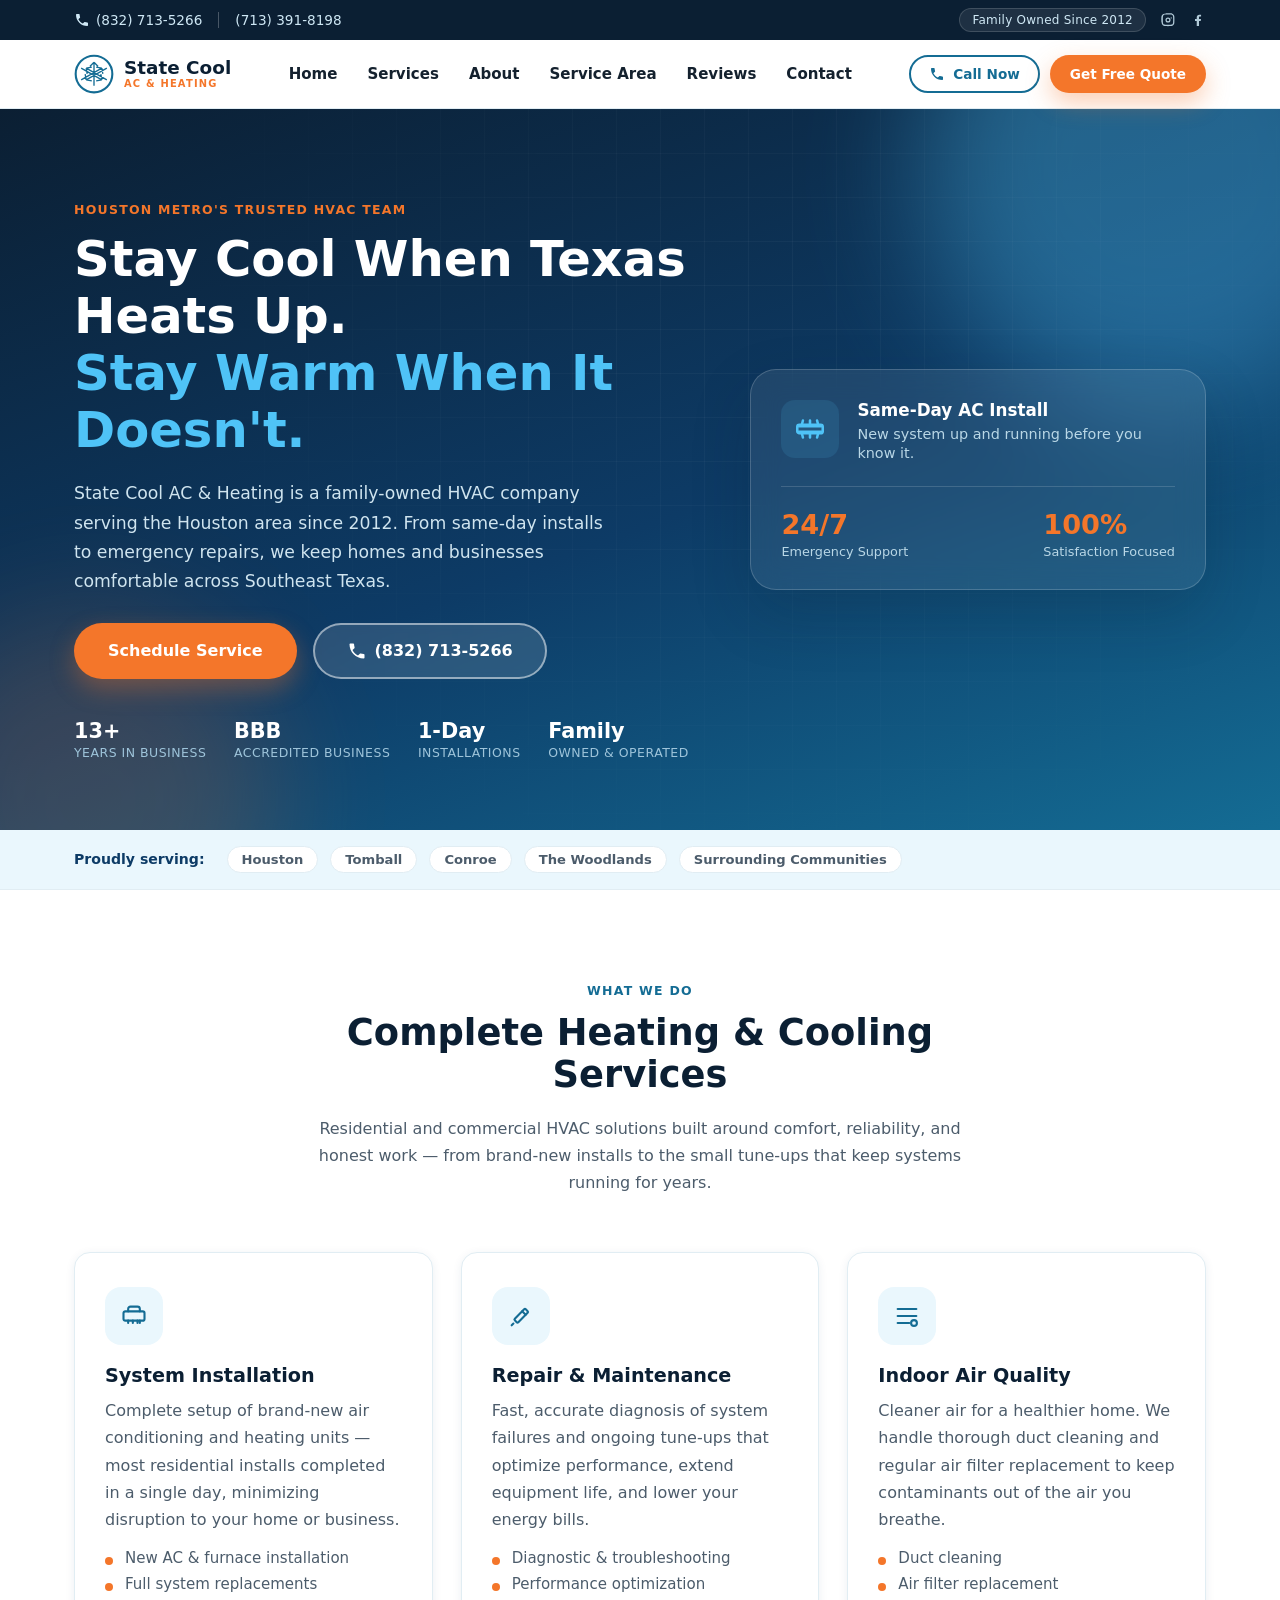
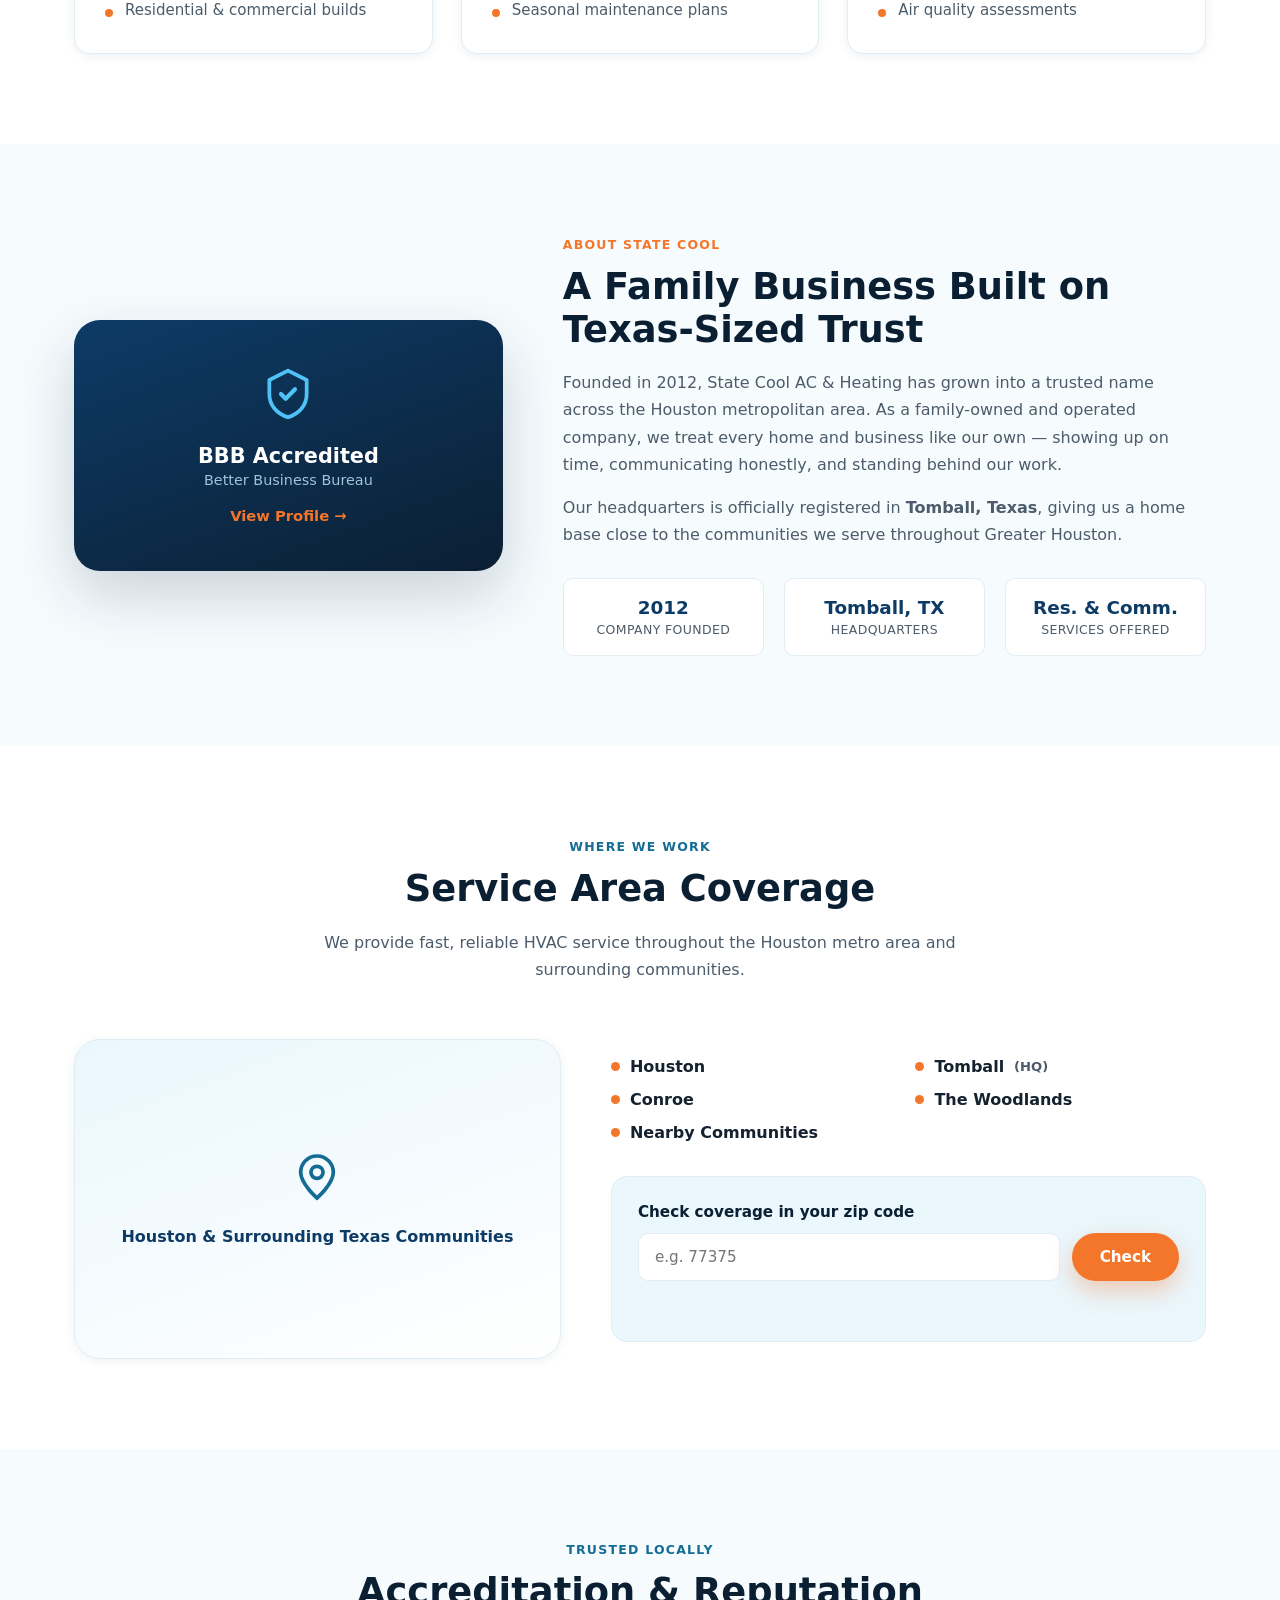
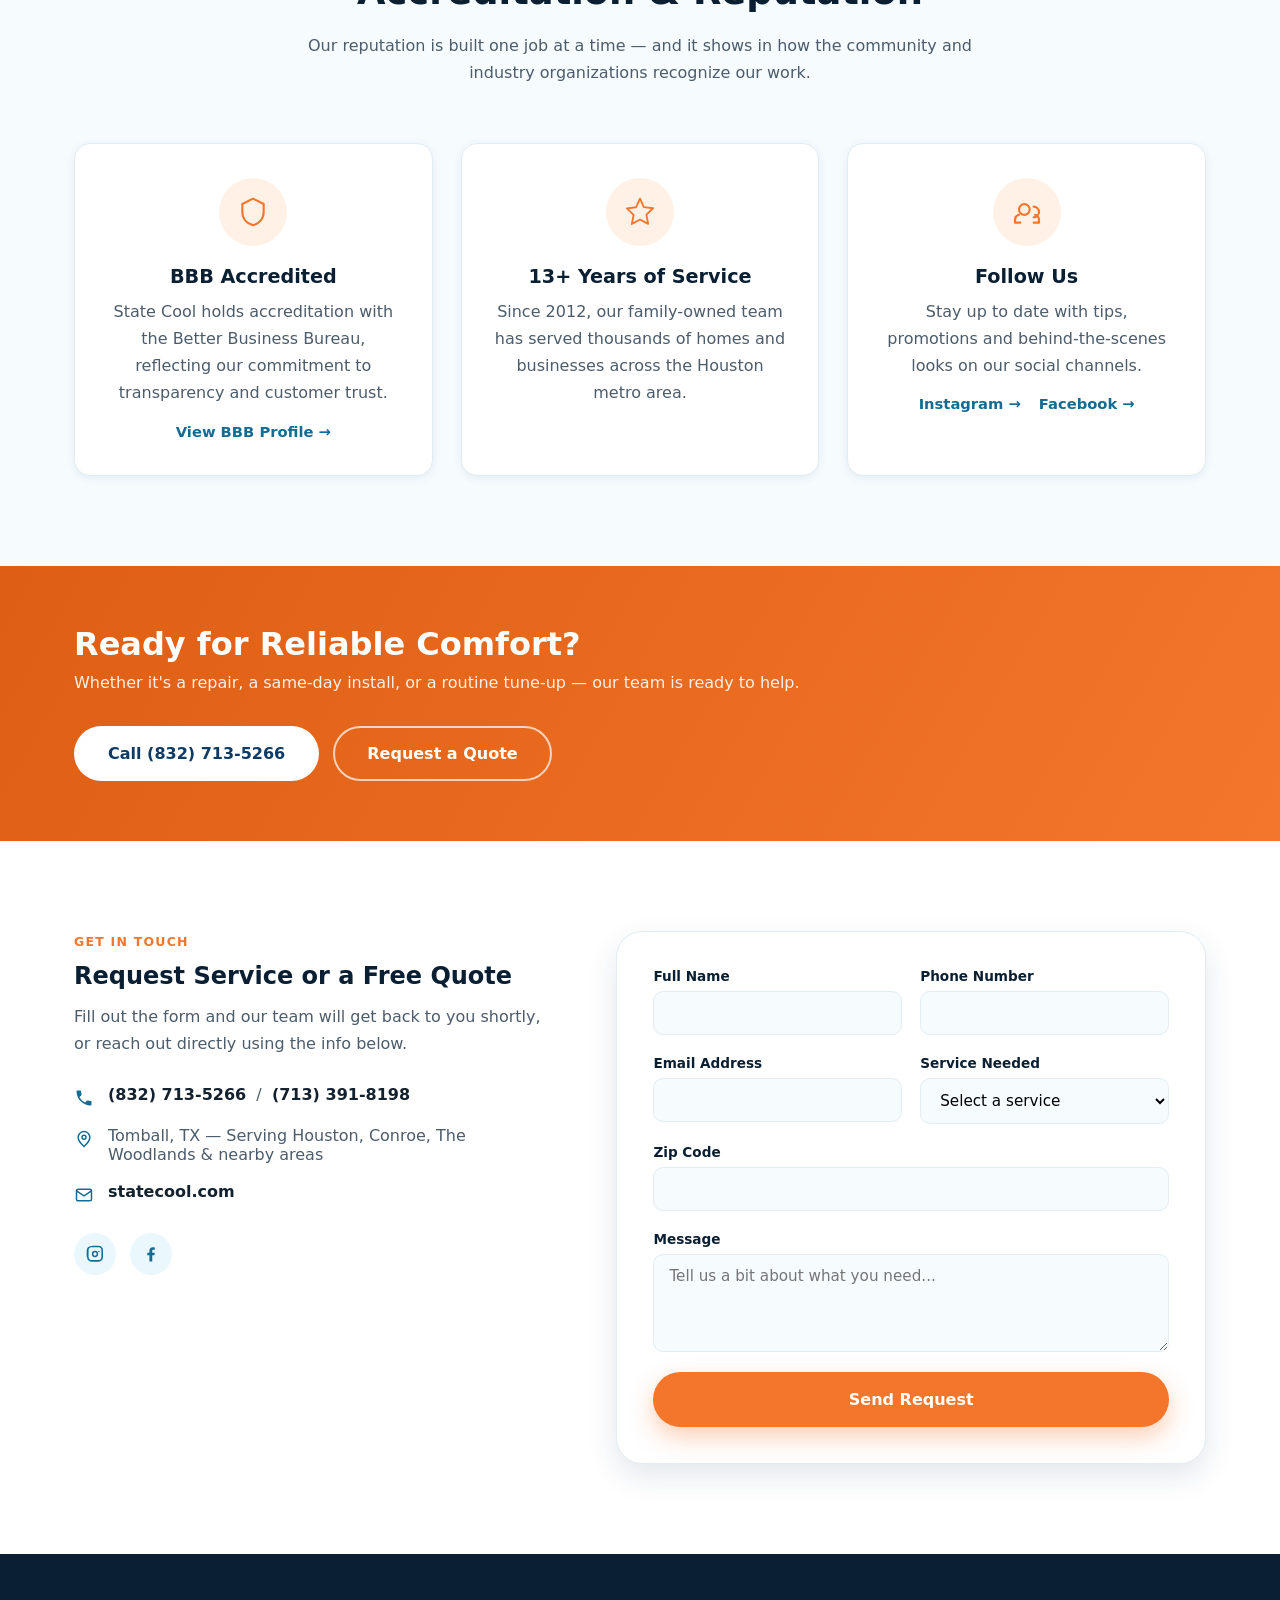
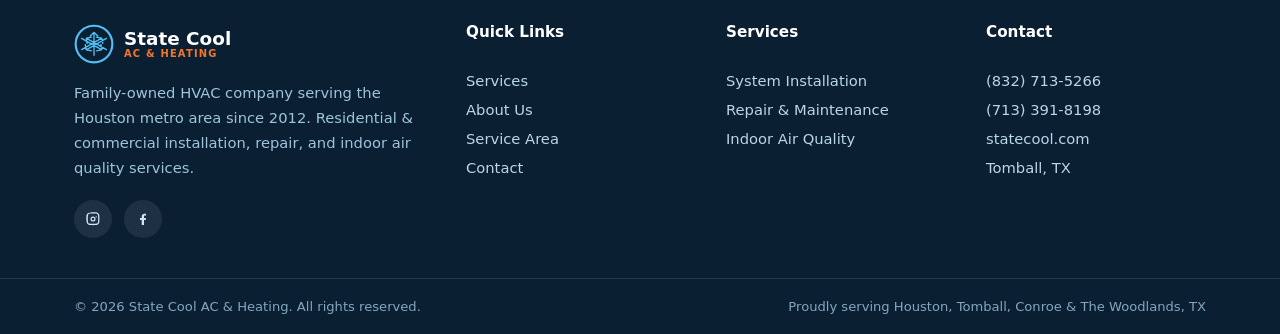
==== index.html @ 423ed04a "Wire contact form up to Netlify Forms Add data-netlify attributes, hidden form-name field, and a hon" ====
<!DOCTYPE html>
<html lang="en">
<head>
<meta charset="UTF-8">
<meta name="viewport" content="width=device-width, initial-scale=1.0">
<title>State Cool AC &amp; Heating | Houston, TX HVAC Experts</title>
<meta name="description" content="Family-owned HVAC company serving Houston, Tomball, Conroe, The Woodlands and surrounding Texas communities since 2012. Same-day AC &amp; heating installation, repair, maintenance, and indoor air quality services.">
<link rel="icon" href="assets/favicon.svg" type="image/svg+xml">
<link rel="preconnect" href="https://fonts.googleapis.com">
<link rel="stylesheet" href="css/styles.css">
</head>
<body>

<!-- Top utility bar -->
<div class="topbar">
  <div class="container topbar__inner">
    <div class="topbar__info">
      <a href="tel:8327135266" class="topbar__link">
        <svg viewBox="0 0 24 24" class="icon icon--sm"><path d="M6.6 10.8c1.4 2.9 3.7 5.2 6.6 6.6l2.2-2.2c.3-.3.7-.4 1-.2 1.1.4 2.3.6 3.6.6.6 0 1 .4 1 1V20c0 .6-.4 1-1 1C10.6 21 3 13.4 3 4c0-.6.4-1 1-1h3.5c.6 0 1 .4 1 1 0 1.2.2 2.4.6 3.6.1.4 0 .8-.2 1L6.6 10.8z"/></svg>
        (832) 713-5266
      </a>
      <a href="tel:7133918198" class="topbar__link topbar__link--divider">(713) 391-8198</a>
    </div>
    <div class="topbar__social">
      <span class="topbar__badge">Family Owned Since 2012</span>
      <a href="https://www.instagram.com/statecoolac/" target="_blank" rel="noopener" aria-label="Instagram">
        <svg viewBox="0 0 24 24" class="icon icon--sm"><path d="M12 2c2.7 0 3.1 0 4.1.06 1 .05 1.7.2 2.3.45.6.25 1.1.6 1.6 1.1.5.5.8 1 1.1 1.6.24.6.4 1.3.45 2.3.05 1 .06 1.4.06 4.1s0 3.1-.06 4.1c-.05 1-.2 1.7-.45 2.3-.25.6-.6 1.1-1.1 1.6-.5.5-1 .8-1.6 1.1-.6.24-1.3.4-2.3.45-1 .05-1.4.06-4.1.06s-3.1 0-4.1-.06c-1-.05-1.7-.2-2.3-.45-.6-.25-1.1-.6-1.6-1.1-.5-.5-.8-1-1.1-1.6-.24-.6-.4-1.3-.45-2.3C2 15.1 2 14.7 2 12s0-3.1.06-4.1c.05-1 .2-1.7.45-2.3.25-.6.6-1.1 1.1-1.6.5-.5 1-.8 1.6-1.1.6-.24 1.3-.4 2.3-.45C8.9 2 9.3 2 12 2zm0 1.8c-2.6 0-3 0-4 .06-.9.04-1.4.18-1.7.3-.4.16-.7.36-1 .66-.3.3-.5.6-.66 1-.12.3-.26.8-.3 1.7-.05 1-.06 1.4-.06 4s0 3 .06 4c.04.9.18 1.4.3 1.7.16.4.36.7.66 1 .3.3.6.5 1 .66.3.12.8.26 1.7.3 1 .05 1.3.06 4 .06s3 0 4-.06c.9-.04 1.4-.18 1.7-.3.4-.16.7-.36 1-.66.3-.3.5-.6.66-1 .12-.3.26-.8.3-1.7.05-1 .06-1.3.06-4s0-3-.06-4c-.04-.9-.18-1.4-.3-1.7-.16-.4-.36-.7-.66-1-.3-.3-.6-.5-1-.66-.3-.12-.8-.26-1.7-.3-1-.05-1.4-.06-4-.06zm0 4.4a3.8 3.8 0 110 7.6 3.8 3.8 0 010-7.6zm0 1.8a2 2 0 100 4 2 2 0 000-4zm4.8-2a.9.9 0 110 1.8.9.9 0 010-1.8z"/></svg>
      </a>
      <a href="https://www.facebook.com/StatecoolHouston/" target="_blank" rel="noopener" aria-label="Facebook">
        <svg viewBox="0 0 24 24" class="icon icon--sm"><path d="M13.5 21v-7.6h2.6l.4-3H13.5V8.4c0-.9.25-1.5 1.55-1.5H16.6V4.2C16.3 4.16 15.3 4 14.1 4c-2.4 0-4 1.5-4 4.2v2.2H7.5v3h2.6V21h3.4z"/></svg>
      </a>
    </div>
  </div>
</div>

<!-- Header / Nav -->
<header class="header" id="header">
  <div class="container header__inner">
    <a href="#home" class="logo">
      <svg viewBox="0 0 48 48" class="logo__icon">
        <circle cx="24" cy="24" r="22" fill="none" stroke="currentColor" stroke-width="2.5"/>
        <path d="M24 10v28M24 10l-5 5M24 10l5 5M14.6 17l24.8 14M14.6 17l1.2 6.8M14.6 17l6.8-1.2M33.4 31l-24.8-14M33.4 31l-1.2-6.8M33.4 31l-6.8 1.2M14.6 31l24.8-14M14.6 31l6.8 1.2M14.6 31l-1.2-6.8M33.4 17l-24.8 14M33.4 17l-6.8-1.2M33.4 17l1.2 6.8" stroke="currentColor" stroke-width="1.6" fill="none"/>
      </svg>
      <span class="logo__text">State Cool<em>AC &amp; Heating</em></span>
    </a>

    <nav class="nav" id="nav">
      <a href="#home">Home</a>
      <a href="#services">Services</a>
      <a href="#about">About</a>
      <a href="#area">Service Area</a>
      <a href="#reviews">Reviews</a>
      <a href="#contact">Contact</a>
    </nav>

    <div class="header__cta">
      <a href="tel:8327135266" class="btn btn--outline btn--sm">
        <svg viewBox="0 0 24 24" class="icon icon--sm"><path d="M6.6 10.8c1.4 2.9 3.7 5.2 6.6 6.6l2.2-2.2c.3-.3.7-.4 1-.2 1.1.4 2.3.6 3.6.6.6 0 1 .4 1 1V20c0 .6-.4 1-1 1C10.6 21 3 13.4 3 4c0-.6.4-1 1-1h3.5c.6 0 1 .4 1 1 0 1.2.2 2.4.6 3.6.1.4 0 .8-.2 1L6.6 10.8z"/></svg>
        Call Now
      </a>
      <a href="#contact" class="btn btn--primary btn--sm">Get Free Quote</a>
    </div>

    <button class="hamburger" id="hamburger" aria-label="Toggle menu" aria-expanded="false">
      <span></span><span></span><span></span>
    </button>
  </div>
</header>

<!-- Mobile nav -->
<div class="mobile-nav" id="mobileNav">
  <a href="#home">Home</a>
  <a href="#services">Services</a>
  <a href="#about">About</a>
  <a href="#area">Service Area</a>
  <a href="#reviews">Reviews</a>
  <a href="#contact">Contact</a>
  <a href="tel:8327135266" class="btn btn--primary">Call (832) 713-5266</a>
</div>

<main>
  <!-- Hero -->
  <section class="hero" id="home">
    <div class="hero__bg" aria-hidden="true">
      <div class="hero__blob hero__blob--1"></div>
      <div class="hero__blob hero__blob--2"></div>
      <div class="hero__grid"></div>
    </div>
    <div class="container hero__inner">
      <div class="hero__content reveal">
        <span class="eyebrow">Houston Metro's Trusted HVAC Team</span>
        <h1>Stay Cool When Texas Heats Up.<span> Stay Warm When It Doesn't.</span></h1>
        <p class="hero__lead">State Cool AC &amp; Heating is a family-owned HVAC company serving the Houston area since 2012. From same-day installs to emergency repairs, we keep homes and businesses comfortable across Southeast Texas.</p>

        <div class="hero__actions">
          <a href="#contact" class="btn btn--primary btn--lg">Schedule Service</a>
          <a href="tel:8327135266" class="btn btn--ghost btn--lg">
            <svg viewBox="0 0 24 24" class="icon"><path d="M6.6 10.8c1.4 2.9 3.7 5.2 6.6 6.6l2.2-2.2c.3-.3.7-.4 1-.2 1.1.4 2.3.6 3.6.6.6 0 1 .4 1 1V20c0 .6-.4 1-1 1C10.6 21 3 13.4 3 4c0-.6.4-1 1-1h3.5c.6 0 1 .4 1 1 0 1.2.2 2.4.6 3.6.1.4 0 .8-.2 1L6.6 10.8z"/></svg>
            (832) 713-5266
          </a>
        </div>

        <div class="hero__trust">
          <div class="trust-item">
            <strong>13+</strong><span>Years in Business</span>
          </div>
          <div class="trust-item">
            <strong>BBB</strong><span>Accredited Business</span>
          </div>
          <div class="trust-item">
            <strong>1-Day</strong><span>Installations</span>
          </div>
          <div class="trust-item">
            <strong>Family</strong><span>Owned &amp; Operated</span>
          </div>
        </div>
      </div>

      <div class="hero__visual reveal">
        <div class="hero__card">
          <div class="hero__card-top">
            <svg viewBox="0 0 24 24" class="icon icon--lg"><path d="M4 10h16M4 14h16M7 6l-1 4M17 6l1 4M7 18l-1-4M17 18l1-4M12 6v4M12 14v4" stroke="currentColor" stroke-width="1.8" fill="none" stroke-linecap="round"/><rect x="3" y="9" width="18" height="6" rx="1.5" stroke="currentColor" stroke-width="1.8" fill="none"/></svg>
            <div>
              <strong>Same-Day AC Install</strong>
              <span>New system up and running before you know it.</span>
            </div>
          </div>
          <div class="hero__card-stat">
            <div>
              <span class="stat-num">24/7</span>
              <span class="stat-label">Emergency Support</span>
            </div>
            <div>
              <span class="stat-num">100%</span>
              <span class="stat-label">Satisfaction Focused</span>
            </div>
          </div>
        </div>
      </div>
    </div>
  </section>

  <!-- Logos / quick strip -->
  <section class="strip">
    <div class="container strip__inner">
      <span>Proudly serving:</span>
      <div class="strip__cities">
        <span>Houston</span><span>Tomball</span><span>Conroe</span><span>The Woodlands</span><span>Surrounding Communities</span>
      </div>
    </div>
  </section>

  <!-- Services -->
  <section class="section" id="services">
    <div class="container">
      <div class="section__head reveal">
        <span class="eyebrow">What We Do</span>
        <h2>Complete Heating &amp; Cooling Services</h2>
        <p>Residential and commercial HVAC solutions built around comfort, reliability, and honest work — from brand-new installs to the small tune-ups that keep systems running for years.</p>
      </div>

      <div class="cards cards--3">
        <div class="card reveal">
          <div class="card__icon">
            <svg viewBox="0 0 24 24"><rect x="3" y="8" width="18" height="8" rx="1.5" stroke="currentColor" stroke-width="1.8" fill="none"/><path d="M7 8V6a2 2 0 012-2h6a2 2 0 012 2v2M7 16v2M11 16v2M15 16v2M17 16v2" stroke="currentColor" stroke-width="1.8" fill="none" stroke-linecap="round"/></svg>
          </div>
          <h3>System Installation</h3>
          <p>Complete setup of brand-new air conditioning and heating units — most residential installs completed in a single day, minimizing disruption to your home or business.</p>
          <ul class="card__list">
            <li>New AC &amp; furnace installation</li>
            <li>Full system replacements</li>
            <li>Residential &amp; commercial builds</li>
          </ul>
        </div>

        <div class="card reveal">
          <div class="card__icon">
            <svg viewBox="0 0 24 24"><path d="M14.7 6.3a1 1 0 011.4 0l1.6 1.6a1 1 0 010 1.4l-8 8a1 1 0 01-1.4 0l-1.6-1.6a1 1 0 010-1.4l8-8z" stroke="currentColor" stroke-width="1.8" fill="none" stroke-linejoin="round"/><path d="M13 8l3 3M5.5 18.5L4 20" stroke="currentColor" stroke-width="1.8" fill="none" stroke-linecap="round"/></svg>
          </div>
          <h3>Repair &amp; Maintenance</h3>
          <p>Fast, accurate diagnosis of system failures and ongoing tune-ups that optimize performance, extend equipment life, and lower your energy bills.</p>
          <ul class="card__list">
            <li>Diagnostic &amp; troubleshooting</li>
            <li>Performance optimization</li>
            <li>Seasonal maintenance plans</li>
          </ul>
        </div>

        <div class="card reveal">
          <div class="card__icon">
            <svg viewBox="0 0 24 24"><path d="M4 6h16M4 12h16M4 18h10" stroke="currentColor" stroke-width="1.8" fill="none" stroke-linecap="round"/><circle cx="18" cy="18" r="2.5" stroke="currentColor" stroke-width="1.8" fill="none"/></svg>
          </div>
          <h3>Indoor Air Quality</h3>
          <p>Cleaner air for a healthier home. We handle thorough duct cleaning and regular air filter replacement to keep contaminants out of the air you breathe.</p>
          <ul class="card__list">
            <li>Duct cleaning</li>
            <li>Air filter replacement</li>
            <li>Air quality assessments</li>
          </ul>
        </div>
      </div>
    </div>
  </section>

  <!-- About -->
  <section class="section section--alt" id="about">
    <div class="container about">
      <div class="about__visual reveal">
        <div class="about__badge-card">
          <svg viewBox="0 0 24 24" class="icon icon--xl"><path d="M12 2l8 4v6c0 5-3.4 8.6-8 10-4.6-1.4-8-5-8-10V6l8-4z" stroke="currentColor" stroke-width="1.6" fill="none" stroke-linejoin="round"/><path d="M9 12l2 2 4-4" stroke="currentColor" stroke-width="1.8" fill="none" stroke-linecap="round" stroke-linejoin="round"/></svg>
          <strong>BBB Accredited</strong>
          <span>Better Business Bureau</span>
          <a href="https://www.bbb.org/us/tx/tomball/profile/heating-and-air-conditioning/state-cool-0915-90069033" target="_blank" rel="noopener">View Profile →</a>
        </div>
      </div>

      <div class="about__content reveal">
        <span class="eyebrow">About State Cool</span>
        <h2>A Family Business Built on Texas-Sized Trust</h2>
        <p>Founded in 2012, State Cool AC &amp; Heating has grown into a trusted name across the Houston metropolitan area. As a family-owned and operated company, we treat every home and business like our own — showing up on time, communicating honestly, and standing behind our work.</p>
        <p>Our headquarters is officially registered in <strong>Tomball, Texas</strong>, giving us a home base close to the communities we serve throughout Greater Houston.</p>

        <div class="about__stats">
          <div>
            <strong>2012</strong>
            <span>Company Founded</span>
          </div>
          <div>
            <strong>Tomball, TX</strong>
            <span>Headquarters</span>
          </div>
          <div>
            <strong>Res. &amp; Comm.</strong>
            <span>Services Offered</span>
          </div>
        </div>
      </div>
    </div>
  </section>

  <!-- Service Area -->
  <section class="section" id="area">
    <div class="container">
      <div class="section__head reveal">
        <span class="eyebrow">Where We Work</span>
        <h2>Service Area Coverage</h2>
        <p>We provide fast, reliable HVAC service throughout the Houston metro area and surrounding communities.</p>
      </div>

      <div class="area">
        <div class="area__map reveal">
          <div class="area__map-inner">
            <svg viewBox="0 0 24 24" class="icon icon--xl"><path d="M12 21s-7-6.1-7-11a7 7 0 1114 0c0 4.9-7 11-7 11z" stroke="currentColor" stroke-width="1.6" fill="none"/><circle cx="12" cy="10" r="2.6" stroke="currentColor" stroke-width="1.6" fill="none"/></svg>
            <p>Houston &amp; Surrounding Texas Communities</p>
          </div>
        </div>

        <div class="area__content reveal">
          <div class="area__cities">
            <div class="area__city"><span class="dot"></span>Houston</div>
            <div class="area__city"><span class="dot"></span>Tomball <em>(HQ)</em></div>
            <div class="area__city"><span class="dot"></span>Conroe</div>
            <div class="area__city"><span class="dot"></span>The Woodlands</div>
            <div class="area__city"><span class="dot"></span>Nearby Communities</div>
          </div>

          <div class="zip-check">
            <label for="zipInput">Check coverage in your zip code</label>
            <div class="zip-check__row">
              <input type="text" id="zipInput" inputmode="numeric" maxlength="5" placeholder="e.g. 77375">
              <button type="button" id="zipBtn" class="btn btn--primary">Check</button>
            </div>
            <p class="zip-check__result" id="zipResult"></p>
          </div>
        </div>
      </div>
    </div>
  </section>

  <!-- Reviews / Trust -->
  <section class="section section--alt" id="reviews">
    <div class="container">
      <div class="section__head reveal">
        <span class="eyebrow">Trusted Locally</span>
        <h2>Accreditation &amp; Reputation</h2>
        <p>Our reputation is built one job at a time — and it shows in how the community and industry organizations recognize our work.</p>
      </div>

      <div class="cards cards--3">
        <div class="card card--center reveal">
          <div class="card__icon card__icon--lg">
            <svg viewBox="0 0 24 24"><path d="M12 2l8 4v6c0 5-3.4 8.6-8 10-4.6-1.4-8-5-8-10V6l8-4z" stroke="currentColor" stroke-width="1.6" fill="none" stroke-linejoin="round"/></svg>
          </div>
          <h3>BBB Accredited</h3>
          <p>State Cool holds accreditation with the Better Business Bureau, reflecting our commitment to transparency and customer trust.</p>
          <a href="https://www.bbb.org/us/tx/tomball/profile/heating-and-air-conditioning/state-cool-0915-90069033" target="_blank" rel="noopener" class="card__link">View BBB Profile →</a>
        </div>

        <div class="card card--center reveal">
          <div class="card__icon card__icon--lg">
            <svg viewBox="0 0 24 24"><path d="M12 2l2.9 6.3 6.9.9-5 4.8 1.3 6.9L12 17.6 5.9 21l1.3-6.9-5-4.8 6.9-.9L12 2z" stroke="currentColor" stroke-width="1.4" fill="none" stroke-linejoin="round"/></svg>
          </div>
          <h3>13+ Years of Service</h3>
          <p>Since 2012, our family-owned team has served thousands of homes and businesses across the Houston metro area.</p>
        </div>

        <div class="card card--center reveal">
          <div class="card__icon card__icon--lg">
            <svg viewBox="0 0 24 24"><path d="M17 20h4v-2a4 4 0 00-3-3.87M7 20H3v-2a4 4 0 013-3.87m8-4a4 4 0 11-8 0 4 4 0 018 0zM17 8a4 4 0 110 8" stroke="currentColor" stroke-width="1.6" fill="none" stroke-linecap="round" stroke-linejoin="round"/></svg>
          </div>
          <h3>Follow Us</h3>
          <p>Stay up to date with tips, promotions and behind-the-scenes looks on our social channels.</p>
          <div class="card__social">
            <a href="https://www.instagram.com/statecoolac/" target="_blank" rel="noopener">Instagram →</a>
            <a href="https://www.facebook.com/StatecoolHouston/" target="_blank" rel="noopener">Facebook →</a>
          </div>
        </div>
      </div>
    </div>
  </section>

  <!-- CTA Banner -->
  <section class="cta-banner reveal">
    <div class="container cta-banner__inner">
      <div>
        <h2>Ready for Reliable Comfort?</h2>
        <p>Whether it's a repair, a same-day install, or a routine tune-up — our team is ready to help.</p>
      </div>
      <div class="cta-banner__actions">
        <a href="tel:8327135266" class="btn btn--light btn--lg">Call (832) 713-5266</a>
        <a href="#contact" class="btn btn--outline-light btn--lg">Request a Quote</a>
      </div>
    </div>
  </section>

  <!-- Contact -->
  <section class="section" id="contact">
    <div class="container contact">
      <div class="contact__info reveal">
        <span class="eyebrow">Get In Touch</span>
        <h2>Request Service or a Free Quote</h2>
        <p>Fill out the form and our team will get back to you shortly, or reach out directly using the info below.</p>

        <ul class="contact__list">
          <li>
            <svg viewBox="0 0 24 24" class="icon"><path d="M6.6 10.8c1.4 2.9 3.7 5.2 6.6 6.6l2.2-2.2c.3-.3.7-.4 1-.2 1.1.4 2.3.6 3.6.6.6 0 1 .4 1 1V20c0 .6-.4 1-1 1C10.6 21 3 13.4 3 4c0-.6.4-1 1-1h3.5c.6 0 1 .4 1 1 0 1.2.2 2.4.6 3.6.1.4 0 .8-.2 1L6.6 10.8z"/></svg>
            <div><a href="tel:8327135266">(832) 713-5266</a> &nbsp;/&nbsp; <a href="tel:7133918198">(713) 391-8198</a></div>
          </li>
          <li>
            <svg viewBox="0 0 24 24" class="icon"><path d="M12 21s-7-6.1-7-11a7 7 0 1114 0c0 4.9-7 11-7 11z" stroke="currentColor" stroke-width="1.8" fill="none"/><circle cx="12" cy="10" r="2.4" stroke="currentColor" stroke-width="1.8" fill="none"/></svg>
            <div>Tomball, TX &mdash; Serving Houston, Conroe, The Woodlands &amp; nearby areas</div>
          </li>
          <li>
            <svg viewBox="0 0 24 24" class="icon"><rect x="3" y="5" width="18" height="14" rx="2" stroke="currentColor" stroke-width="1.8" fill="none"/><path d="M3 7l9 6 9-6" stroke="currentColor" stroke-width="1.8" fill="none"/></svg>
            <div><a href="https://statecool.com" target="_blank" rel="noopener">statecool.com</a></div>
          </li>
        </ul>

        <div class="contact__social">
          <a href="https://www.instagram.com/statecoolac/" target="_blank" rel="noopener" aria-label="Instagram">
            <svg viewBox="0 0 24 24" class="icon"><path d="M12 2c2.7 0 3.1 0 4.1.06 1 .05 1.7.2 2.3.45.6.25 1.1.6 1.6 1.1.5.5.8 1 1.1 1.6.24.6.4 1.3.45 2.3.05 1 .06 1.4.06 4.1s0 3.1-.06 4.1c-.05 1-.2 1.7-.45 2.3-.25.6-.6 1.1-1.1 1.6-.5.5-1 .8-1.6 1.1-.6.24-1.3.4-2.3.45-1 .05-1.4.06-4.1.06s-3.1 0-4.1-.06c-1-.05-1.7-.2-2.3-.45-.6-.25-1.1-.6-1.6-1.1-.5-.5-.8-1-1.1-1.6-.24-.6-.4-1.3-.45-2.3C2 15.1 2 14.7 2 12s0-3.1.06-4.1c.05-1 .2-1.7.45-2.3.25-.6.6-1.1 1.1-1.6.5-.5 1-.8 1.6-1.1.6-.24 1.3-.4 2.3-.45C8.9 2 9.3 2 12 2zm0 1.8c-2.6 0-3 0-4 .06-.9.04-1.4.18-1.7.3-.4.16-.7.36-1 .66-.3.3-.5.6-.66 1-.12.3-.26.8-.3 1.7-.05 1-.06 1.4-.06 4s0 3 .06 4c.04.9.18 1.4.3 1.7.16.4.36.7.66 1 .3.3.6.5 1 .66.3.12.8.26 1.7.3 1 .05 1.3.06 4 .06s3 0 4-.06c.9-.04 1.4-.18 1.7-.3.4-.16.7-.36 1-.66.3-.3.5-.6.66-1 .12-.3.26-.8.3-1.7.05-1 .06-1.3.06-4s0-3-.06-4c-.04-.9-.18-1.4-.3-1.7-.16-.4-.36-.7-.66-1-.3-.3-.6-.5-1-.66-.3-.12-.8-.26-1.7-.3-1-.05-1.4-.06-4-.06zm0 4.4a3.8 3.8 0 110 7.6 3.8 3.8 0 010-7.6zm0 1.8a2 2 0 100 4 2 2 0 000-4zm4.8-2a.9.9 0 110 1.8.9.9 0 010-1.8z"/></svg>
          </a>
          <a href="https://www.facebook.com/StatecoolHouston/" target="_blank" rel="noopener" aria-label="Facebook">
            <svg viewBox="0 0 24 24" class="icon"><path d="M13.5 21v-7.6h2.6l.4-3H13.5V8.4c0-.9.25-1.5 1.55-1.5H16.6V4.2C16.3 4.16 15.3 4 14.1 4c-2.4 0-4 1.5-4 4.2v2.2H7.5v3h2.6V21h3.4z"/></svg>
          </a>
        </div>
      </div>

      <form class="contact__form reveal" id="contactForm" name="contact" method="POST" data-netlify="true" netlify-honeypot="bot-field" novalidate>
        <input type="hidden" name="form-name" value="contact">
        <p class="hp-field">
          <label>Leave this field blank: <input name="bot-field"></label>
        </p>
        <div class="form-row">
          <div class="form-group">
            <label for="name">Full Name</label>
            <input type="text" id="name" name="name" required>
            <span class="form-error">Please enter your name.</span>
          </div>
          <div class="form-group">
            <label for="phone">Phone Number</label>
            <input type="tel" id="phone" name="phone" required>
            <span class="form-error">Please enter a valid phone number.</span>
          </div>
        </div>

        <div class="form-row">
          <div class="form-group">
            <label for="email">Email Address</label>
            <input type="email" id="email" name="email" required>
            <span class="form-error">Please enter a valid email.</span>
          </div>
          <div class="form-group">
            <label for="service">Service Needed</label>
            <select id="service" name="service" required>
              <option value="">Select a service</option>
              <option value="installation">New System Installation</option>
              <option value="repair">Repair &amp; Maintenance</option>
              <option value="air-quality">Indoor Air Quality</option>
              <option value="other">Other</option>
            </select>
            <span class="form-error">Please select a service.</span>
          </div>
        </div>

        <div class="form-group">
          <label for="zip">Zip Code</label>
          <input type="text" id="zip" name="zip" inputmode="numeric" maxlength="5">
        </div>

        <div class="form-group">
          <label for="message">Message</label>
          <textarea id="message" name="message" rows="4" placeholder="Tell us a bit about what you need..."></textarea>
        </div>

        <button type="submit" class="btn btn--primary btn--lg btn--block">Send Request</button>
        <p class="form-success" id="formSuccess" role="status"></p>
      </form>
    </div>
  </section>
</main>

<footer class="footer">
  <div class="container footer__inner">
    <div class="footer__brand">
      <a href="#home" class="logo logo--footer">
        <svg viewBox="0 0 48 48" class="logo__icon">
          <circle cx="24" cy="24" r="22" fill="none" stroke="currentColor" stroke-width="2.5"/>
          <path d="M24 10v28M24 10l-5 5M24 10l5 5M14.6 17l24.8 14M14.6 17l1.2 6.8M14.6 17l6.8-1.2M33.4 31l-24.8-14M33.4 31l-1.2-6.8M33.4 31l-6.8 1.2M14.6 31l24.8-14M14.6 31l6.8 1.2M14.6 31l-1.2-6.8M33.4 17l-24.8 14M33.4 17l-6.8-1.2M33.4 17l1.2 6.8" stroke="currentColor" stroke-width="1.6" fill="none"/>
        </svg>
        <span class="logo__text">State Cool<em>AC &amp; Heating</em></span>
      </a>
      <p>Family-owned HVAC company serving the Houston metro area since 2012. Residential &amp; commercial installation, repair, and indoor air quality services.</p>
      <div class="footer__social">
        <a href="https://www.instagram.com/statecoolac/" target="_blank" rel="noopener" aria-label="Instagram">
          <svg viewBox="0 0 24 24" class="icon icon--sm"><path d="M12 2c2.7 0 3.1 0 4.1.06 1 .05 1.7.2 2.3.45.6.25 1.1.6 1.6 1.1.5.5.8 1 1.1 1.6.24.6.4 1.3.45 2.3.05 1 .06 1.4.06 4.1s0 3.1-.06 4.1c-.05 1-.2 1.7-.45 2.3-.25.6-.6 1.1-1.1 1.6-.5.5-1 .8-1.6 1.1-.6.24-1.3.4-2.3.45-1 .05-1.4.06-4.1.06s-3.1 0-4.1-.06c-1-.05-1.7-.2-2.3-.45-.6-.25-1.1-.6-1.6-1.1-.5-.5-.8-1-1.1-1.6-.24-.6-.4-1.3-.45-2.3C2 15.1 2 14.7 2 12s0-3.1.06-4.1c.05-1 .2-1.7.45-2.3.25-.6.6-1.1 1.1-1.6.5-.5 1-.8 1.6-1.1.6-.24 1.3-.4 2.3-.45C8.9 2 9.3 2 12 2zm0 1.8c-2.6 0-3 0-4 .06-.9.04-1.4.18-1.7.3-.4.16-.7.36-1 .66-.3.3-.5.6-.66 1-.12.3-.26.8-.3 1.7-.05 1-.06 1.4-.06 4s0 3 .06 4c.04.9.18 1.4.3 1.7.16.4.36.7.66 1 .3.3.6.5 1 .66.3.12.8.26 1.7.3 1 .05 1.3.06 4 .06s3 0 4-.06c.9-.04 1.4-.18 1.7-.3.4-.16.7-.36 1-.66.3-.3.5-.6.66-1 .12-.3.26-.8.3-1.7.05-1 .06-1.3.06-4s0-3-.06-4c-.04-.9-.18-1.4-.3-1.7-.16-.4-.36-.7-.66-1-.3-.3-.6-.5-1-.66-.3-.12-.8-.26-1.7-.3-1-.05-1.4-.06-4-.06zm0 4.4a3.8 3.8 0 110 7.6 3.8 3.8 0 010-7.6zm0 1.8a2 2 0 100 4 2 2 0 000-4zm4.8-2a.9.9 0 110 1.8.9.9 0 010-1.8z"/></svg>
        </a>
        <a href="https://www.facebook.com/StatecoolHouston/" target="_blank" rel="noopener" aria-label="Facebook">
          <svg viewBox="0 0 24 24" class="icon icon--sm"><path d="M13.5 21v-7.6h2.6l.4-3H13.5V8.4c0-.9.25-1.5 1.55-1.5H16.6V4.2C16.3 4.16 15.3 4 14.1 4c-2.4 0-4 1.5-4 4.2v2.2H7.5v3h2.6V21h3.4z"/></svg>
        </a>
      </div>
    </div>

    <div class="footer__col">
      <h4>Quick Links</h4>
      <a href="#services">Services</a>
      <a href="#about">About Us</a>
      <a href="#area">Service Area</a>
      <a href="#contact">Contact</a>
    </div>

    <div class="footer__col">
      <h4>Services</h4>
      <a href="#services">System Installation</a>
      <a href="#services">Repair &amp; Maintenance</a>
      <a href="#services">Indoor Air Quality</a>
    </div>

    <div class="footer__col">
      <h4>Contact</h4>
      <a href="tel:8327135266">(832) 713-5266</a>
      <a href="tel:7133918198">(713) 391-8198</a>
      <a href="https://statecool.com" target="_blank" rel="noopener">statecool.com</a>
      <span>Tomball, TX</span>
    </div>
  </div>

  <div class="footer__bottom">
    <div class="container footer__bottom-inner">
      <span>&copy; <span id="year"></span> State Cool AC &amp; Heating. All rights reserved.</span>
      <span>Proudly serving Houston, Tomball, Conroe &amp; The Woodlands, TX</span>
    </div>
  </div>
</footer>

<a href="tel:8327135266" class="fab" aria-label="Call State Cool AC & Heating">
  <svg viewBox="0 0 24 24" class="icon"><path d="M6.6 10.8c1.4 2.9 3.7 5.2 6.6 6.6l2.2-2.2c.3-.3.7-.4 1-.2 1.1.4 2.3.6 3.6.6.6 0 1 .4 1 1V20c0 .6-.4 1-1 1C10.6 21 3 13.4 3 4c0-.6.4-1 1-1h3.5c.6 0 1 .4 1 1 0 1.2.2 2.4.6 3.6.1.4 0 .8-.2 1L6.6 10.8z"/></svg>
</a>

<script src="js/main.js"></script>
</body>
</html>
---- css/styles.css ----
/* ============ Tokens ============ */
:root{
  --navy: #0b1f33;
  --navy-soft: #12304d;
  --blue-900: #0d3b66;
  --blue-700: #146c94;
  --blue-500: #1e9bd7;
  --sky-400: #4fc3f7;
  --ice-100: #eaf7fd;
  --ice-50: #f6fbfe;
  --white: #ffffff;
  --ink: #14212e;
  --ink-soft: #4c5c6b;
  --line: #e1edf3;
  --orange-500: #f4762a;
  --orange-600: #de5f14;
  --amber-100: #fff1e6;

  --radius-sm: 10px;
  --radius-md: 16px;
  --radius-lg: 26px;
  --shadow-sm: 0 2px 10px rgba(13, 59, 102, 0.08);
  --shadow-md: 0 12px 30px rgba(13, 59, 102, 0.12);
  --shadow-lg: 0 24px 60px rgba(11, 31, 51, 0.18);
  --container: 1180px;
  --transition: 0.25s ease;
}

*, *::before, *::after{ box-sizing: border-box; }
html{ scroll-behavior: smooth; }
body{
  margin:0;
  font-family: 'Segoe UI', system-ui, -apple-system, 'Helvetica Neue', Arial, sans-serif;
  color: var(--ink);
  background: var(--white);
  -webkit-font-smoothing: antialiased;
  overflow-x: hidden;
}
h1,h2,h3,h4{ font-family: inherit; margin: 0 0 .5em; line-height: 1.15; color: var(--navy); font-weight: 800; }
p{ margin: 0 0 1em; color: var(--ink-soft); line-height: 1.7; }
a{ color: inherit; text-decoration: none; }
ul{ margin:0; padding:0; list-style:none; }
img{ max-width:100%; display:block; }
button{ font: inherit; cursor: pointer; }
input, select, textarea{ font: inherit; }

.container{ max-width: var(--container); margin: 0 auto; padding: 0 24px; }

.icon{ width: 20px; height: 20px; fill: currentColor; flex-shrink: 0; }
.icon--sm{ width: 16px; height: 16px; }
.icon--lg{ width: 34px; height: 34px; }
.icon--xl{ width: 56px; height: 56px; }

/* ============ Buttons ============ */
.btn{
  display: inline-flex; align-items: center; justify-content: center; gap: 8px;
  padding: 13px 26px; border-radius: 999px; font-weight: 700; font-size: 0.95rem;
  border: 2px solid transparent; transition: transform var(--transition), box-shadow var(--transition), background var(--transition), color var(--transition);
  white-space: nowrap;
}
.btn:hover{ transform: translateY(-2px); }
.btn--primary{ background: var(--orange-500); color: #fff; box-shadow: 0 10px 24px rgba(244, 118, 42, .35); }
.btn--primary:hover{ background: var(--orange-600); }
.btn--outline{ border-color: var(--blue-700); color: var(--blue-700); background: transparent; }
.btn--outline:hover{ background: var(--blue-700); color: #fff; }
.btn--ghost{ background: rgba(255,255,255,.12); color: #fff; border-color: rgba(255,255,255,.5); backdrop-filter: blur(4px); }
.btn--ghost:hover{ background: #fff; color: var(--blue-900); border-color:#fff; }
.btn--light{ background: #fff; color: var(--blue-900); }
.btn--light:hover{ background: var(--ice-100); }
.btn--outline-light{ border-color: rgba(255,255,255,.7); color: #fff; }
.btn--outline-light:hover{ background: #fff; color: var(--blue-900); }
.btn--sm{ padding: 9px 18px; font-size: 0.85rem; }
.btn--lg{ padding: 16px 32px; font-size: 1rem; }
.btn--block{ width: 100%; }

/* ============ Topbar ============ */
.topbar{ background: var(--navy); color: #cfe8f5; font-size: 0.85rem; }
.topbar__inner{ display: flex; align-items: center; justify-content: space-between; padding: 8px 24px; gap: 16px; flex-wrap: wrap; }
.topbar__info{ display: flex; align-items: center; gap: 16px; }
.topbar__link{ display: inline-flex; align-items: center; gap: 6px; transition: color var(--transition); }
.topbar__link:hover{ color: var(--sky-400); }
.topbar__link--divider{ padding-left: 16px; border-left: 1px solid rgba(255,255,255,.25); }
.topbar__social{ display: flex; align-items: center; gap: 14px; }
.topbar__badge{ background: rgba(255,255,255,.08); border: 1px solid rgba(255,255,255,.15); padding: 4px 12px; border-radius: 999px; font-size: 0.75rem; letter-spacing: .02em; }
.topbar__social a{ display:flex; opacity: .85; transition: opacity var(--transition); }
.topbar__social a:hover{ opacity: 1; }

/* ============ Header ============ */
.header{
  position: sticky; top: 0; z-index: 100;
  background: rgba(255,255,255,.92); backdrop-filter: blur(10px);
  border-bottom: 1px solid var(--line);
}
.header__inner{ display: flex; align-items: center; justify-content: space-between; padding: 14px 24px; gap: 24px; }
.logo{ display: flex; align-items: center; gap: 10px; color: var(--navy); }
.logo__icon{ width: 40px; height: 40px; color: var(--blue-700); }
.logo__text{ font-weight: 800; font-size: 1.15rem; line-height: 1.1; display: flex; flex-direction: column; }
.logo__text em{ font-style: normal; font-weight: 600; font-size: 0.62rem; letter-spacing: .12em; text-transform: uppercase; color: var(--orange-500); }

.nav{ display: flex; align-items: center; gap: 30px; }
.nav a{ font-weight: 600; font-size: 0.94rem; color: var(--ink); position: relative; padding: 6px 0; transition: color var(--transition); }
.nav a::after{ content:''; position:absolute; left:0; bottom:0; height:2px; width:0; background: var(--orange-500); transition: width var(--transition); }
.nav a:hover{ color: var(--blue-700); }
.nav a:hover::after{ width: 100%; }

.header__cta{ display: flex; align-items: center; gap: 10px; }

.hamburger{ display: none; flex-direction: column; gap: 5px; background: none; border: none; padding: 6px; }
.hamburger span{ width: 24px; height: 2.5px; background: var(--navy); border-radius: 2px; transition: transform var(--transition), opacity var(--transition); }
.hamburger.is-active span:nth-child(1){ transform: translateY(7.5px) rotate(45deg); }
.hamburger.is-active span:nth-child(2){ opacity: 0; }
.hamburger.is-active span:nth-child(3){ transform: translateY(-7.5px) rotate(-45deg); }

.mobile-nav{
  position: fixed; top: 0; right: -100%; width: min(320px, 84%); height: 100vh;
  background: var(--navy); z-index: 200; padding: 90px 30px 30px;
  display: flex; flex-direction: column; gap: 22px; transition: right .35s ease;
  box-shadow: -20px 0 60px rgba(0,0,0,.3);
}
.mobile-nav.is-open{ right: 0; }
.mobile-nav a{ color: #eaf7fd; font-weight: 600; font-size: 1.05rem; }
.mobile-nav .btn{ margin-top: 10px; }

/* ============ Hero ============ */
.hero{ position: relative; overflow: hidden; background: linear-gradient(160deg, var(--navy) 0%, var(--blue-900) 55%, var(--blue-700) 100%); padding: 90px 0 70px; }
.hero__bg{ position: absolute; inset: 0; z-index: 0; }
.hero__blob{ position: absolute; border-radius: 50%; filter: blur(60px); opacity: .35; }
.hero__blob--1{ width: 480px; height: 480px; background: var(--sky-400); top: -180px; right: -120px; }
.hero__blob--2{ width: 380px; height: 380px; background: var(--orange-500); bottom: -160px; left: -100px; opacity: .18; }
.hero__grid{
  position: absolute; inset: 0;
  background-image: linear-gradient(rgba(255,255,255,.04) 1px, transparent 1px), linear-gradient(90deg, rgba(255,255,255,.04) 1px, transparent 1px);
  background-size: 44px 44px;
  mask-image: radial-gradient(circle at 60% 30%, black, transparent 70%);
}
.hero__inner{ position: relative; z-index: 1; display: grid; grid-template-columns: 1.15fr .85fr; gap: 60px; align-items: center; }

.eyebrow{ display: inline-block; font-size: 0.78rem; font-weight: 700; letter-spacing: .1em; text-transform: uppercase; color: var(--orange-500); margin-bottom: 14px; }
.hero__content h1{ color: #fff; font-size: clamp(2.1rem, 4vw, 3.1rem); margin-bottom: 20px; }
.hero__content h1 span{ display: block; color: var(--sky-400); }
.hero__lead{ color: #cfe4ef; font-size: 1.08rem; max-width: 540px; }
.hero__actions{ display: flex; flex-wrap: wrap; gap: 16px; margin: 26px 0 40px; }

.hero__trust{ display: grid; grid-template-columns: repeat(4, auto); gap: 26px; }
.trust-item{ display: flex; flex-direction: column; }
.trust-item strong{ color: #fff; font-size: 1.3rem; font-weight: 800; }
.trust-item span{ color: #9ec4da; font-size: 0.78rem; text-transform: uppercase; letter-spacing: .04em; margin-top: 2px; }

.hero__visual{ position: relative; }
.hero__card{ background: rgba(255,255,255,.08); border: 1px solid rgba(255,255,255,.18); backdrop-filter: blur(14px); border-radius: var(--radius-lg); padding: 30px; box-shadow: var(--shadow-lg); }
.hero__card-top{ display: flex; gap: 18px; align-items: flex-start; color: #fff; padding-bottom: 24px; border-bottom: 1px solid rgba(255,255,255,.15); }
.hero__card-top .icon--lg{ color: var(--sky-400); background: rgba(79,195,247,.12); padding: 12px; border-radius: 14px; box-sizing: content-box; }
.hero__card-top strong{ display:block; font-size: 1.05rem; margin-bottom: 4px; }
.hero__card-top span{ color: #b9d7e6; font-size: 0.9rem; }
.hero__card-stat{ display: flex; justify-content: space-between; padding-top: 22px; }
.stat-num{ display: block; color: var(--orange-500); font-size: 1.7rem; font-weight: 800; }
.stat-label{ display: block; color: #b9d7e6; font-size: 0.8rem; margin-top: 4px; }

/* ============ Strip ============ */
.strip{ background: var(--ice-100); border-bottom: 1px solid var(--line); }
.strip__inner{ display: flex; align-items: center; gap: 22px; padding: 16px 24px; flex-wrap: wrap; }
.strip__inner > span{ font-weight: 700; color: var(--blue-900); font-size: 0.88rem; }
.strip__cities{ display: flex; gap: 12px; flex-wrap: wrap; }
.strip__cities span{ background: #fff; border: 1px solid var(--line); color: var(--ink-soft); padding: 5px 14px; border-radius: 999px; font-size: 0.82rem; font-weight: 600; }

/* ============ Sections ============ */
.section{ padding: 90px 0; }
.section--alt{ background: var(--ice-50); }
.section__head{ max-width: 680px; margin: 0 auto 56px; text-align: center; }
.section__head h2{ font-size: clamp(1.7rem, 3vw, 2.3rem); }
.section__head .eyebrow{ color: var(--blue-700); }

/* ============ Cards / Services ============ */
.cards{ display: grid; gap: 28px; }
.cards--3{ grid-template-columns: repeat(3, 1fr); }
.card{
  background: #fff; border: 1px solid var(--line); border-radius: var(--radius-md);
  padding: 34px 30px; box-shadow: var(--shadow-sm); transition: transform var(--transition), box-shadow var(--transition);
}
.card:hover{ transform: translateY(-6px); box-shadow: var(--shadow-md); }
.card--center{ text-align: center; }
.card__icon{
  width: 58px; height: 58px; border-radius: 16px; background: var(--ice-100); color: var(--blue-700);
  display: flex; align-items: center; justify-content: center; margin-bottom: 20px;
}
.card--center .card__icon{ margin-inline: auto; }
.card__icon svg{ width: 28px; height: 28px; }
.card__icon--lg{ width: 68px; height: 68px; border-radius: 50%; background: var(--amber-100); color: var(--orange-500); }
.card__icon--lg svg{ width: 32px; height: 32px; }
.card h3{ font-size: 1.2rem; margin-bottom: 10px; }
.card__list{ margin-top: 16px; display: flex; flex-direction: column; gap: 8px; }
.card__list li{ position: relative; padding-left: 20px; color: var(--ink-soft); font-size: 0.94rem; }
.card__list li::before{ content:''; position:absolute; left:0; top:8px; width:8px; height:8px; border-radius:50%; background: var(--orange-500); }
.card__link{ color: var(--blue-700); font-weight: 700; font-size: 0.92rem; }
.card__social{ display: flex; justify-content: center; gap: 18px; margin-top: 10px; }
.card__social a{ color: var(--blue-700); font-weight: 700; font-size: 0.92rem; }

/* ============ About ============ */
.about{ display: grid; grid-template-columns: .8fr 1.2fr; gap: 60px; align-items: center; }
.about__badge-card{
  background: linear-gradient(160deg, var(--blue-900), var(--navy)); color: #fff; border-radius: var(--radius-lg);
  padding: 46px 34px; text-align: center; box-shadow: var(--shadow-lg);
}
.about__badge-card .icon--xl{ color: var(--sky-400); margin: 0 auto 18px; }
.about__badge-card strong{ display: block; font-size: 1.3rem; margin-bottom: 4px; }
.about__badge-card span{ display: block; color: #9ec4da; font-size: 0.9rem; margin-bottom: 18px; }
.about__badge-card a{ color: var(--orange-500); font-weight: 700; font-size: 0.92rem; }
.about__content h2{ font-size: clamp(1.7rem, 3vw, 2.3rem); }
.about__stats{ display: grid; grid-template-columns: repeat(3, 1fr); gap: 20px; margin-top: 30px; }
.about__stats div{ background: #fff; border: 1px solid var(--line); border-radius: var(--radius-sm); padding: 18px; text-align: center; }
.about__stats strong{ display: block; color: var(--blue-900); font-size: 1.15rem; font-weight: 800; }
.about__stats span{ display: block; color: var(--ink-soft); font-size: 0.78rem; margin-top: 4px; text-transform: uppercase; letter-spacing: .03em; }

/* ============ Service Area ============ */
.area{ display: grid; grid-template-columns: .9fr 1.1fr; gap: 50px; align-items: center; }
.area__map{ background: linear-gradient(160deg, var(--ice-100), #fff); border: 1px solid var(--line); border-radius: var(--radius-lg); min-height: 320px; display: flex; align-items: center; justify-content: center; box-shadow: var(--shadow-sm); }
.area__map-inner{ text-align: center; color: var(--blue-700); }
.area__map-inner .icon--xl{ margin: 0 auto 14px; }
.area__map-inner p{ color: var(--blue-900); font-weight: 700; margin: 0; }
.area__cities{ display: grid; grid-template-columns: repeat(2, 1fr); gap: 14px; margin-bottom: 34px; }
.area__city{ display: flex; align-items: center; gap: 10px; font-weight: 600; color: var(--ink); }
.area__city em{ color: var(--ink-soft); font-style: normal; font-size: 0.82rem; }
.dot{ width: 9px; height: 9px; border-radius: 50%; background: var(--orange-500); flex-shrink: 0; }

.zip-check{ background: var(--ice-100); border: 1px solid var(--line); border-radius: var(--radius-md); padding: 26px; }
.zip-check label{ display: block; font-weight: 700; color: var(--navy); margin-bottom: 12px; font-size: 0.95rem; }
.zip-check__row{ display: flex; gap: 12px; }
.zip-check__row input{ flex: 1; padding: 12px 16px; border-radius: 10px; border: 1px solid var(--line); font-size: 0.95rem; }
.zip-check__row input:focus{ outline: none; border-color: var(--blue-500); }
.zip-check__result{ margin: 14px 0 0; font-weight: 600; font-size: 0.92rem; min-height: 1.4em; }
.zip-check__result.is-success{ color: #16824f; }
.zip-check__result.is-warn{ color: var(--orange-600); }

/* ============ CTA Banner ============ */
.cta-banner{ background: linear-gradient(120deg, var(--orange-600), var(--orange-500)); padding: 60px 0; }
.cta-banner__inner{ display: flex; align-items: center; justify-content: space-between; gap: 30px; flex-wrap: wrap; }
.cta-banner h2{ color: #fff; margin-bottom: 6px; font-size: clamp(1.5rem, 2.6vw, 2rem); }
.cta-banner p{ color: rgba(255,255,255,.9); margin: 0; }
.cta-banner__actions{ display: flex; gap: 14px; flex-wrap: wrap; }

/* ============ Contact ============ */
.contact{ display: grid; grid-template-columns: .9fr 1.1fr; gap: 60px; }
.contact__list{ display: flex; flex-direction: column; gap: 18px; margin: 28px 0; }
.contact__list li{ display: flex; align-items: flex-start; gap: 14px; color: var(--ink-soft); }
.contact__list .icon{ color: var(--blue-700); margin-top: 3px; }
.contact__list a{ color: var(--ink); font-weight: 600; }
.contact__list a:hover{ color: var(--blue-700); }
.contact__social{ display: flex; gap: 14px; }
.contact__social a{ width: 42px; height: 42px; border-radius: 50%; background: var(--ice-100); color: var(--blue-700); display: flex; align-items: center; justify-content: center; transition: background var(--transition), color var(--transition); }
.contact__social a:hover{ background: var(--blue-700); color: #fff; }

.contact__form{ background: #fff; border: 1px solid var(--line); border-radius: var(--radius-lg); padding: 36px; box-shadow: var(--shadow-md); }
.hp-field{ position: absolute; left: -9999px; top: -9999px; }
.form-row{ display: grid; grid-template-columns: 1fr 1fr; gap: 18px; }
.form-group{ margin-bottom: 20px; display: flex; flex-direction: column; }
.form-group label{ font-weight: 700; font-size: 0.85rem; color: var(--navy); margin-bottom: 7px; }
.form-group input, .form-group select, .form-group textarea{
  padding: 12px 15px; border-radius: 10px; border: 1px solid var(--line); font-size: 0.95rem; background: var(--ice-50); resize: vertical;
  transition: border-color var(--transition), box-shadow var(--transition);
}
.form-group input:focus, .form-group select:focus, .form-group textarea:focus{ outline: none; border-color: var(--blue-500); box-shadow: 0 0 0 3px rgba(30,155,215,.15); background: #fff; }
.form-error{ display: none; color: #d0392b; font-size: 0.78rem; margin-top: 6px; }
.form-group.is-invalid input, .form-group.is-invalid select{ border-color: #d0392b; }
.form-group.is-invalid .form-error{ display: block; }
.form-success{ display: none; margin: 16px 0 0; text-align: center; font-weight: 700; color: #16824f; background: #e9f9f0; border: 1px solid #b9e8cd; border-radius: 10px; padding: 12px; }
.form-success.is-visible{ display: block; }
.form-success.is-error{ color: #d0392b; background: #fdecea; border-color: #f6c4bd; }

/* ============ Footer ============ */
.footer{ background: var(--navy); color: #b9d7e6; }
.footer__inner{ display: grid; grid-template-columns: 1.6fr 1fr 1fr 1fr; gap: 40px; padding: 70px 24px 40px; }
.footer__brand p{ color: #9ec4da; font-size: 0.92rem; margin: 16px 0 20px; }
.logo--footer{ color: #fff; }
.logo--footer .logo__icon{ color: var(--sky-400); }
.footer__social{ display: flex; gap: 12px; }
.footer__social a{ width: 38px; height: 38px; border-radius: 50%; background: rgba(255,255,255,.08); display: flex; align-items: center; justify-content: center; color: #cfe8f5; transition: background var(--transition); }
.footer__social a:hover{ background: var(--orange-500); color: #fff; }
.footer__col h4{ color: #fff; font-size: 0.95rem; margin-bottom: 18px; }
.footer__col{ display: flex; flex-direction: column; gap: 12px; font-size: 0.92rem; }
.footer__col a:hover{ color: var(--sky-400); }
.footer__bottom{ border-top: 1px solid rgba(255,255,255,.12); padding: 20px 0; }
.footer__bottom-inner{ display: flex; justify-content: space-between; flex-wrap: wrap; gap: 8px; font-size: 0.82rem; color: #82a7bd; }

/* ============ Floating call button (mobile) ============ */
.fab{
  display: none; position: fixed; bottom: 22px; right: 22px; z-index: 150;
  width: 58px; height: 58px; border-radius: 50%; background: var(--orange-500); color: #fff;
  align-items: center; justify-content: center; box-shadow: 0 12px 28px rgba(244,118,42,.45);
}

/* ============ Reveal animation ============ */
.reveal{ opacity: 0; transform: translateY(24px); transition: opacity .7s ease, transform .7s ease; }
.reveal.is-visible{ opacity: 1; transform: translateY(0); }

/* ============ Responsive ============ */
@media (max-width: 980px){
  .hero__inner{ grid-template-columns: 1fr; }
  .hero__visual{ order: -1; }
  .about, .area, .contact{ grid-template-columns: 1fr; }
  .about__visual{ max-width: 360px; margin: 0 auto; }
  .footer__inner{ grid-template-columns: 1fr 1fr; }
}

@media (max-width: 860px){
  .nav, .header__cta{ display: none; }
  .hamburger{ display: flex; }
  .fab{ display: flex; }
  .cards--3{ grid-template-columns: 1fr; }
  .hero__trust{ grid-template-columns: repeat(2, auto); row-gap: 20px; }
}

@media (max-width: 640px){
  .topbar__inner{ justify-content: center; text-align: center; }
  .topbar__badge{ display: none; }
  .section{ padding: 64px 0; }
  .form-row{ grid-template-columns: 1fr; }
  .area__cities{ grid-template-columns: 1fr; }
  .cta-banner__inner{ text-align: center; justify-content: center; }
  .cta-banner__actions{ justify-content: center; }
  .footer__inner{ grid-template-columns: 1fr; text-align: left; }
  .footer__bottom-inner{ flex-direction: column; text-align: center; }
}
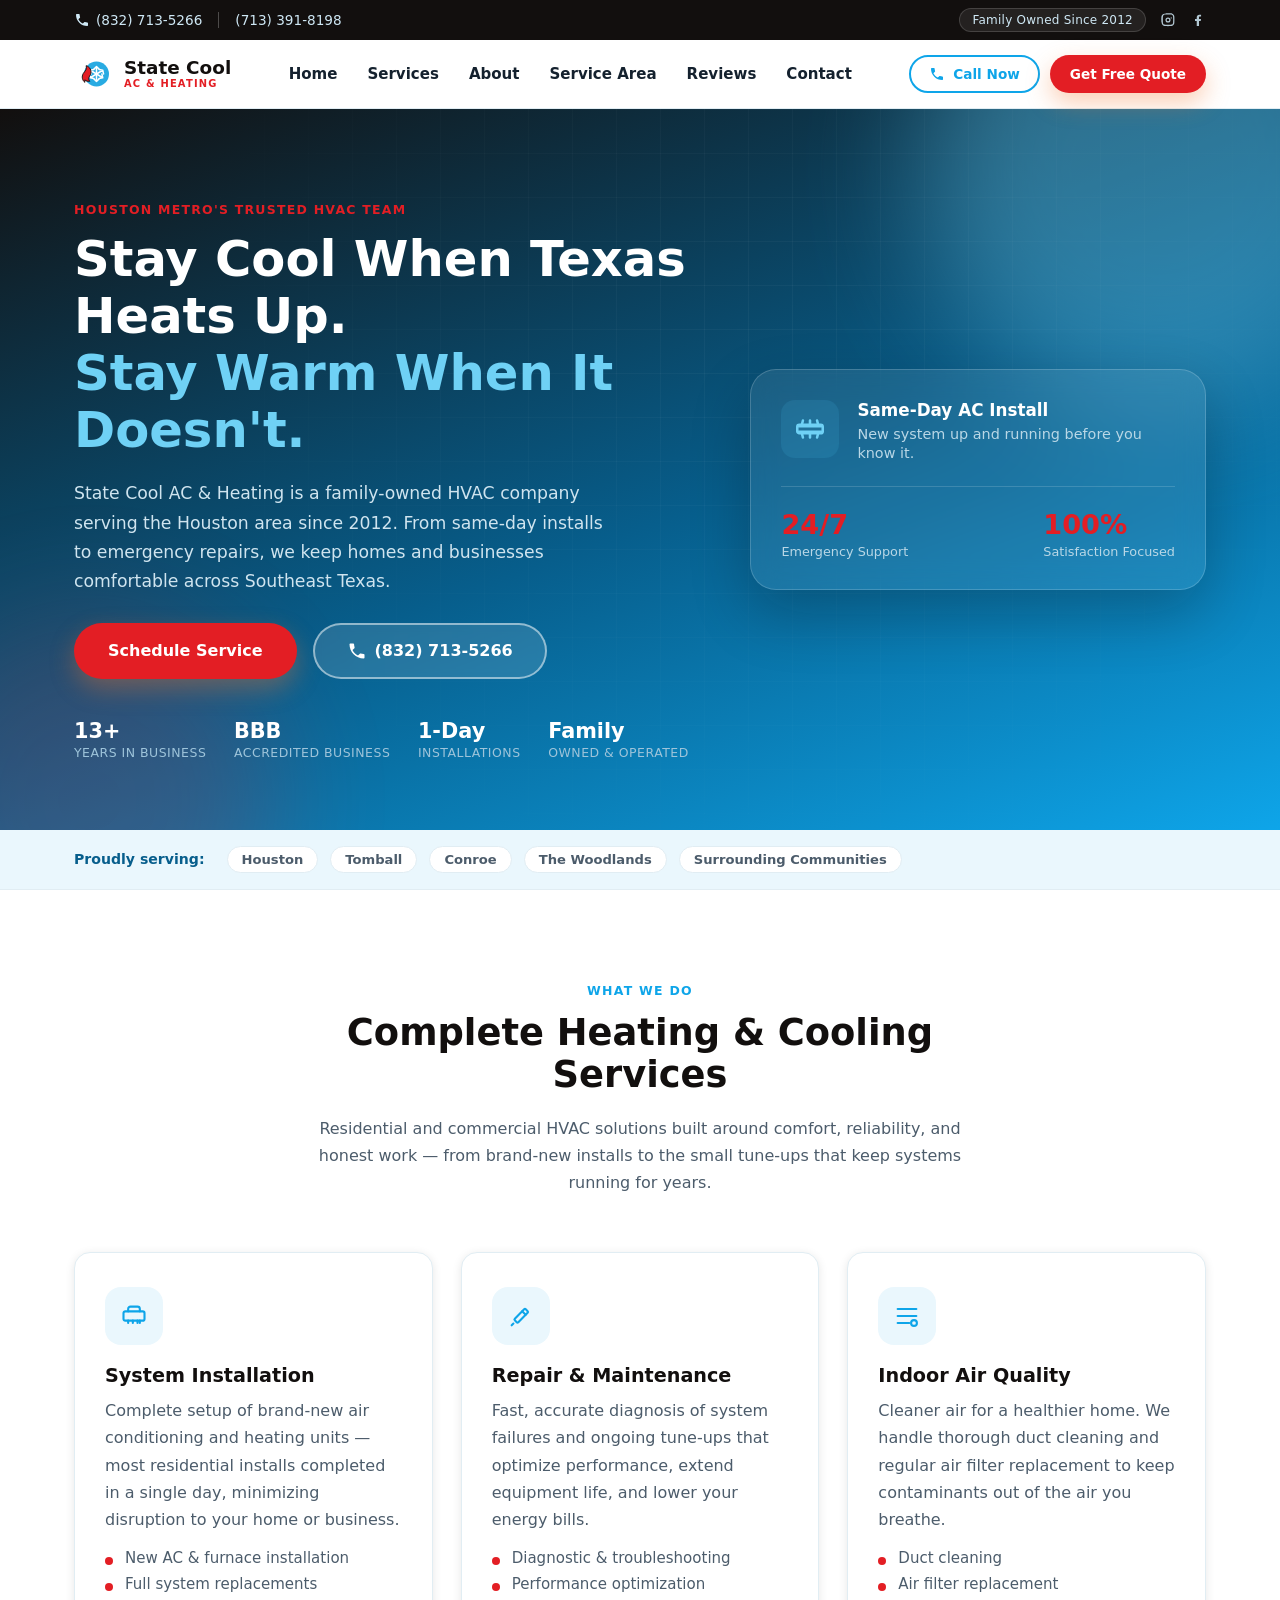
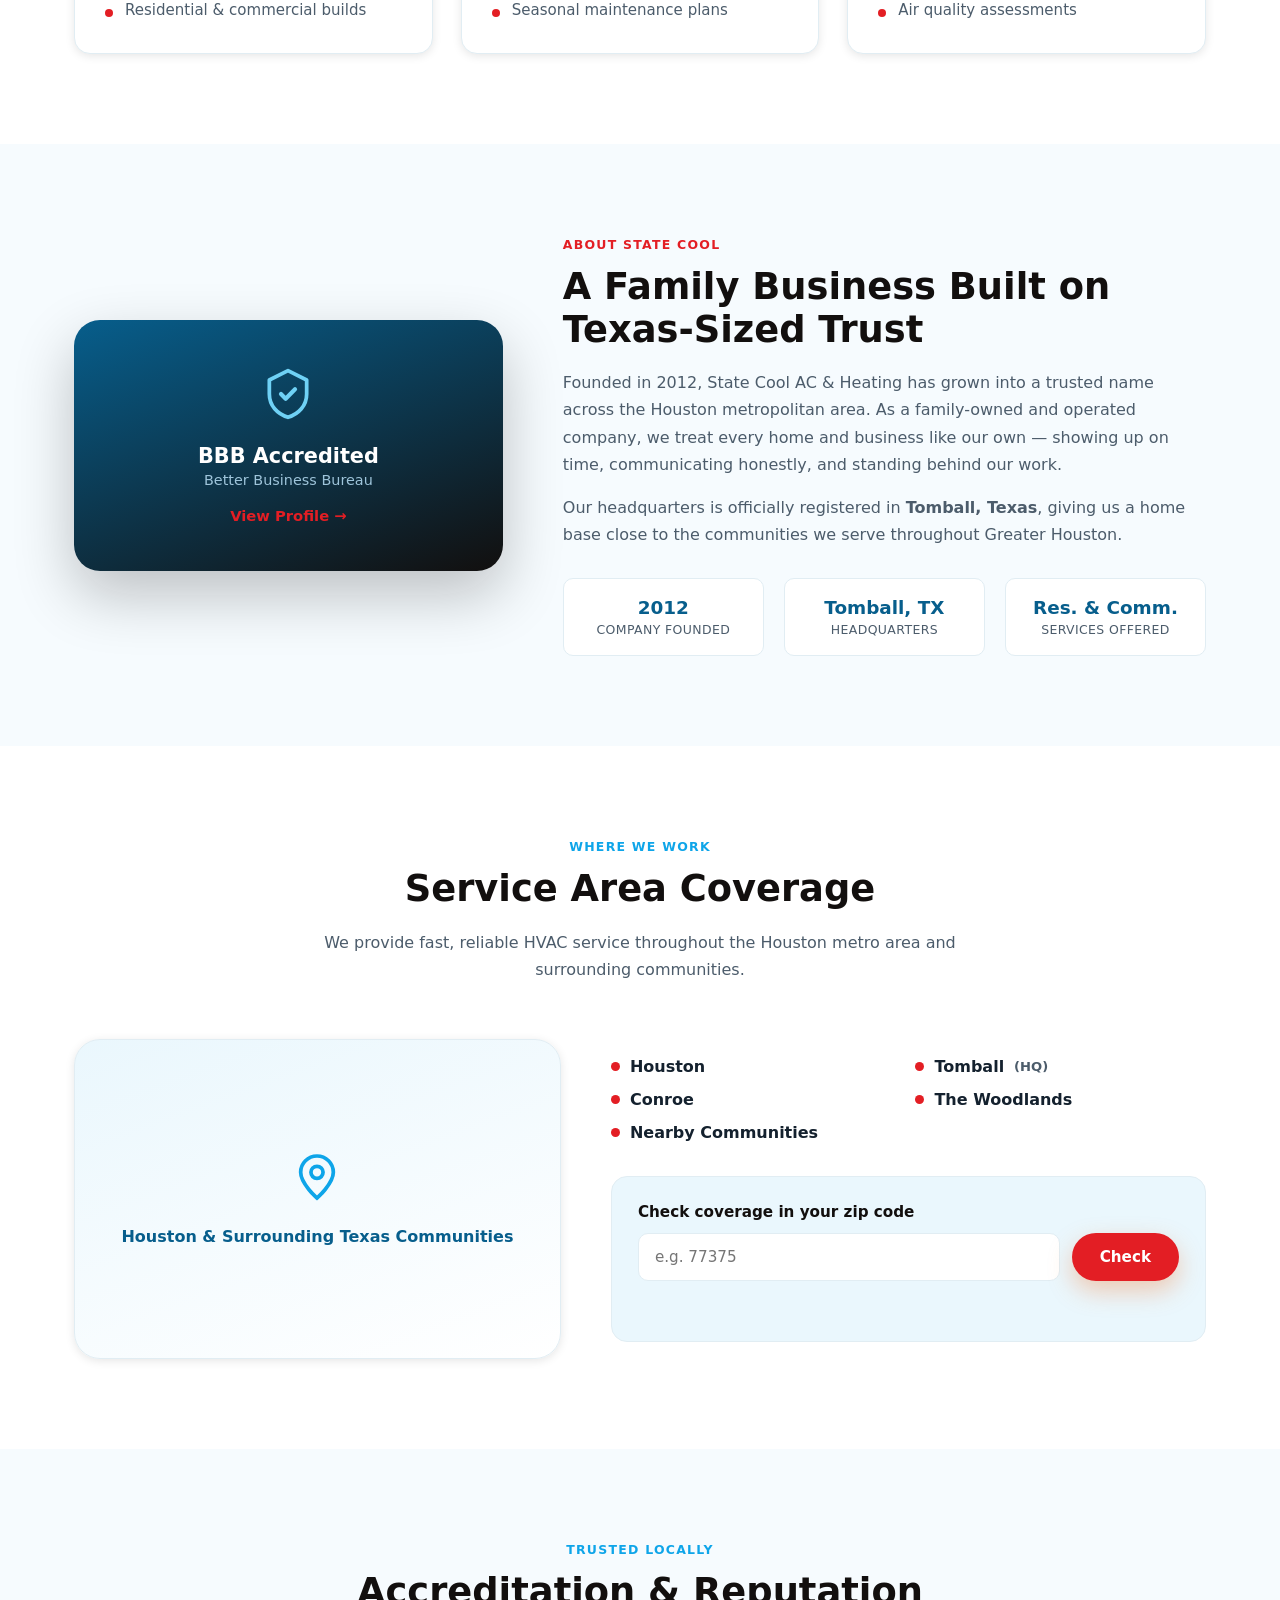
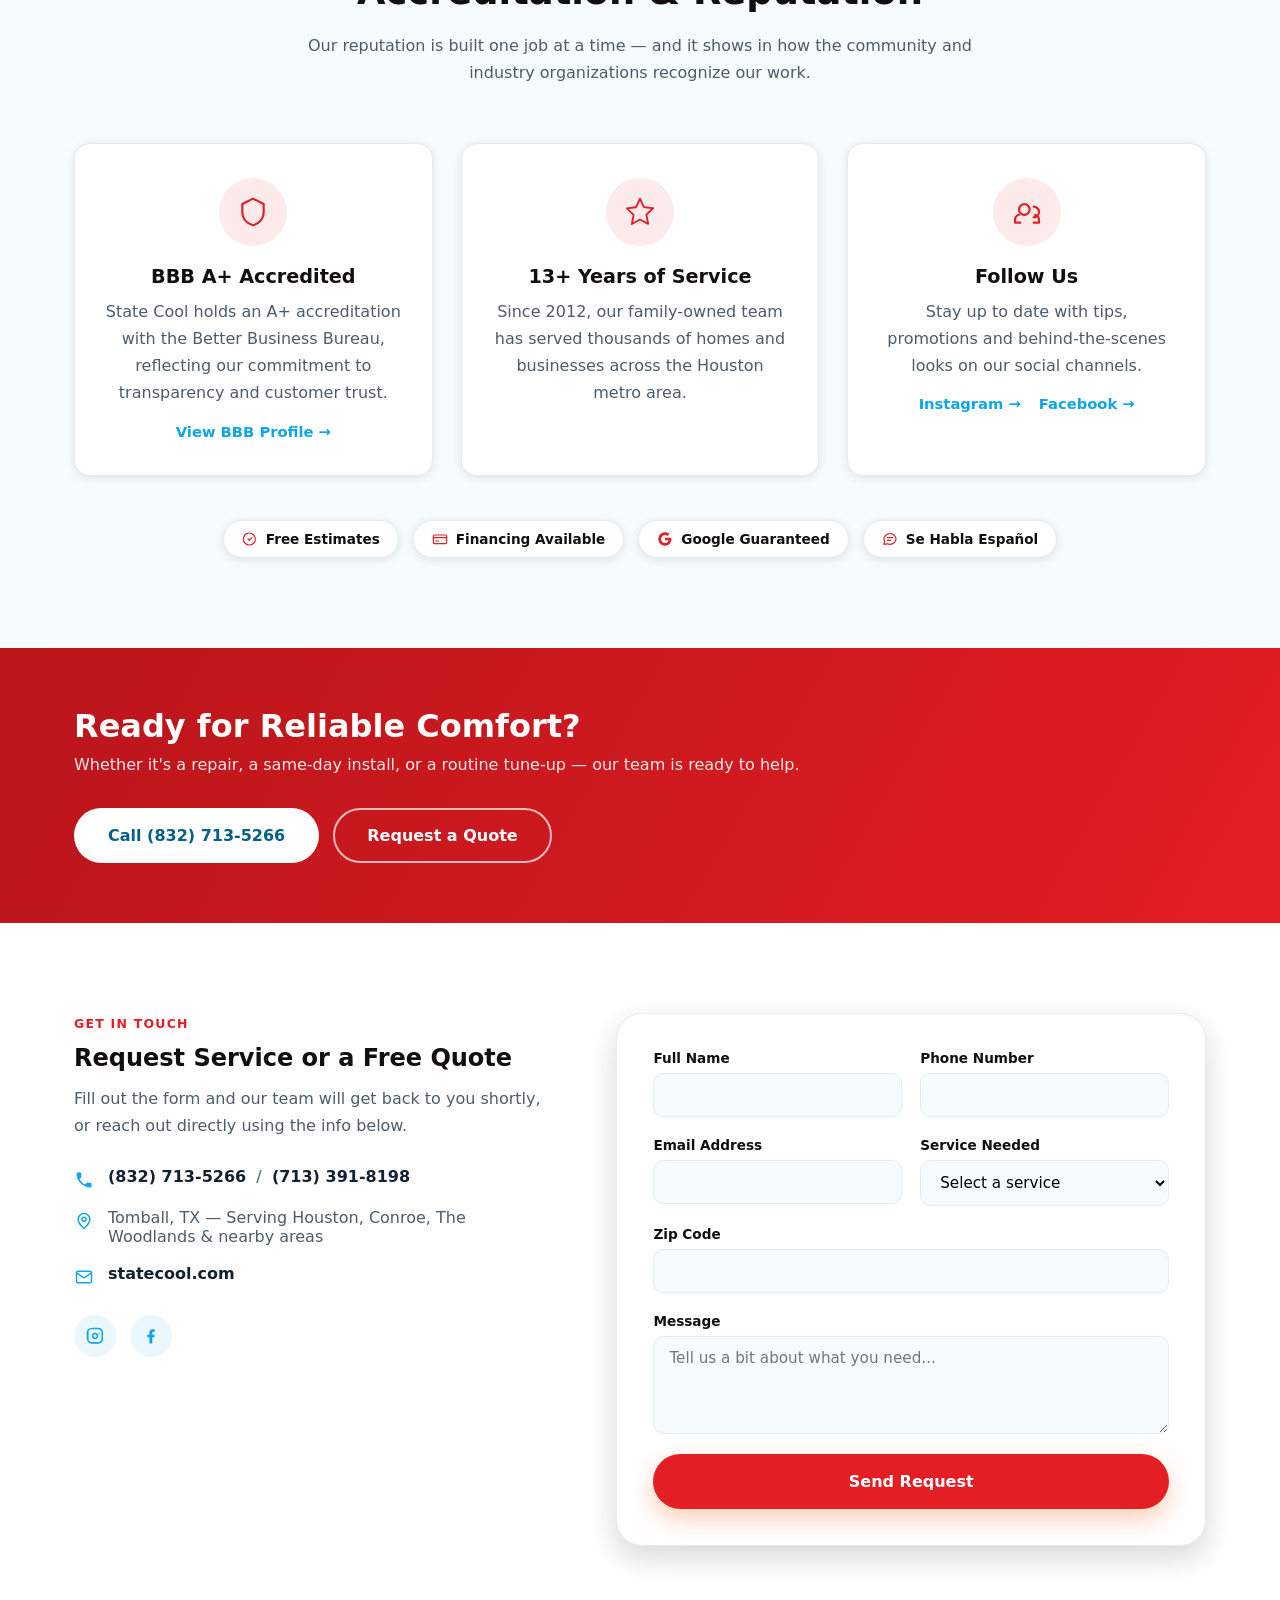
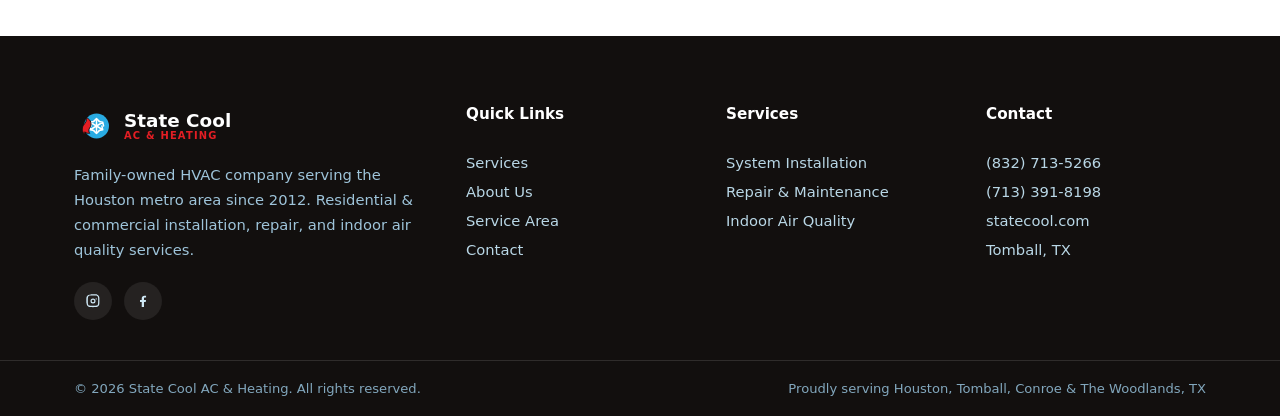
==== commit 6acd9ec9: "Rebrand site to match actual State Cool logo and van livery Replace the placeholder navy/orange colo" ====
--- a/index.html
+++ b/index.html
@@ -38,8 +38,13 @@
   <div class="container header__inner">
     <a href="#home" class="logo">
       <svg viewBox="0 0 48 48" class="logo__icon">
-        <circle cx="24" cy="24" r="22" fill="none" stroke="currentColor" stroke-width="2.5"/>
-        <path d="M24 10v28M24 10l-5 5M24 10l5 5M14.6 17l24.8 14M14.6 17l1.2 6.8M14.6 17l6.8-1.2M33.4 31l-24.8-14M33.4 31l-1.2-6.8M33.4 31l-6.8 1.2M14.6 31l24.8-14M14.6 31l6.8 1.2M14.6 31l-1.2-6.8M33.4 17l-24.8 14M33.4 17l-6.8-1.2M33.4 17l1.2 6.8" stroke="currentColor" stroke-width="1.6" fill="none"/>
+        <circle cx="27" cy="24" r="15" fill="#29abe2"/>
+        <g stroke="#ffffff" stroke-width="1.8" stroke-linecap="round">
+          <path d="M27 15v18M27 15l-3 3M27 15l3 3M27 33l-3-3M27 33l3-3"/>
+          <path d="M19.5 19.5l15 9M19.5 19.5l1 4.4M19.5 19.5l4.4-1M34.5 28.5l-15-9M34.5 28.5l-1-4.4M34.5 28.5l-4.4 1"/>
+          <path d="M19.5 28.5l15-9M19.5 28.5l4.4 1M19.5 28.5l-1-4.4M34.5 19.5l-15 9M34.5 19.5l-4.4-1M34.5 19.5l1 4.4"/>
+        </g>
+        <path d="M13 34c-3.2-2.6-4-6.8-2-10.4 1-1.8 2.6-3 3.4-5 .6-1.5.6-3.1.2-4.6 2 .6 3.8 2 4.8 3.8 1.2 2.1 1.3 4.6.4 6.8-.6 1.4-1.7 2.5-2 4-.3 1.5.2 3 1.2 4.1-2 .3-4.3.1-6-1.7z" fill="#e31e24" stroke="#120f0e" stroke-width="1.1" stroke-linejoin="round"/>
       </svg>
       <span class="logo__text">State Cool<em>AC &amp; Heating</em></span>
     </a>
@@ -291,8 +296,8 @@
           <div class="card__icon card__icon--lg">
             <svg viewBox="0 0 24 24"><path d="M12 2l8 4v6c0 5-3.4 8.6-8 10-4.6-1.4-8-5-8-10V6l8-4z" stroke="currentColor" stroke-width="1.6" fill="none" stroke-linejoin="round"/></svg>
           </div>
-          <h3>BBB Accredited</h3>
-          <p>State Cool holds accreditation with the Better Business Bureau, reflecting our commitment to transparency and customer trust.</p>
+          <h3>BBB A+ Accredited</h3>
+          <p>State Cool holds an A+ accreditation with the Better Business Bureau, reflecting our commitment to transparency and customer trust.</p>
           <a href="https://www.bbb.org/us/tx/tomball/profile/heating-and-air-conditioning/state-cool-0915-90069033" target="_blank" rel="noopener" class="card__link">View BBB Profile →</a>
         </div>
 
@@ -315,6 +320,13 @@
             <a href="https://www.facebook.com/StatecoolHouston/" target="_blank" rel="noopener">Facebook →</a>
           </div>
         </div>
+      </div>
+
+      <div class="badge-row reveal">
+        <span class="badge-pill"><svg viewBox="0 0 24 24" class="icon icon--sm"><path d="M9 12l2 2 4-4m5 2a9 9 0 11-18 0 9 9 0 0118 0z" stroke="currentColor" stroke-width="1.8" fill="none" stroke-linecap="round" stroke-linejoin="round"/></svg>Free Estimates</span>
+        <span class="badge-pill"><svg viewBox="0 0 24 24" class="icon icon--sm"><rect x="2" y="6" width="20" height="13" rx="2" stroke="currentColor" stroke-width="1.8" fill="none"/><path d="M2 10h20M6 15h4" stroke="currentColor" stroke-width="1.8" fill="none" stroke-linecap="round"/></svg>Financing Available</span>
+        <span class="badge-pill"><svg viewBox="0 0 24 24" class="icon icon--sm"><path d="M21.6 12.2c0-.7-.06-1.4-.18-2H12v3.8h5.4a4.6 4.6 0 01-2 3v2.4h3.3c1.9-1.8 3-4.4 3-7.5z" fill="currentColor"/><path d="M12 22c2.7 0 5-.9 6.7-2.4l-3.3-2.5c-.9.6-2 1-3.4 1-2.6 0-4.8-1.8-5.6-4.1H3v2.6A10 10 0 0012 22z" fill="currentColor"/><path d="M6.4 14c-.2-.6-.3-1.3-.3-2s.1-1.4.3-2V7.4H3a10 10 0 000 9.1l3.4-2.5z" fill="currentColor"/><path d="M12 5.9c1.5 0 2.8.5 3.8 1.5l2.9-2.9C16.9 2.7 14.6 1.8 12 1.8A10 10 0 003 7.4l3.4 2.6C7.2 7.7 9.4 5.9 12 5.9z" fill="currentColor"/></svg>Google Guaranteed</span>
+        <span class="badge-pill"><svg viewBox="0 0 24 24" class="icon icon--sm"><path d="M8 10h8M8 14h5M21 12c0 4.4-4 8-9 8-1.4 0-2.7-.3-3.9-.8L3 20l1-4.3C3.4 14.5 3 13.3 3 12c0-4.4 4-8 9-8s9 3.6 9 8z" stroke="currentColor" stroke-width="1.8" fill="none" stroke-linecap="round" stroke-linejoin="round"/></svg>Se Habla Español</span>
       </div>
     </div>
   </section>
@@ -425,8 +437,13 @@
     <div class="footer__brand">
       <a href="#home" class="logo logo--footer">
         <svg viewBox="0 0 48 48" class="logo__icon">
-          <circle cx="24" cy="24" r="22" fill="none" stroke="currentColor" stroke-width="2.5"/>
-          <path d="M24 10v28M24 10l-5 5M24 10l5 5M14.6 17l24.8 14M14.6 17l1.2 6.8M14.6 17l6.8-1.2M33.4 31l-24.8-14M33.4 31l-1.2-6.8M33.4 31l-6.8 1.2M14.6 31l24.8-14M14.6 31l6.8 1.2M14.6 31l-1.2-6.8M33.4 17l-24.8 14M33.4 17l-6.8-1.2M33.4 17l1.2 6.8" stroke="currentColor" stroke-width="1.6" fill="none"/>
+          <circle cx="27" cy="24" r="15" fill="#29abe2"/>
+          <g stroke="#ffffff" stroke-width="1.8" stroke-linecap="round">
+            <path d="M27 15v18M27 15l-3 3M27 15l3 3M27 33l-3-3M27 33l3-3"/>
+            <path d="M19.5 19.5l15 9M19.5 19.5l1 4.4M19.5 19.5l4.4-1M34.5 28.5l-15-9M34.5 28.5l-1-4.4M34.5 28.5l-4.4 1"/>
+            <path d="M19.5 28.5l15-9M19.5 28.5l4.4 1M19.5 28.5l-1-4.4M34.5 19.5l-15 9M34.5 19.5l-4.4-1M34.5 19.5l1 4.4"/>
+          </g>
+          <path d="M13 34c-3.2-2.6-4-6.8-2-10.4 1-1.8 2.6-3 3.4-5 .6-1.5.6-3.1.2-4.6 2 .6 3.8 2 4.8 3.8 1.2 2.1 1.3 4.6.4 6.8-.6 1.4-1.7 2.5-2 4-.3 1.5.2 3 1.2 4.1-2 .3-4.3.1-6-1.7z" fill="#e31e24" stroke="#120f0e" stroke-width="1.1" stroke-linejoin="round"/>
         </svg>
         <span class="logo__text">State Cool<em>AC &amp; Heating</em></span>
       </a>
--- a/css/styles.css
+++ b/css/styles.css
@@ -1,27 +1,27 @@
 /* ============ Tokens ============ */
 :root{
-  --navy: #0b1f33;
-  --navy-soft: #12304d;
-  --blue-900: #0d3b66;
-  --blue-700: #146c94;
-  --blue-500: #1e9bd7;
-  --sky-400: #4fc3f7;
+  --navy: #120f0e;
+  --navy-soft: #1e1a17;
+  --blue-900: #075e8c;
+  --blue-700: #0ea5e9;
+  --blue-500: #29abe2;
+  --sky-400: #6fd1f5;
   --ice-100: #eaf7fd;
   --ice-50: #f6fbfe;
   --white: #ffffff;
   --ink: #14212e;
   --ink-soft: #4c5c6b;
   --line: #e1edf3;
-  --orange-500: #f4762a;
-  --orange-600: #de5f14;
-  --amber-100: #fff1e6;
+  --orange-500: #e31e24;
+  --orange-600: #b9151b;
+  --amber-100: #fdeaea;
 
   --radius-sm: 10px;
   --radius-md: 16px;
   --radius-lg: 26px;
-  --shadow-sm: 0 2px 10px rgba(13, 59, 102, 0.08);
-  --shadow-md: 0 12px 30px rgba(13, 59, 102, 0.12);
-  --shadow-lg: 0 24px 60px rgba(11, 31, 51, 0.18);
+  --shadow-sm: 0 2px 10px rgba(10, 10, 10, 0.10);
+  --shadow-md: 0 12px 30px rgba(10, 10, 10, 0.16);
+  --shadow-lg: 0 24px 60px rgba(10, 10, 10, 0.24);
   --container: 1180px;
   --transition: 0.25s ease;
 }
@@ -195,6 +195,13 @@
 .card__social{ display: flex; justify-content: center; gap: 18px; margin-top: 10px; }
 .card__social a{ color: var(--blue-700); font-weight: 700; font-size: 0.92rem; }
 
+.badge-row{ display: flex; flex-wrap: wrap; justify-content: center; gap: 14px; margin-top: 44px; }
+.badge-pill{
+  display: inline-flex; align-items: center; gap: 8px; background: #fff; border: 1px solid var(--line);
+  color: var(--navy); font-weight: 700; font-size: 0.85rem; padding: 10px 18px; border-radius: 999px; box-shadow: var(--shadow-sm);
+}
+.badge-pill .icon{ color: var(--orange-500); }
+
 /* ============ About ============ */
 .about{ display: grid; grid-template-columns: .8fr 1.2fr; gap: 60px; align-items: center; }
 .about__badge-card{
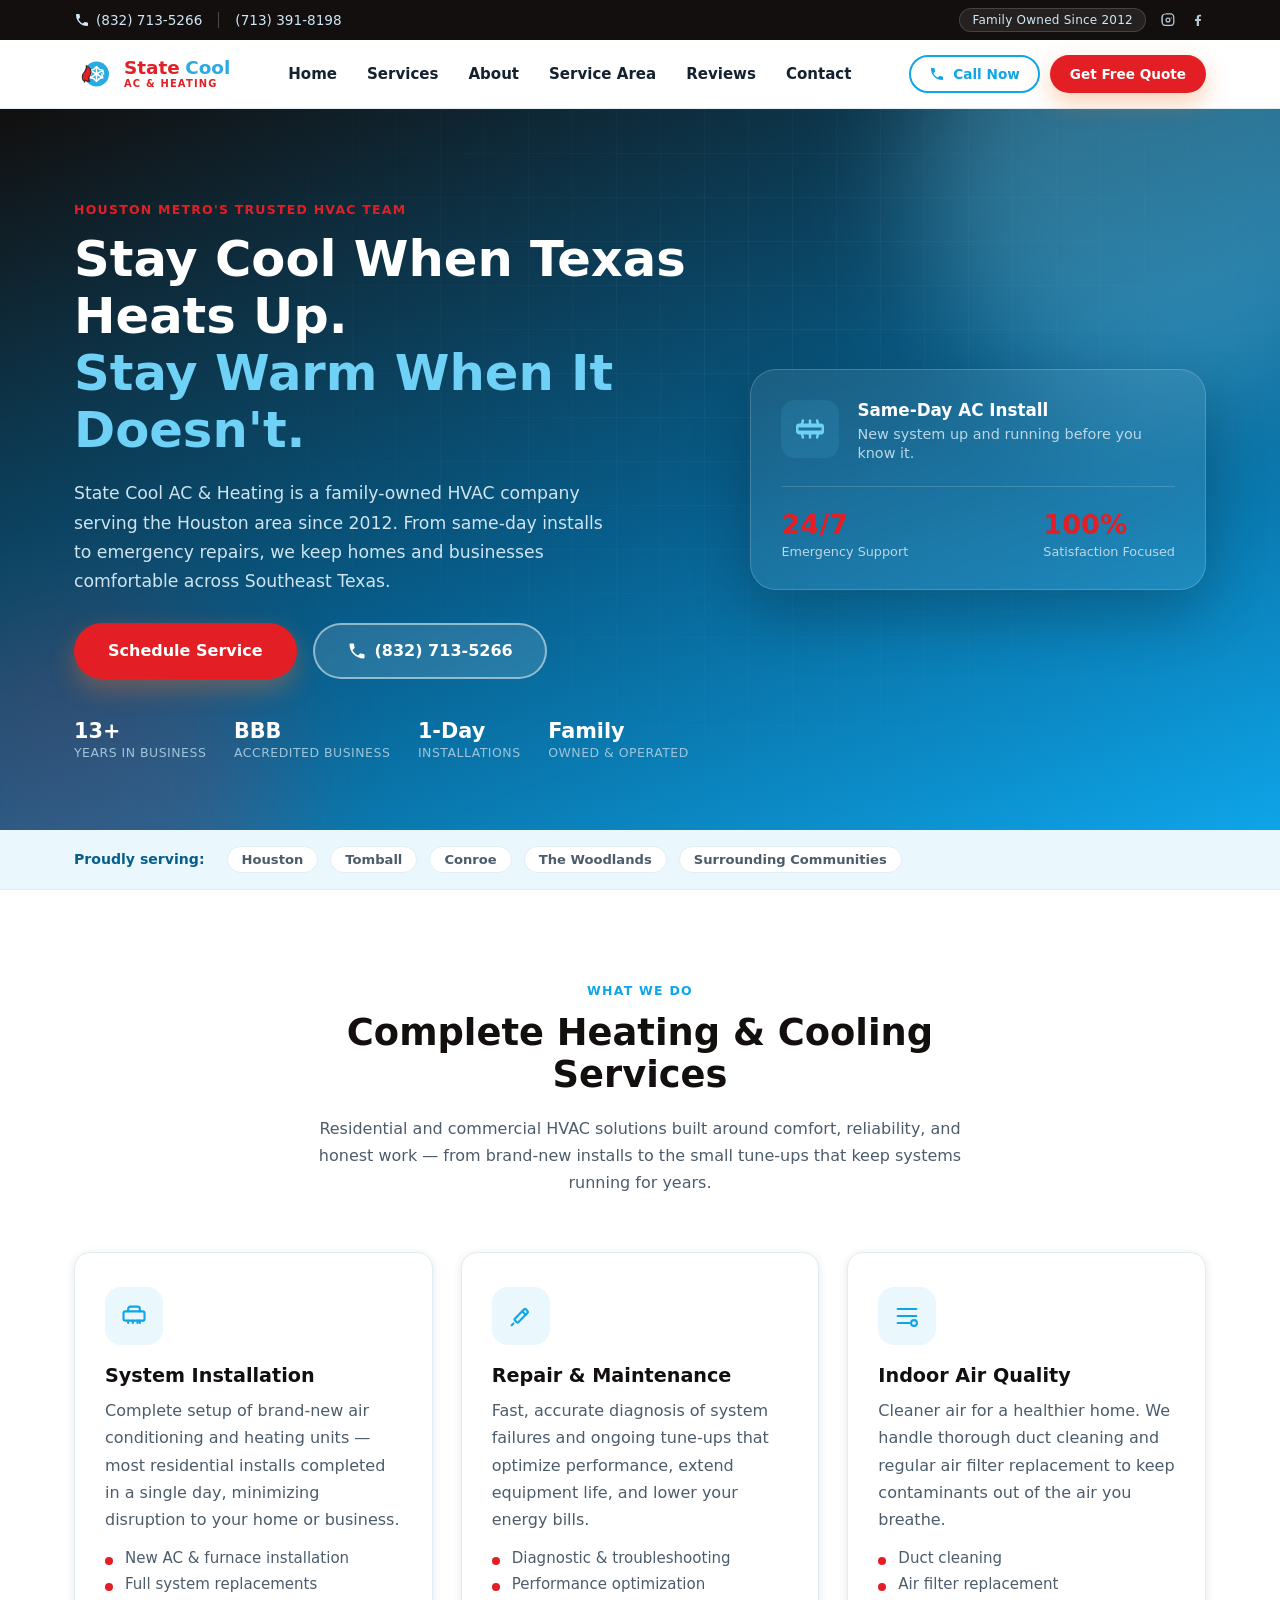
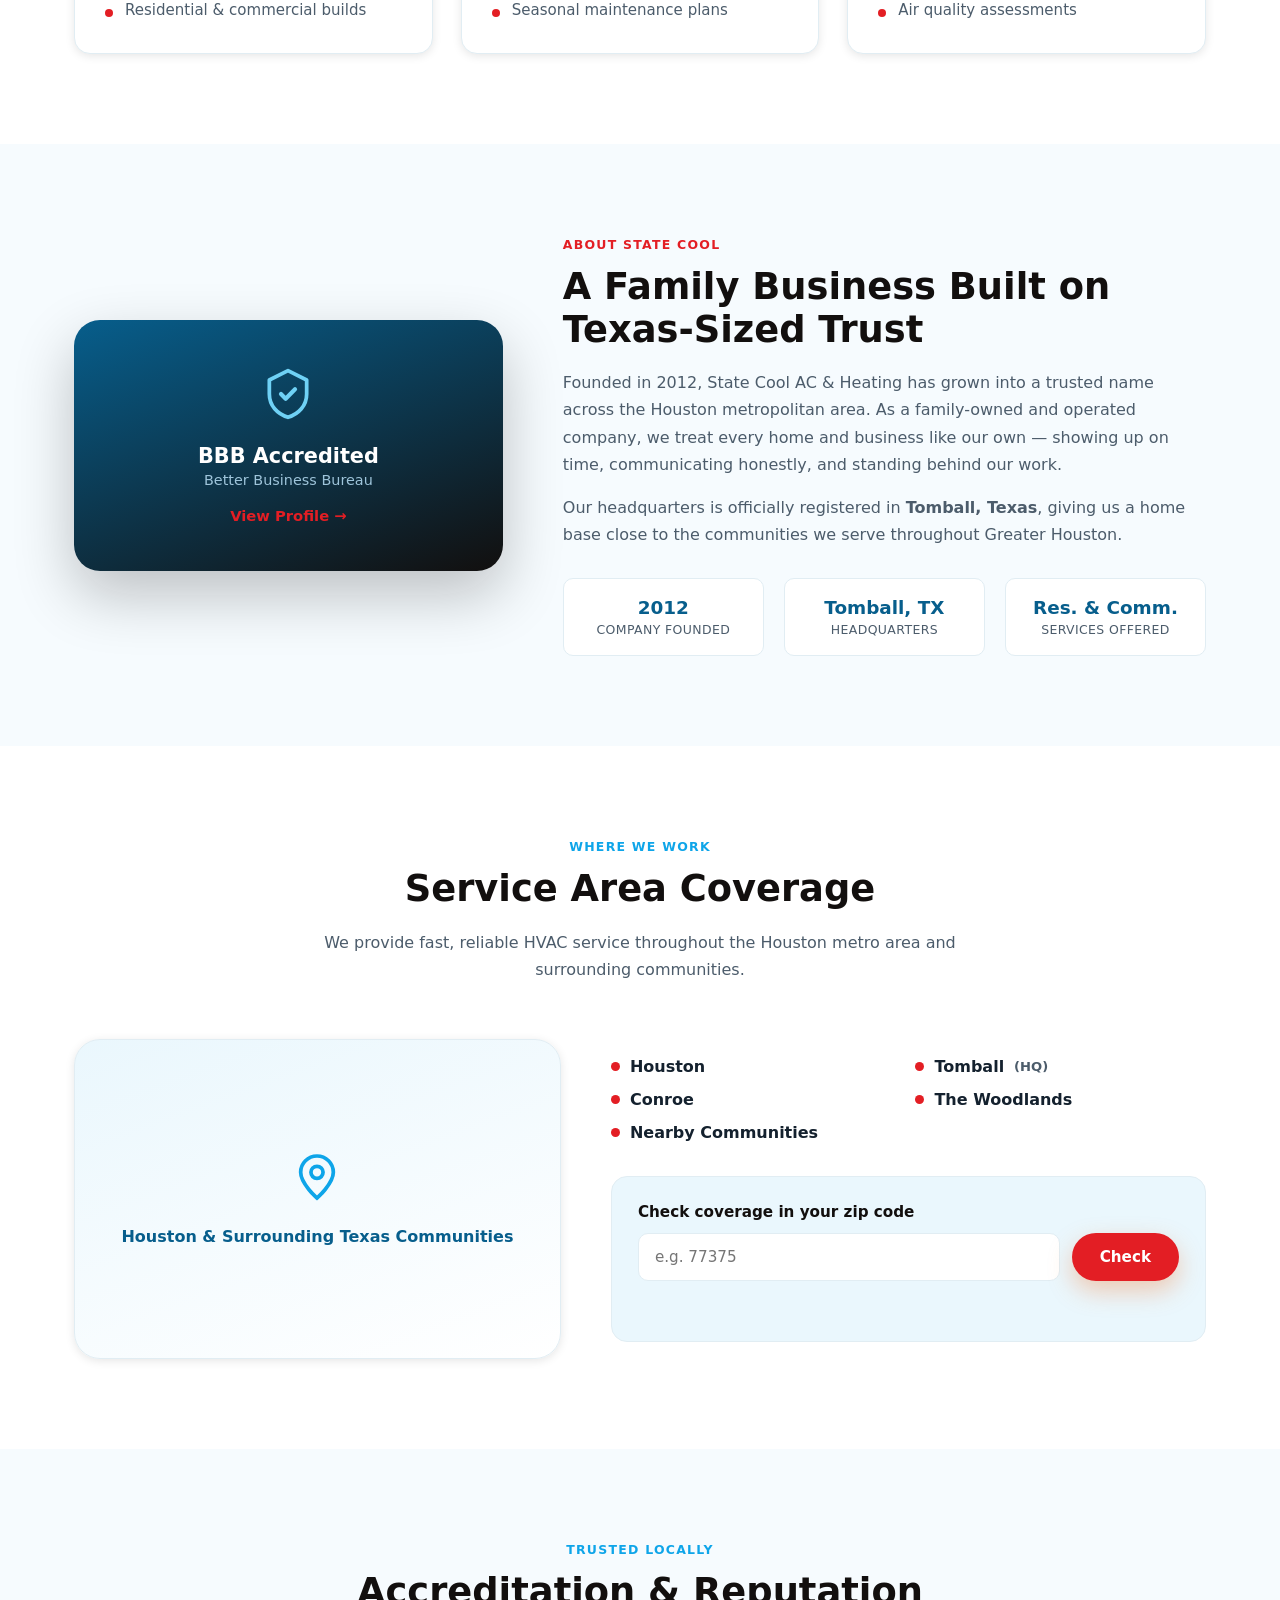
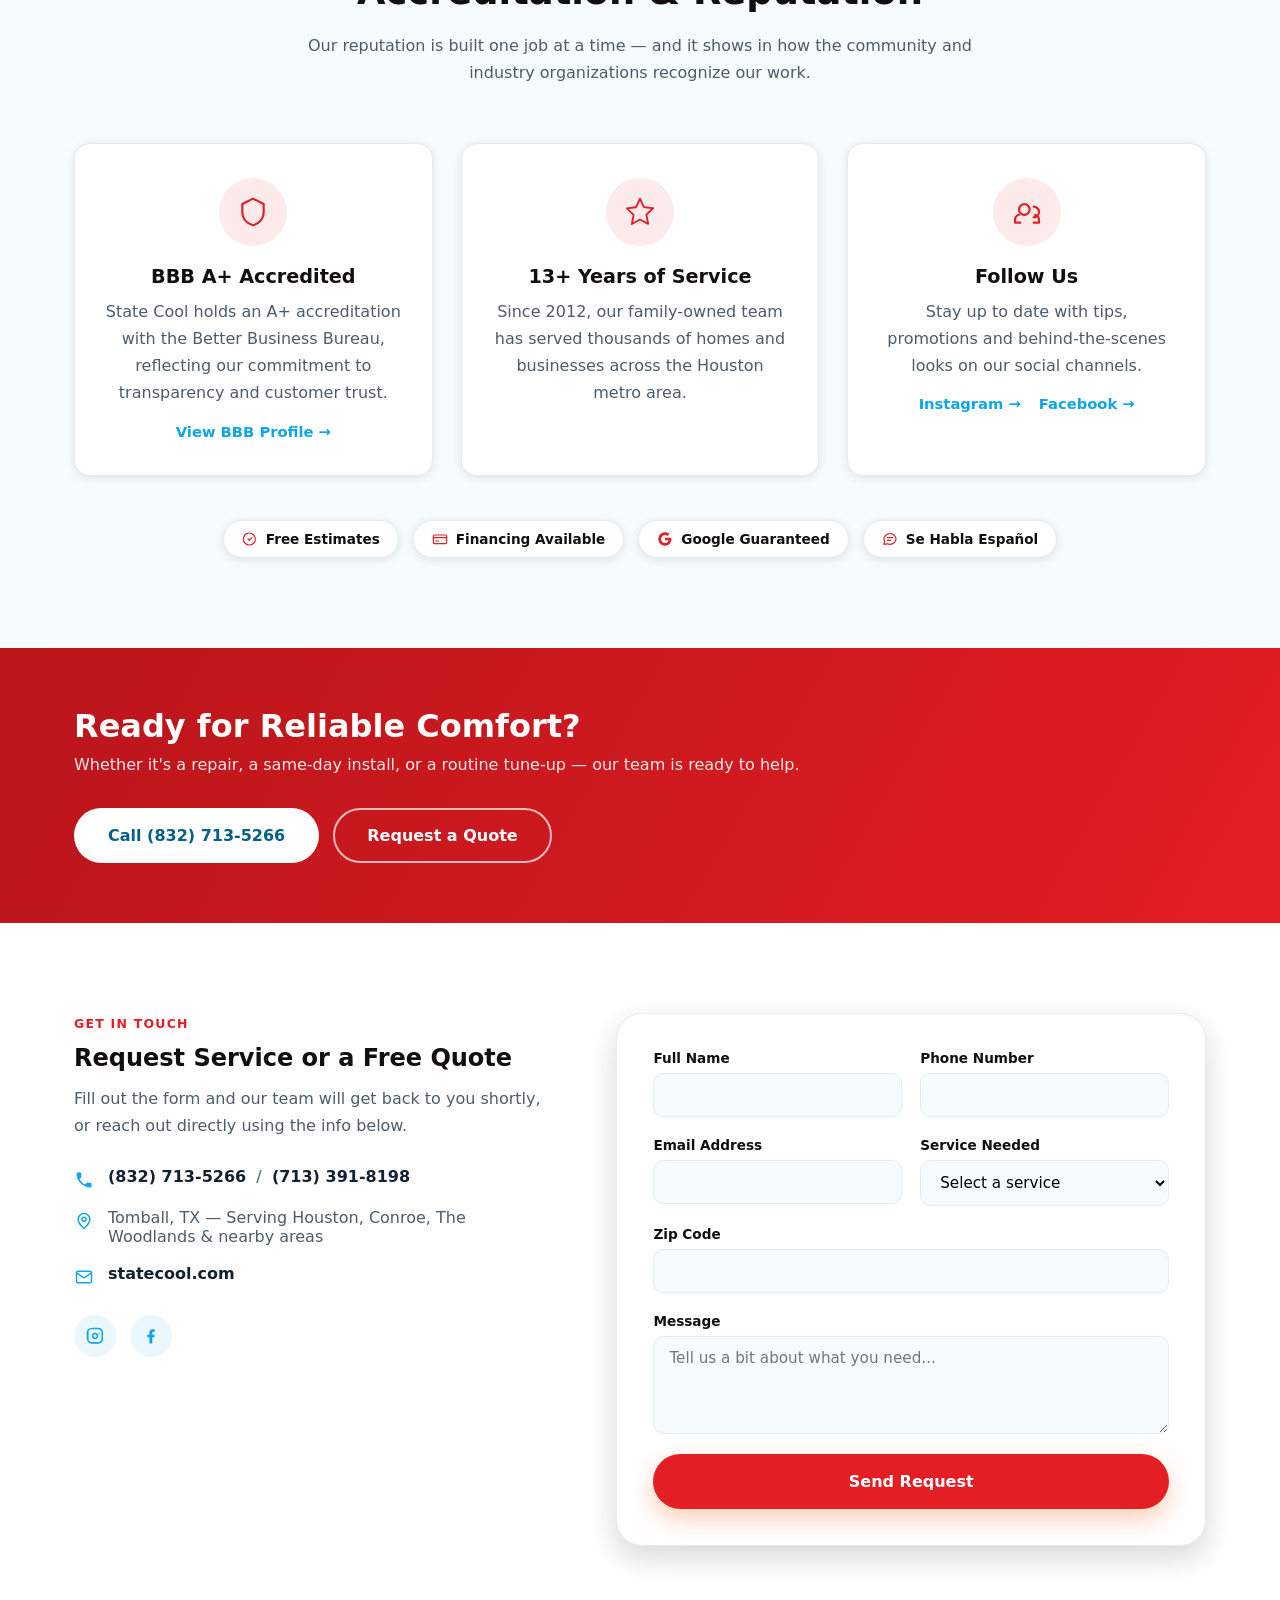
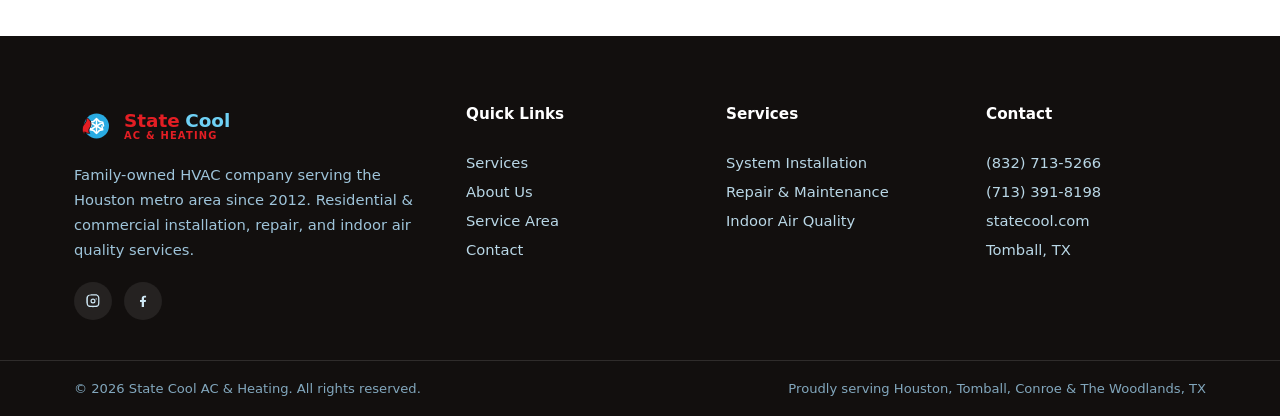
==== commit 4610efdb: "Two-tone the wordmark to match the real State Cool logo colors Split "State" (red) and "Cool" (blue)" ====
--- a/index.html
+++ b/index.html
@@ -46,7 +46,7 @@
         </g>
         <path d="M13 34c-3.2-2.6-4-6.8-2-10.4 1-1.8 2.6-3 3.4-5 .6-1.5.6-3.1.2-4.6 2 .6 3.8 2 4.8 3.8 1.2 2.1 1.3 4.6.4 6.8-.6 1.4-1.7 2.5-2 4-.3 1.5.2 3 1.2 4.1-2 .3-4.3.1-6-1.7z" fill="#e31e24" stroke="#120f0e" stroke-width="1.1" stroke-linejoin="round"/>
       </svg>
-      <span class="logo__text">State Cool<em>AC &amp; Heating</em></span>
+      <span class="logo__text"><span class="logo__line"><span class="logo__state">State</span> <span class="logo__cool">Cool</span></span><em>AC &amp; Heating</em></span>
     </a>
 
     <nav class="nav" id="nav">
@@ -445,7 +445,7 @@
           </g>
           <path d="M13 34c-3.2-2.6-4-6.8-2-10.4 1-1.8 2.6-3 3.4-5 .6-1.5.6-3.1.2-4.6 2 .6 3.8 2 4.8 3.8 1.2 2.1 1.3 4.6.4 6.8-.6 1.4-1.7 2.5-2 4-.3 1.5.2 3 1.2 4.1-2 .3-4.3.1-6-1.7z" fill="#e31e24" stroke="#120f0e" stroke-width="1.1" stroke-linejoin="round"/>
         </svg>
-        <span class="logo__text">State Cool<em>AC &amp; Heating</em></span>
+        <span class="logo__text"><span class="logo__line"><span class="logo__state">State</span> <span class="logo__cool">Cool</span></span><em>AC &amp; Heating</em></span>
       </a>
       <p>Family-owned HVAC company serving the Houston metro area since 2012. Residential &amp; commercial installation, repair, and indoor air quality services.</p>
       <div class="footer__social">
--- a/css/styles.css
+++ b/css/styles.css
@@ -96,6 +96,10 @@
 .logo__icon{ width: 40px; height: 40px; color: var(--blue-700); }
 .logo__text{ font-weight: 800; font-size: 1.15rem; line-height: 1.1; display: flex; flex-direction: column; }
 .logo__text em{ font-style: normal; font-weight: 600; font-size: 0.62rem; letter-spacing: .12em; text-transform: uppercase; color: var(--orange-500); }
+.logo__line{ display: flex; gap: 0.3em; }
+.logo__state{ color: var(--orange-500); font-weight: 900; }
+.logo__cool{ color: var(--blue-500); font-weight: 900; }
+.logo--footer .logo__cool{ color: var(--sky-400); }
 
 .nav{ display: flex; align-items: center; gap: 30px; }
 .nav a{ font-weight: 600; font-size: 0.94rem; color: var(--ink); position: relative; padding: 6px 0; transition: color var(--transition); }
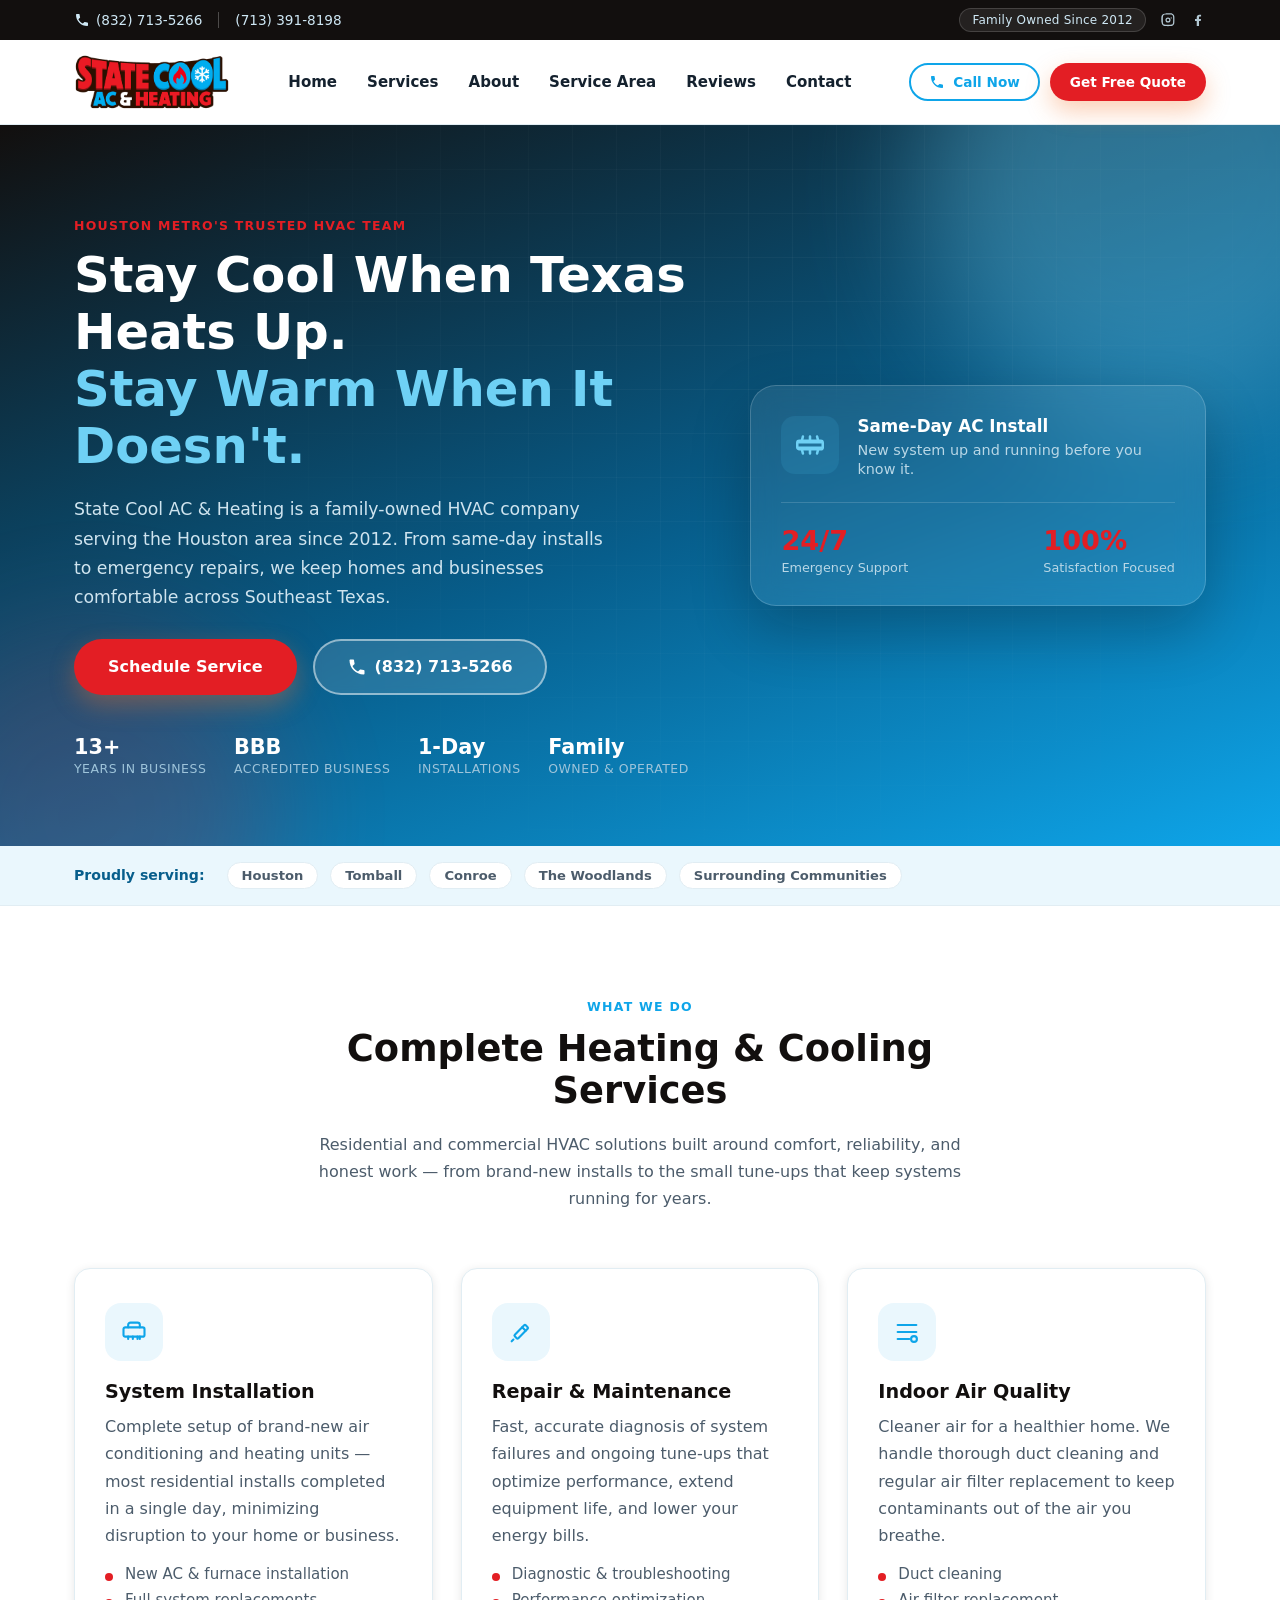
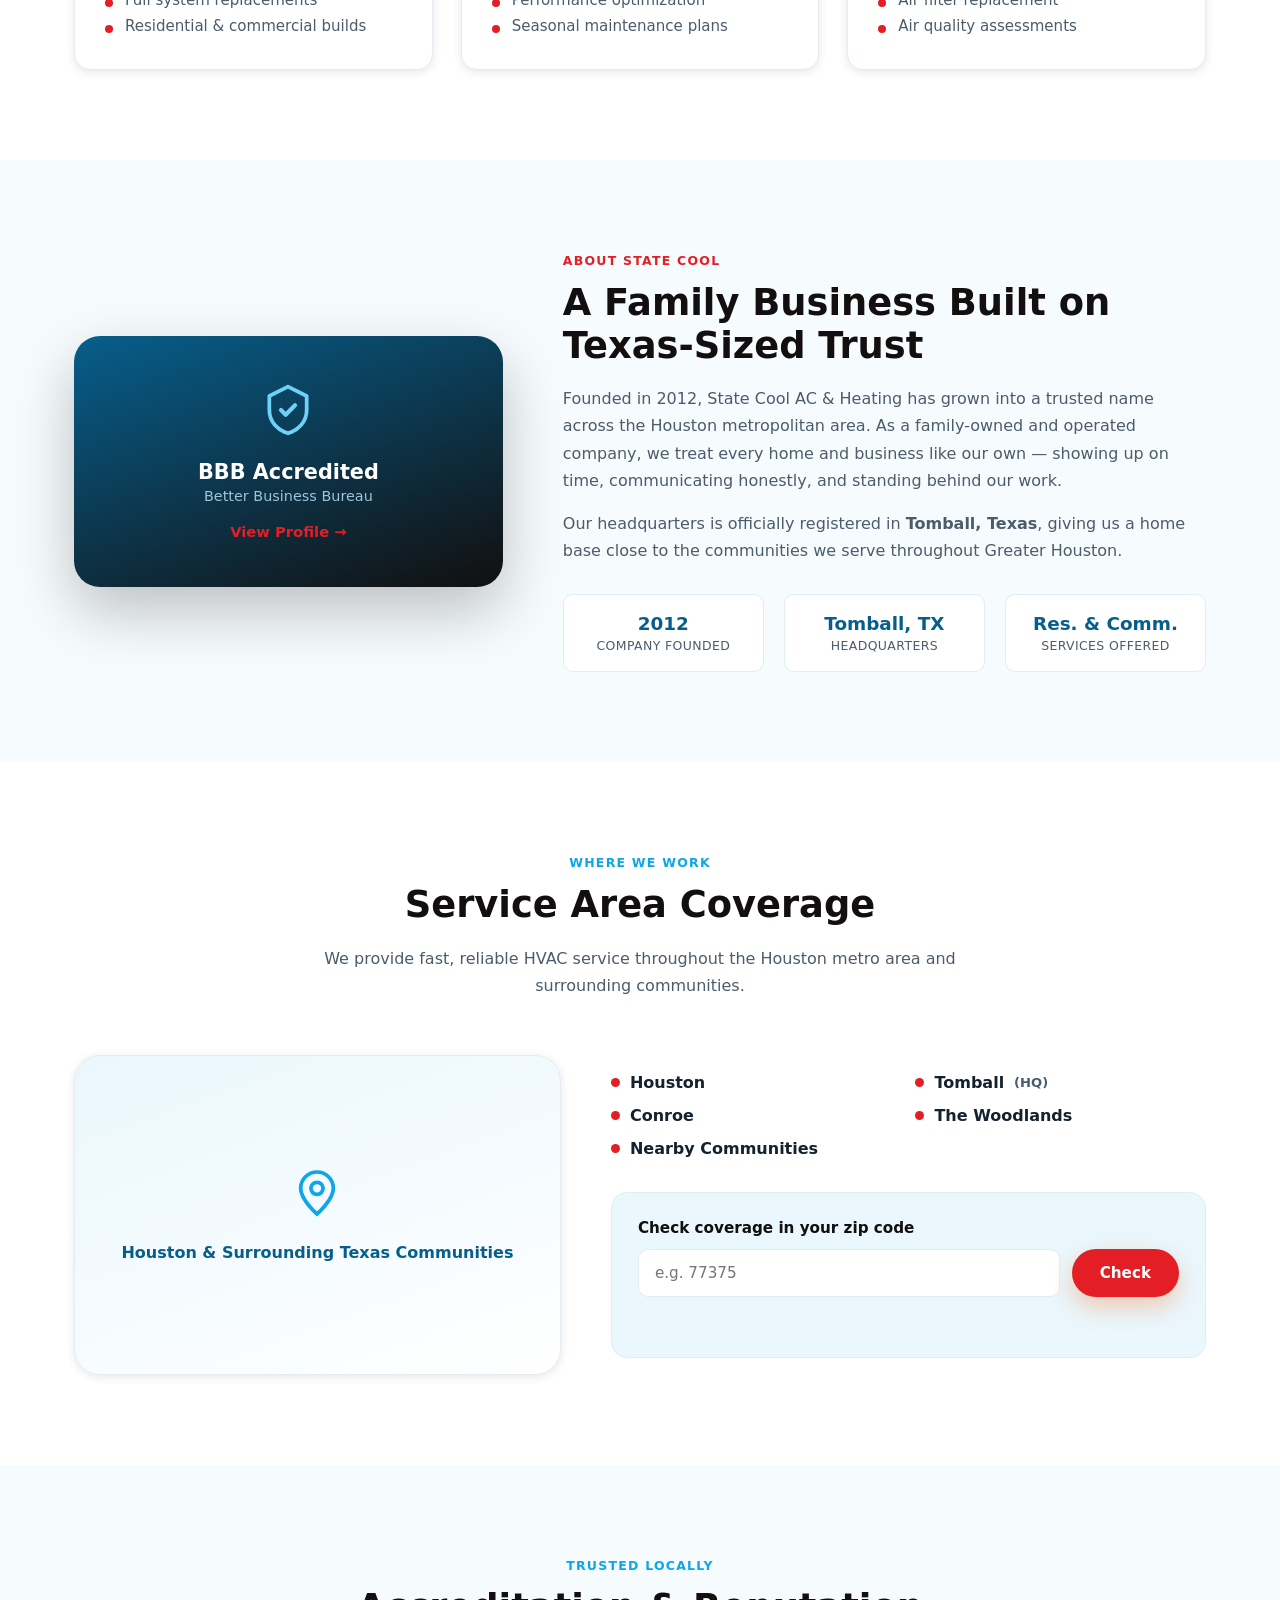
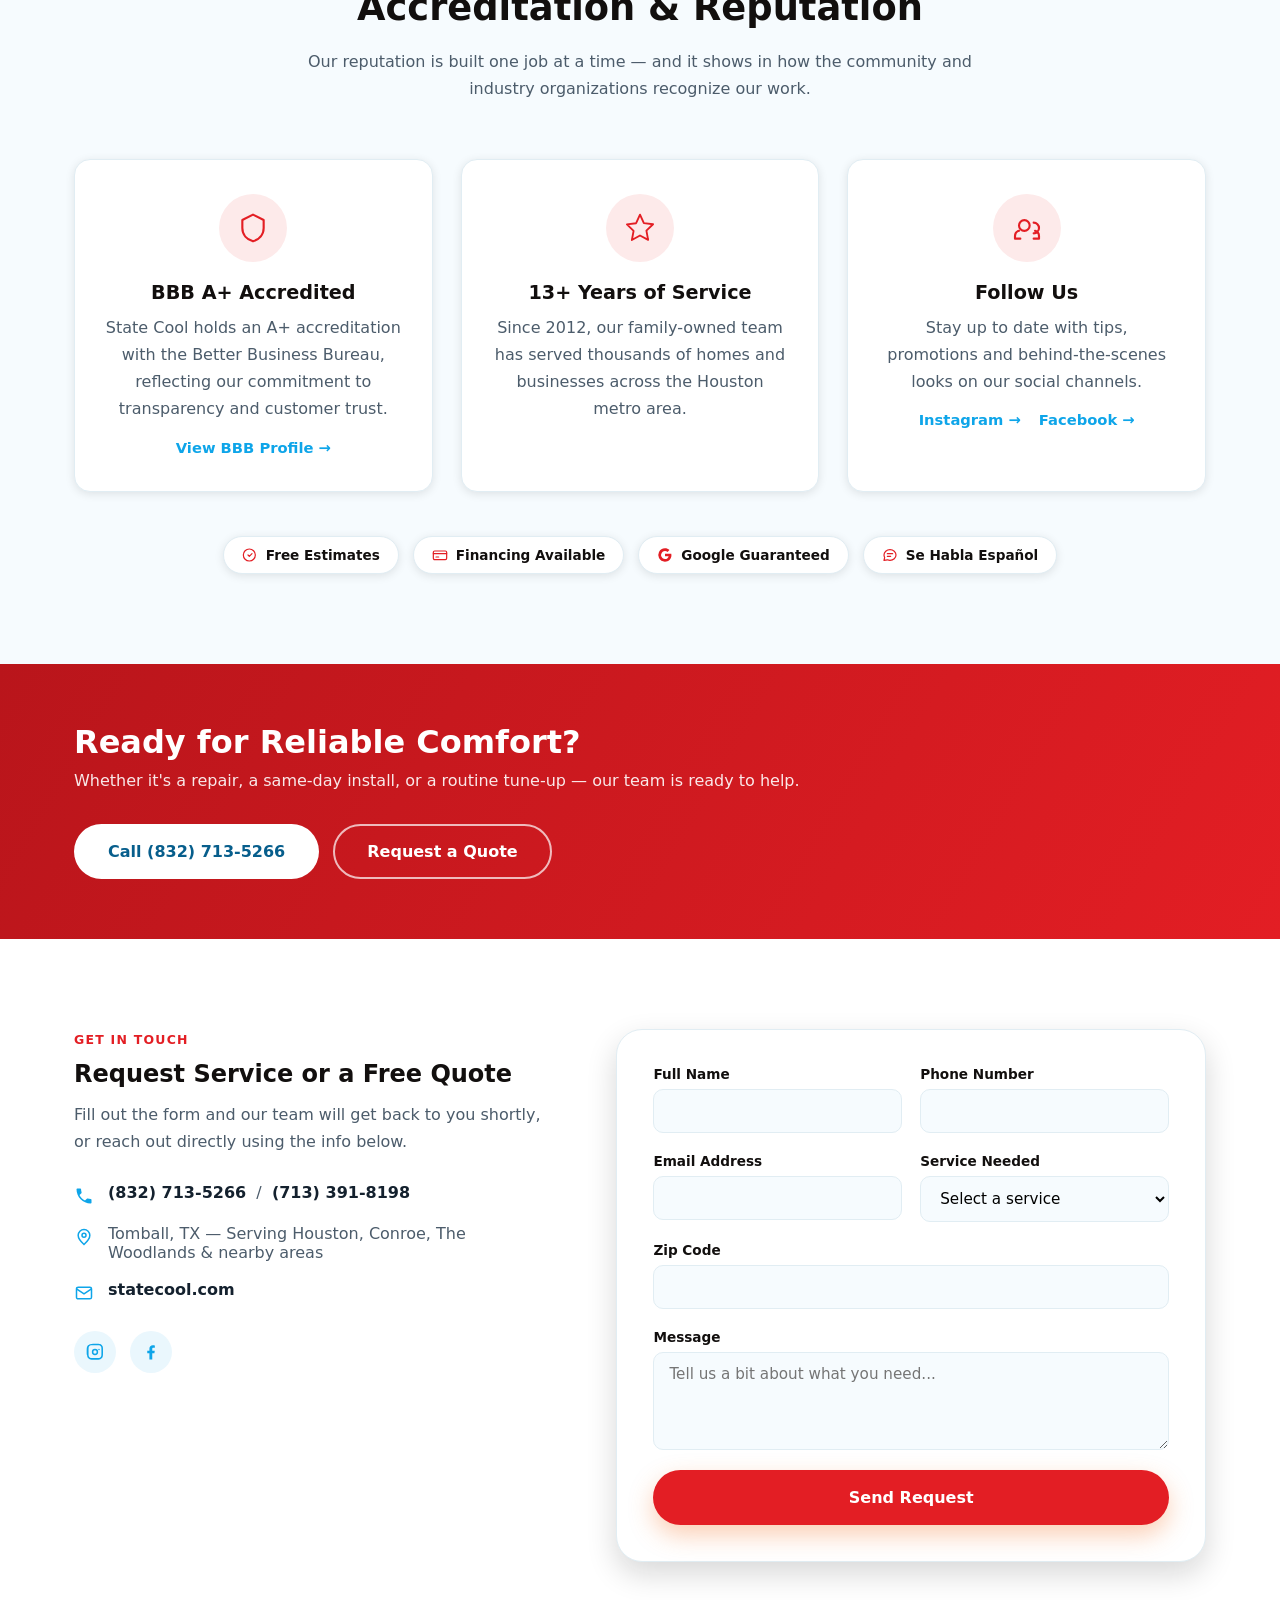
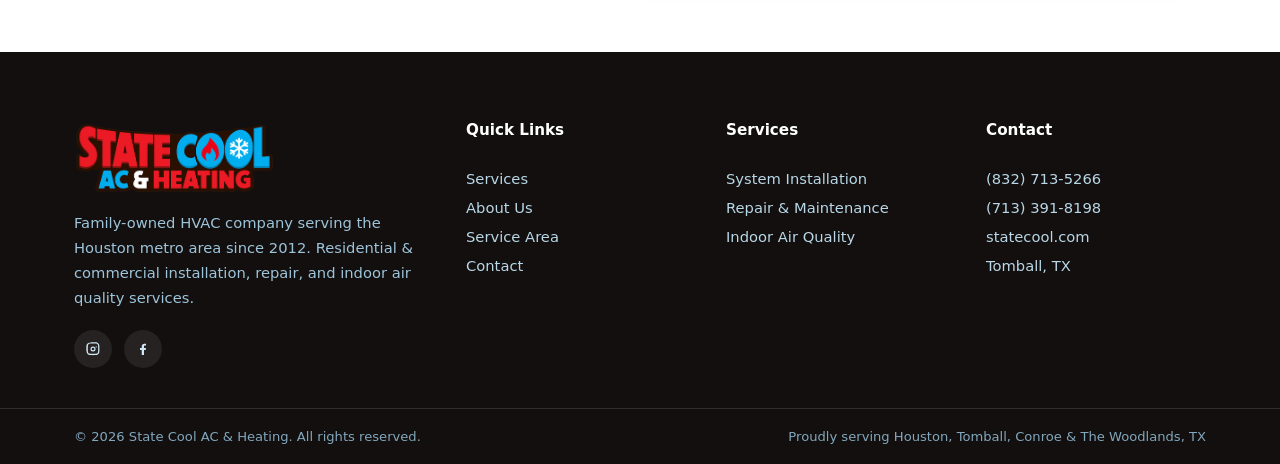
==== commit 88495a8d: "Use official State Cool logo artwork across the site Replace the hand-coded SVG logo recreation with" ====
--- a/index.html
+++ b/index.html
@@ -37,16 +37,7 @@
 <header class="header" id="header">
   <div class="container header__inner">
     <a href="#home" class="logo">
-      <svg viewBox="0 0 48 48" class="logo__icon">
-        <circle cx="27" cy="24" r="15" fill="#29abe2"/>
-        <g stroke="#ffffff" stroke-width="1.8" stroke-linecap="round">
-          <path d="M27 15v18M27 15l-3 3M27 15l3 3M27 33l-3-3M27 33l3-3"/>
-          <path d="M19.5 19.5l15 9M19.5 19.5l1 4.4M19.5 19.5l4.4-1M34.5 28.5l-15-9M34.5 28.5l-1-4.4M34.5 28.5l-4.4 1"/>
-          <path d="M19.5 28.5l15-9M19.5 28.5l4.4 1M19.5 28.5l-1-4.4M34.5 19.5l-15 9M34.5 19.5l-4.4-1M34.5 19.5l1 4.4"/>
-        </g>
-        <path d="M13 34c-3.2-2.6-4-6.8-2-10.4 1-1.8 2.6-3 3.4-5 .6-1.5.6-3.1.2-4.6 2 .6 3.8 2 4.8 3.8 1.2 2.1 1.3 4.6.4 6.8-.6 1.4-1.7 2.5-2 4-.3 1.5.2 3 1.2 4.1-2 .3-4.3.1-6-1.7z" fill="#e31e24" stroke="#120f0e" stroke-width="1.1" stroke-linejoin="round"/>
-      </svg>
-      <span class="logo__text"><span class="logo__line"><span class="logo__state">State</span> <span class="logo__cool">Cool</span></span><em>AC &amp; Heating</em></span>
+      <img src="assets/logo-header.png" alt="State Cool AC &amp; Heating" class="logo__img">
     </a>
 
     <nav class="nav" id="nav">
@@ -436,16 +427,7 @@
   <div class="container footer__inner">
     <div class="footer__brand">
       <a href="#home" class="logo logo--footer">
-        <svg viewBox="0 0 48 48" class="logo__icon">
-          <circle cx="27" cy="24" r="15" fill="#29abe2"/>
-          <g stroke="#ffffff" stroke-width="1.8" stroke-linecap="round">
-            <path d="M27 15v18M27 15l-3 3M27 15l3 3M27 33l-3-3M27 33l3-3"/>
-            <path d="M19.5 19.5l15 9M19.5 19.5l1 4.4M19.5 19.5l4.4-1M34.5 28.5l-15-9M34.5 28.5l-1-4.4M34.5 28.5l-4.4 1"/>
-            <path d="M19.5 28.5l15-9M19.5 28.5l4.4 1M19.5 28.5l-1-4.4M34.5 19.5l-15 9M34.5 19.5l-4.4-1M34.5 19.5l1 4.4"/>
-          </g>
-          <path d="M13 34c-3.2-2.6-4-6.8-2-10.4 1-1.8 2.6-3 3.4-5 .6-1.5.6-3.1.2-4.6 2 .6 3.8 2 4.8 3.8 1.2 2.1 1.3 4.6.4 6.8-.6 1.4-1.7 2.5-2 4-.3 1.5.2 3 1.2 4.1-2 .3-4.3.1-6-1.7z" fill="#e31e24" stroke="#120f0e" stroke-width="1.1" stroke-linejoin="round"/>
-        </svg>
-        <span class="logo__text"><span class="logo__line"><span class="logo__state">State</span> <span class="logo__cool">Cool</span></span><em>AC &amp; Heating</em></span>
+        <img src="assets/logo-header.png" alt="State Cool AC &amp; Heating" class="logo__img logo__img--footer">
       </a>
       <p>Family-owned HVAC company serving the Houston metro area since 2012. Residential &amp; commercial installation, repair, and indoor air quality services.</p>
       <div class="footer__social">
--- a/css/styles.css
+++ b/css/styles.css
@@ -93,13 +93,8 @@
 }
 .header__inner{ display: flex; align-items: center; justify-content: space-between; padding: 14px 24px; gap: 24px; }
 .logo{ display: flex; align-items: center; gap: 10px; color: var(--navy); }
-.logo__icon{ width: 40px; height: 40px; color: var(--blue-700); }
-.logo__text{ font-weight: 800; font-size: 1.15rem; line-height: 1.1; display: flex; flex-direction: column; }
-.logo__text em{ font-style: normal; font-weight: 600; font-size: 0.62rem; letter-spacing: .12em; text-transform: uppercase; color: var(--orange-500); }
-.logo__line{ display: flex; gap: 0.3em; }
-.logo__state{ color: var(--orange-500); font-weight: 900; }
-.logo__cool{ color: var(--blue-500); font-weight: 900; }
-.logo--footer .logo__cool{ color: var(--sky-400); }
+.logo__img{ height: 56px; width: auto; display: block; }
+.logo__img--footer{ height: 72px; }
 
 .nav{ display: flex; align-items: center; gap: 30px; }
 .nav a{ font-weight: 600; font-size: 0.94rem; color: var(--ink); position: relative; padding: 6px 0; transition: color var(--transition); }
@@ -282,7 +277,6 @@
 .footer__inner{ display: grid; grid-template-columns: 1.6fr 1fr 1fr 1fr; gap: 40px; padding: 70px 24px 40px; }
 .footer__brand p{ color: #9ec4da; font-size: 0.92rem; margin: 16px 0 20px; }
 .logo--footer{ color: #fff; }
-.logo--footer .logo__icon{ color: var(--sky-400); }
 .footer__social{ display: flex; gap: 12px; }
 .footer__social a{ width: 38px; height: 38px; border-radius: 50%; background: rgba(255,255,255,.08); display: flex; align-items: center; justify-content: center; color: #cfe8f5; transition: background var(--transition); }
 .footer__social a:hover{ background: var(--orange-500); color: #fff; }
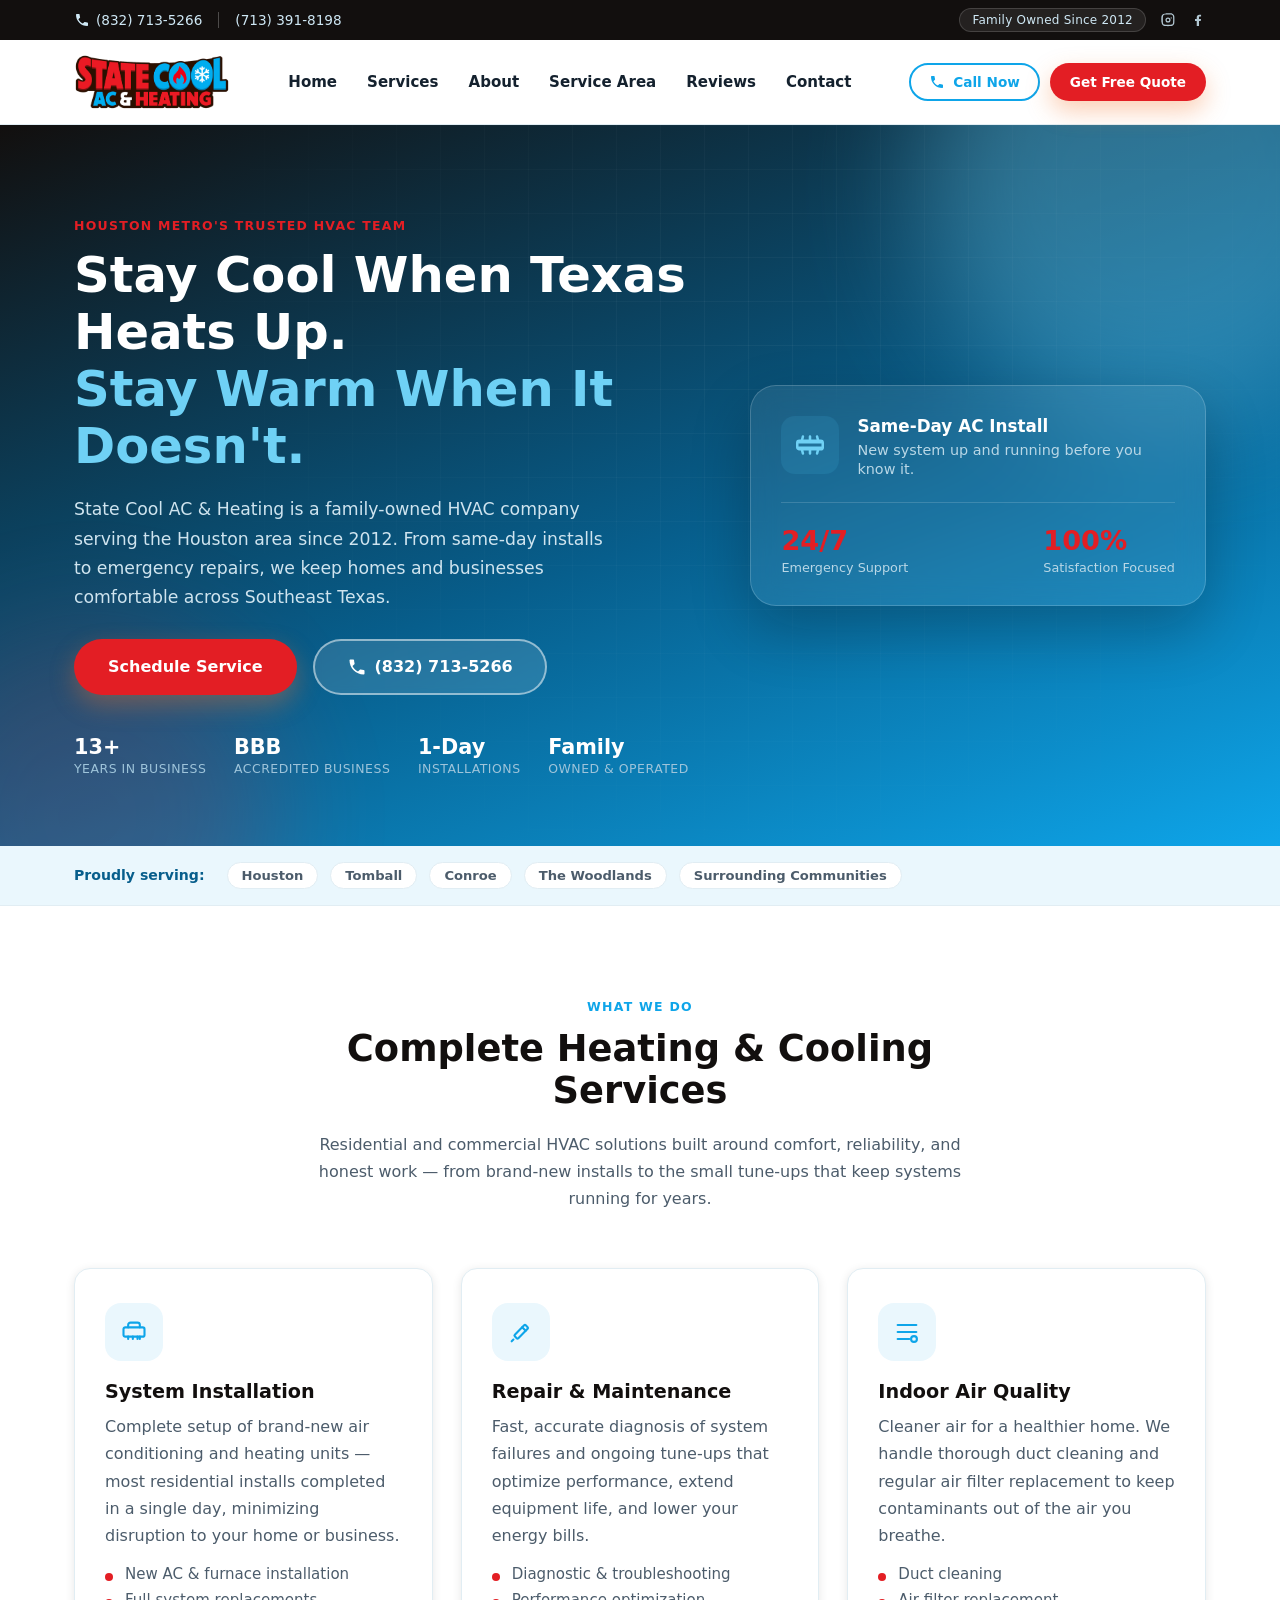
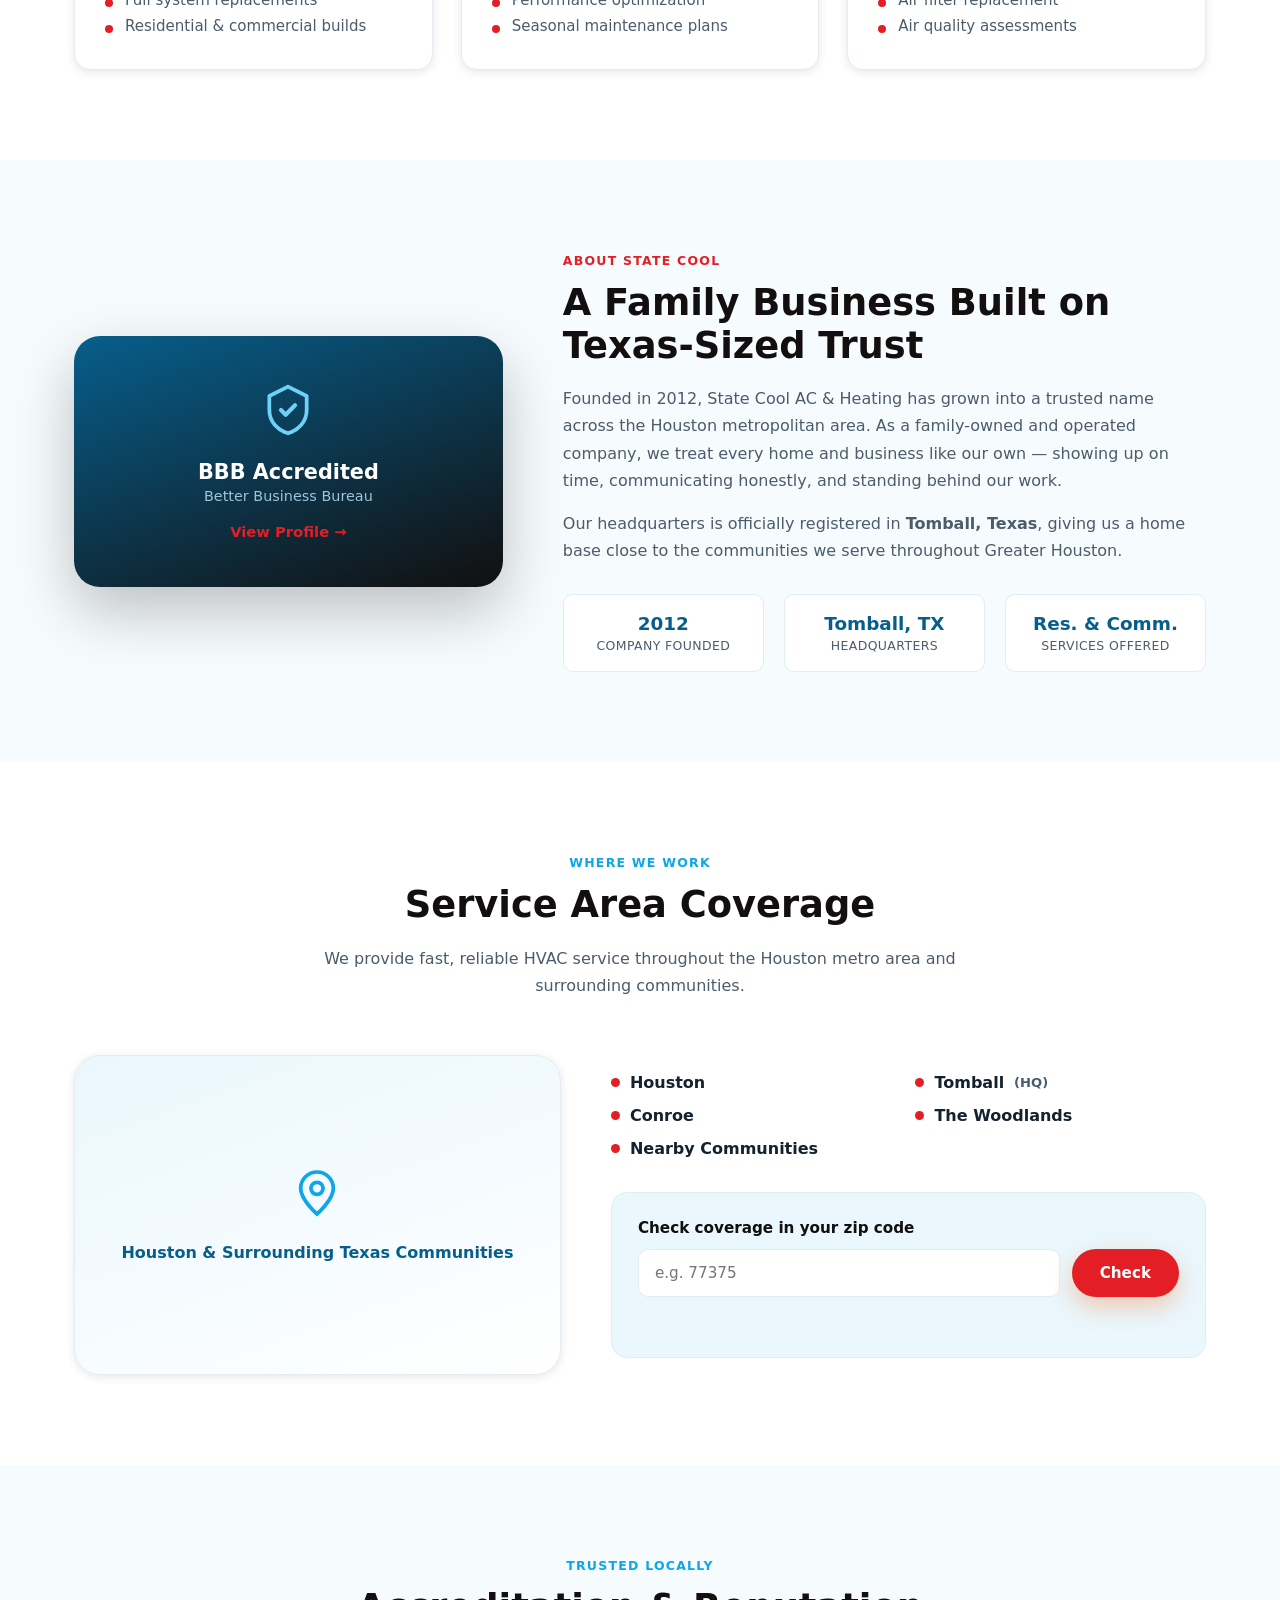
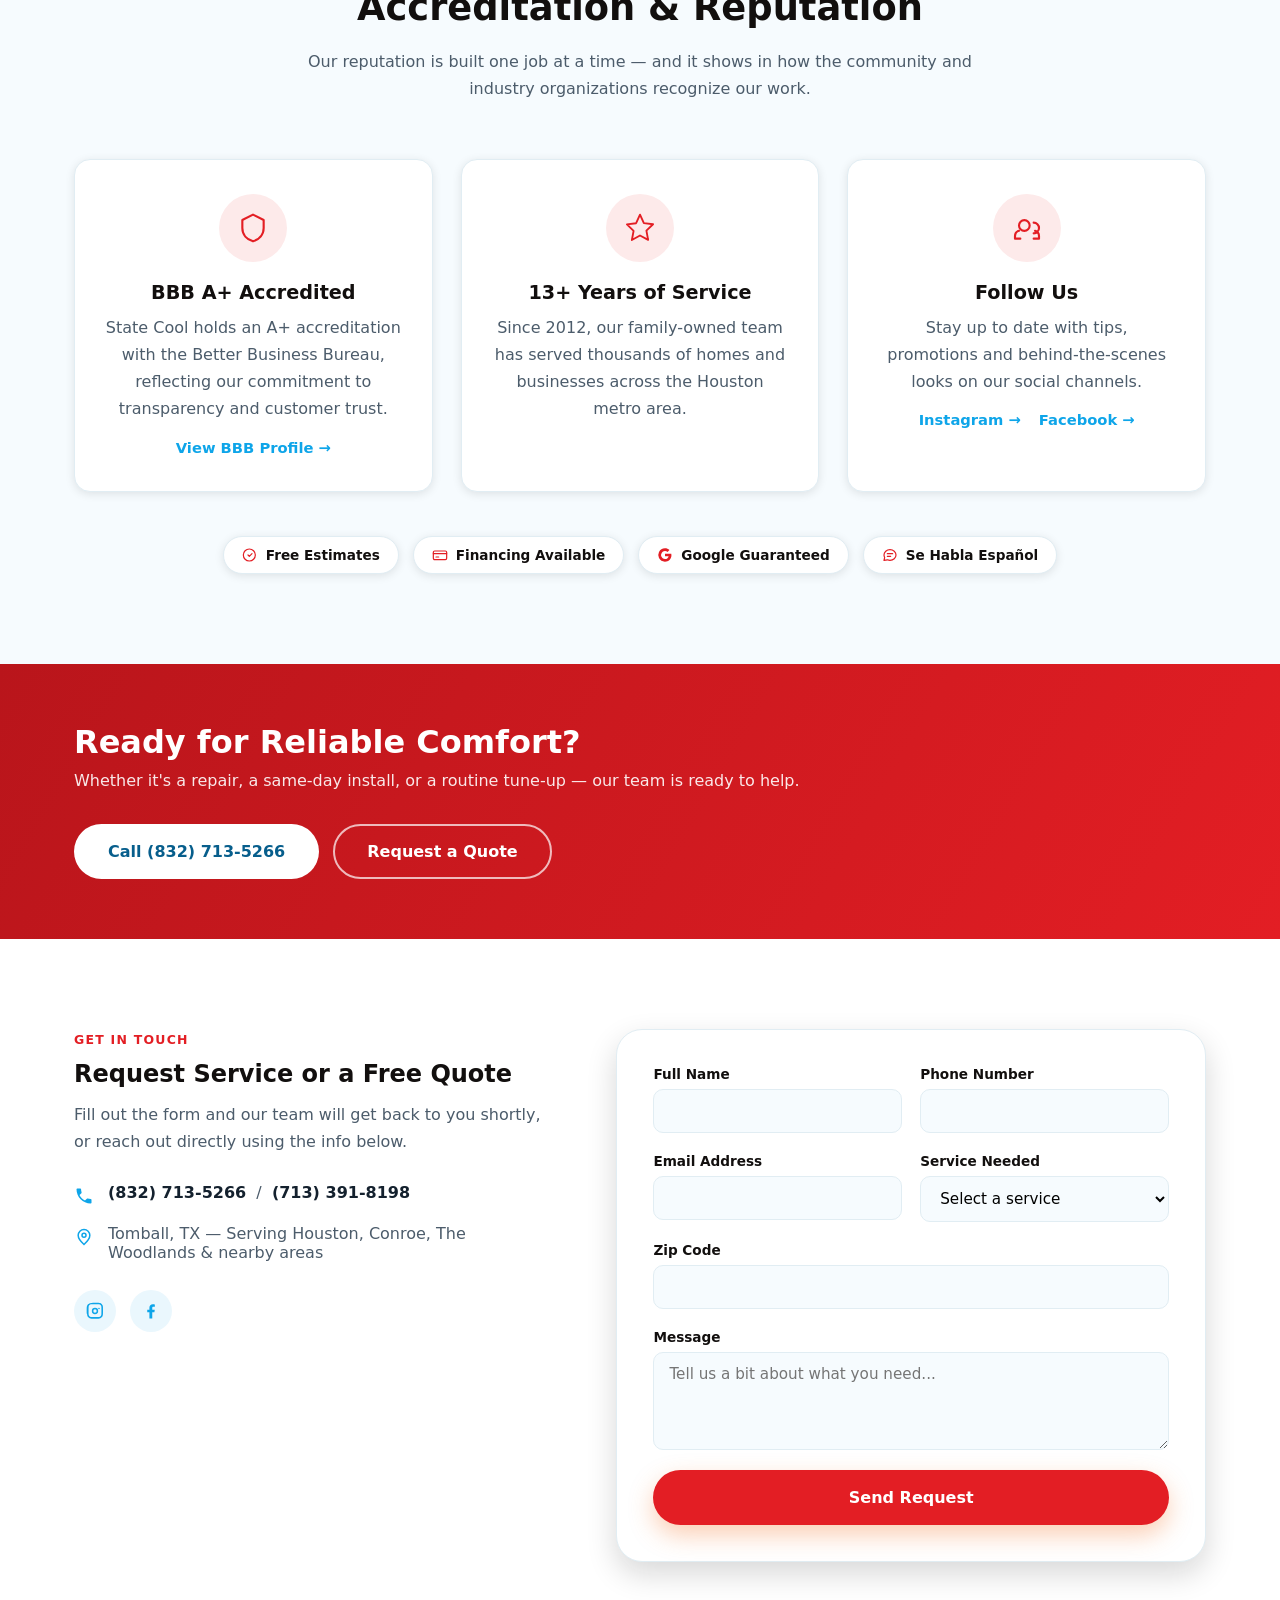
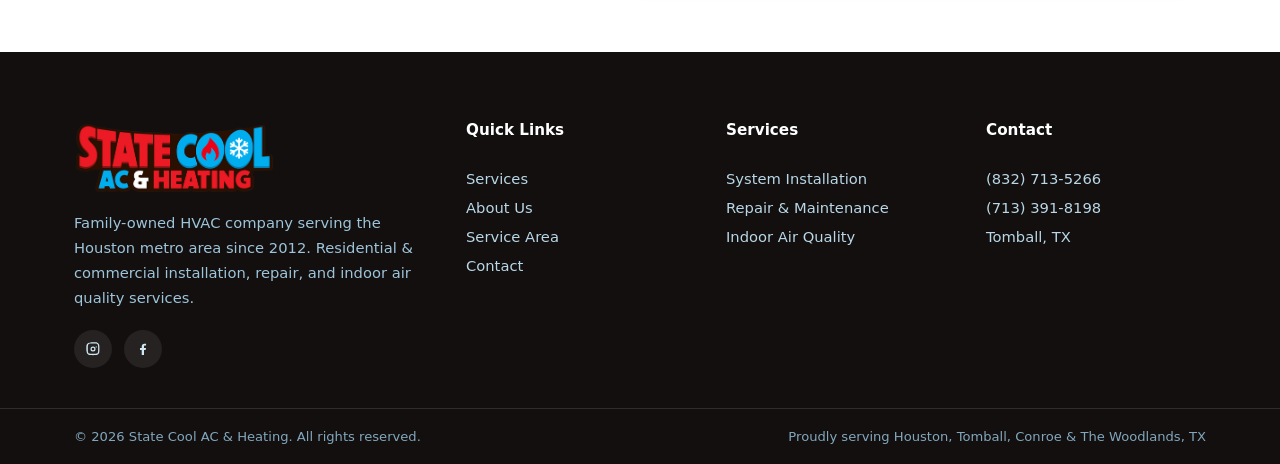
==== commit c0fd89fe: "Remove statecool.com links until new domain launches Drop the website links from the contact section" ====
--- a/index.html
+++ b/index.html
@@ -352,10 +352,6 @@
           <li>
             <svg viewBox="0 0 24 24" class="icon"><path d="M12 21s-7-6.1-7-11a7 7 0 1114 0c0 4.9-7 11-7 11z" stroke="currentColor" stroke-width="1.8" fill="none"/><circle cx="12" cy="10" r="2.4" stroke="currentColor" stroke-width="1.8" fill="none"/></svg>
             <div>Tomball, TX &mdash; Serving Houston, Conroe, The Woodlands &amp; nearby areas</div>
-          </li>
-          <li>
-            <svg viewBox="0 0 24 24" class="icon"><rect x="3" y="5" width="18" height="14" rx="2" stroke="currentColor" stroke-width="1.8" fill="none"/><path d="M3 7l9 6 9-6" stroke="currentColor" stroke-width="1.8" fill="none"/></svg>
-            <div><a href="https://statecool.com" target="_blank" rel="noopener">statecool.com</a></div>
           </li>
         </ul>
 
@@ -459,7 +455,6 @@
       <h4>Contact</h4>
       <a href="tel:8327135266">(832) 713-5266</a>
       <a href="tel:7133918198">(713) 391-8198</a>
-      <a href="https://statecool.com" target="_blank" rel="noopener">statecool.com</a>
       <span>Tomball, TX</span>
     </div>
   </div>
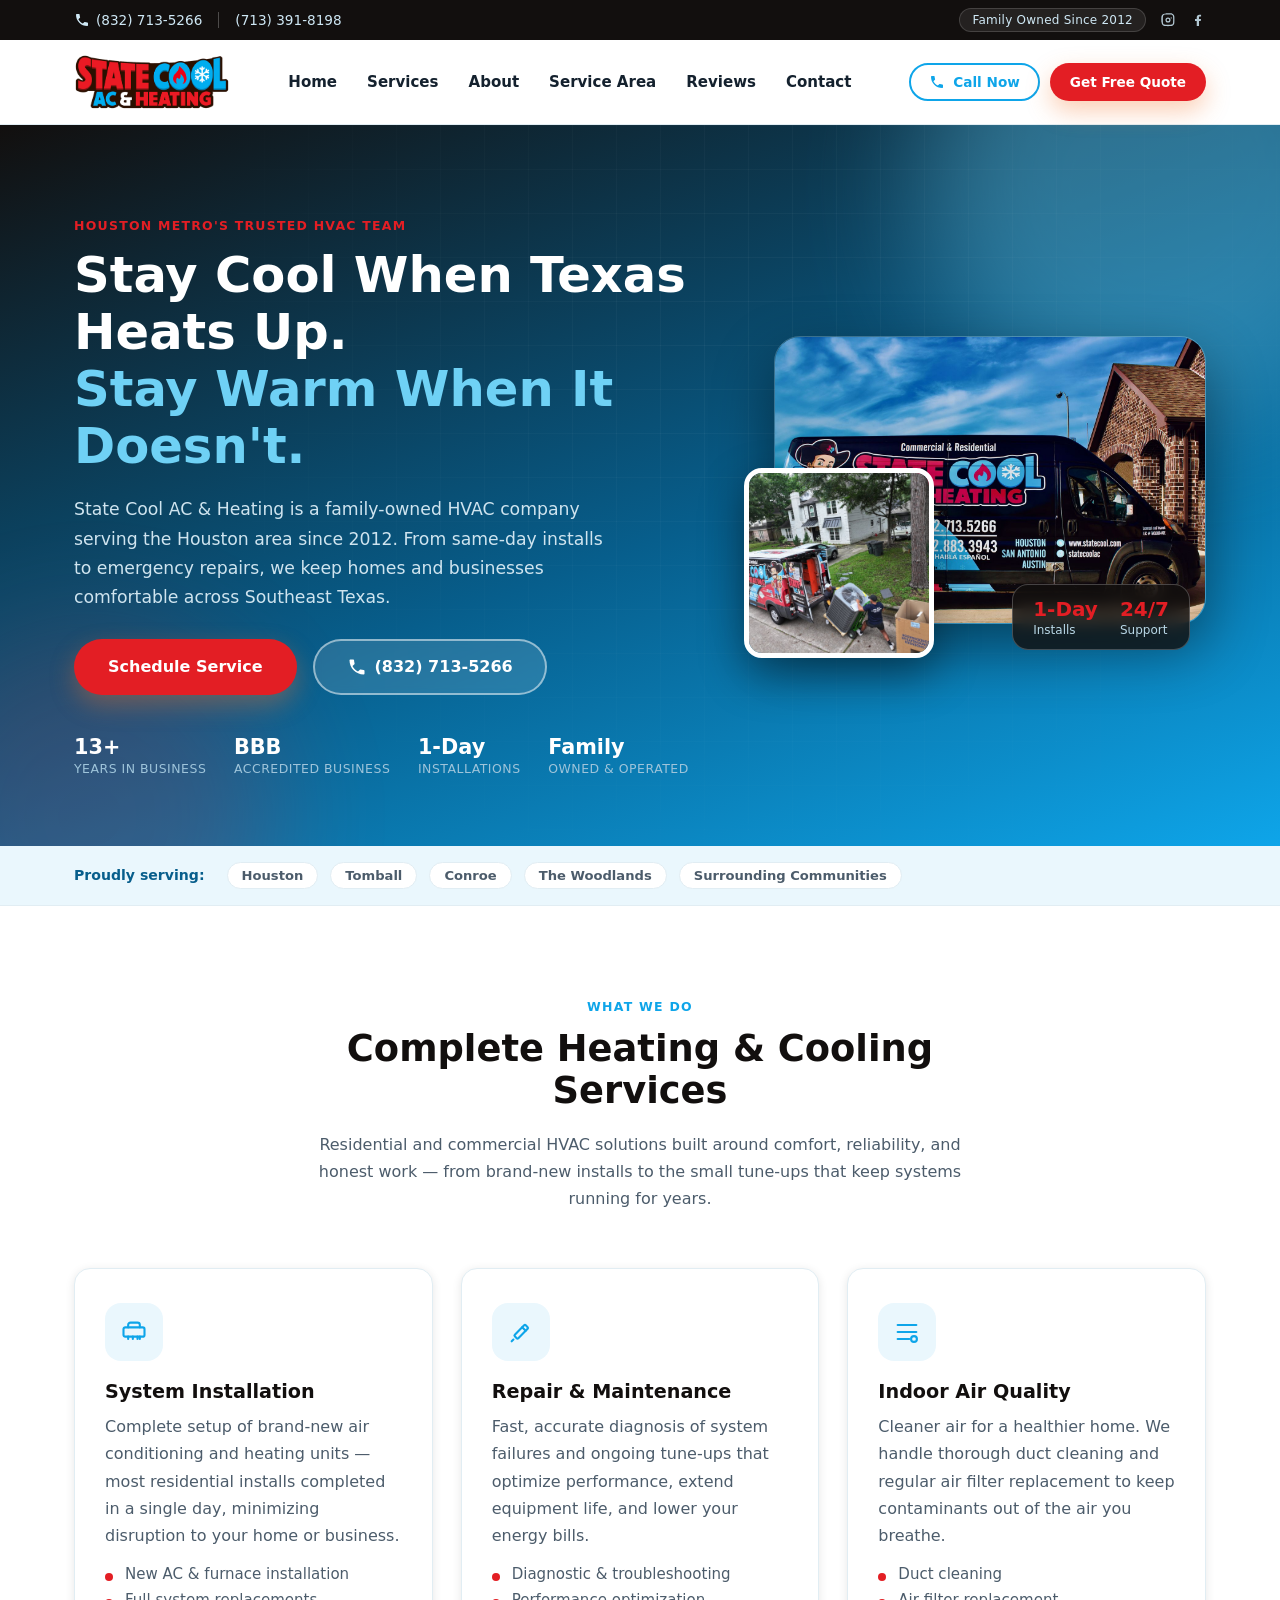
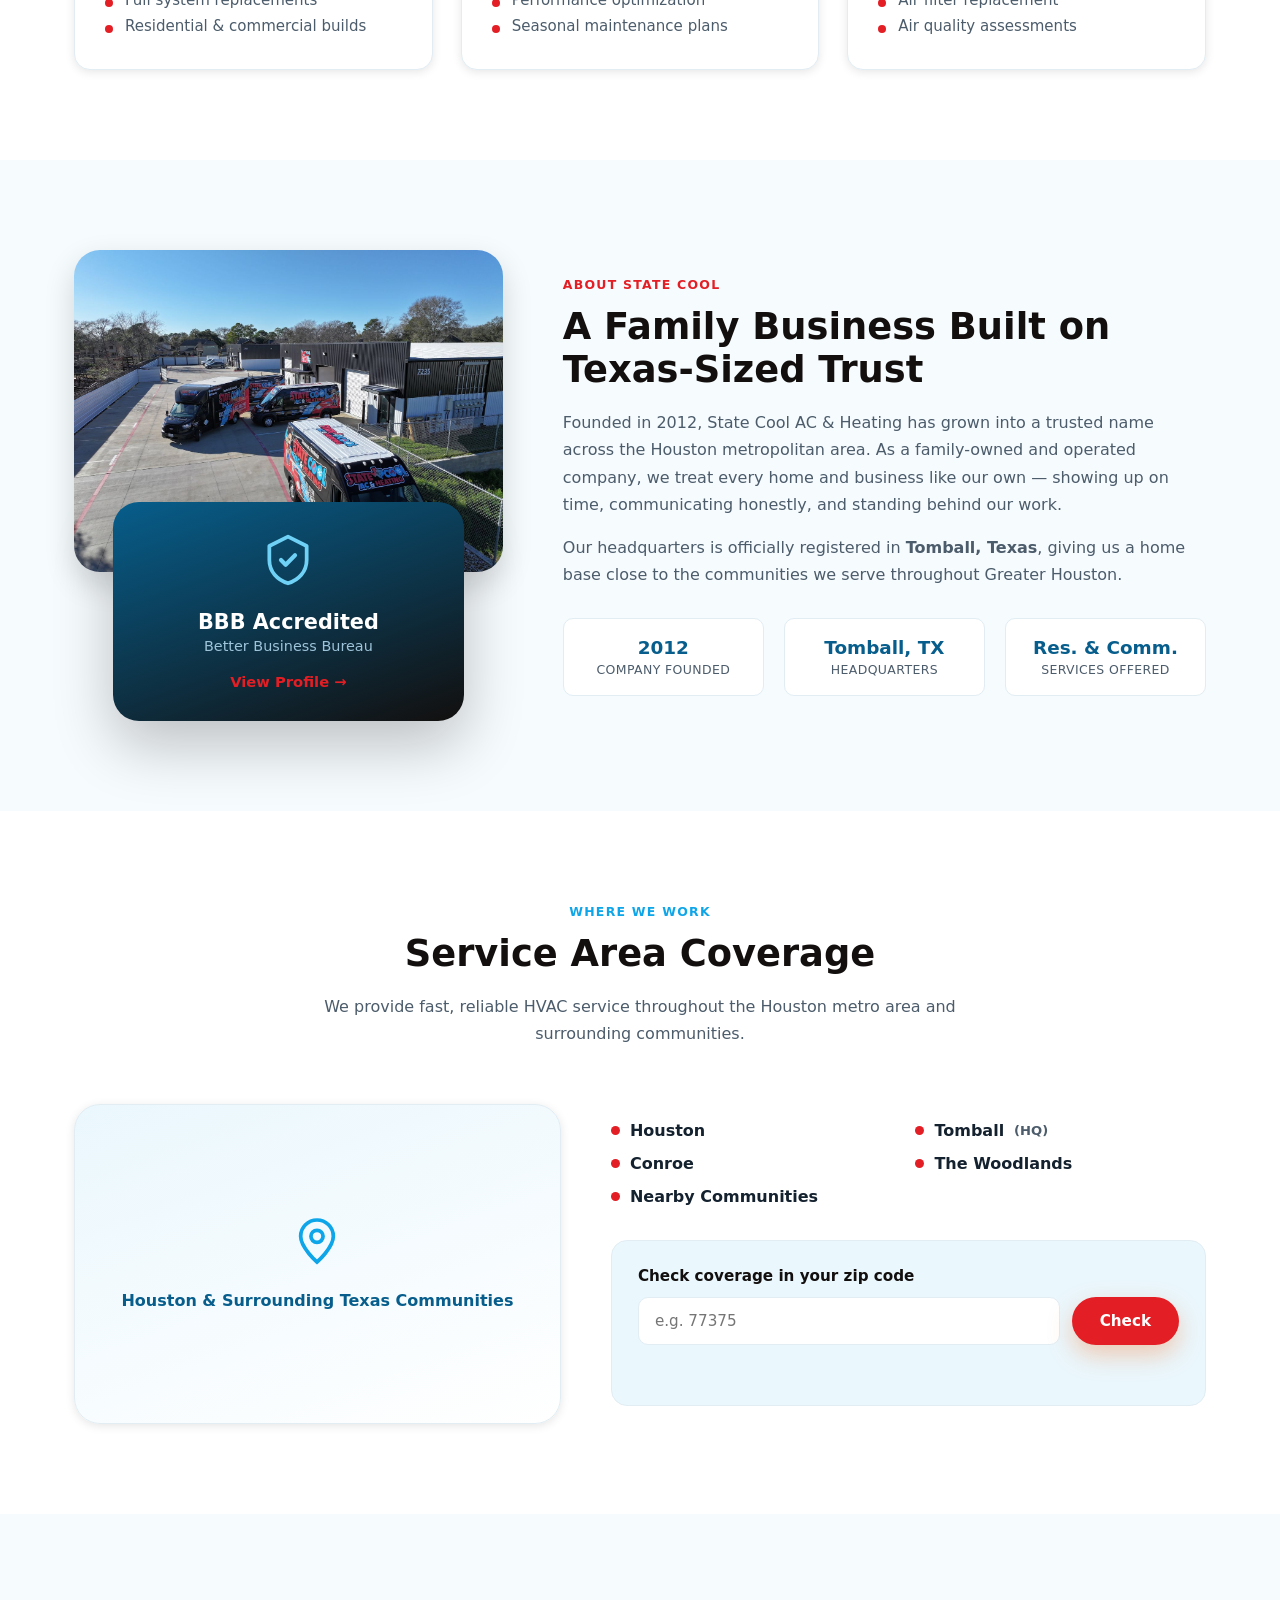
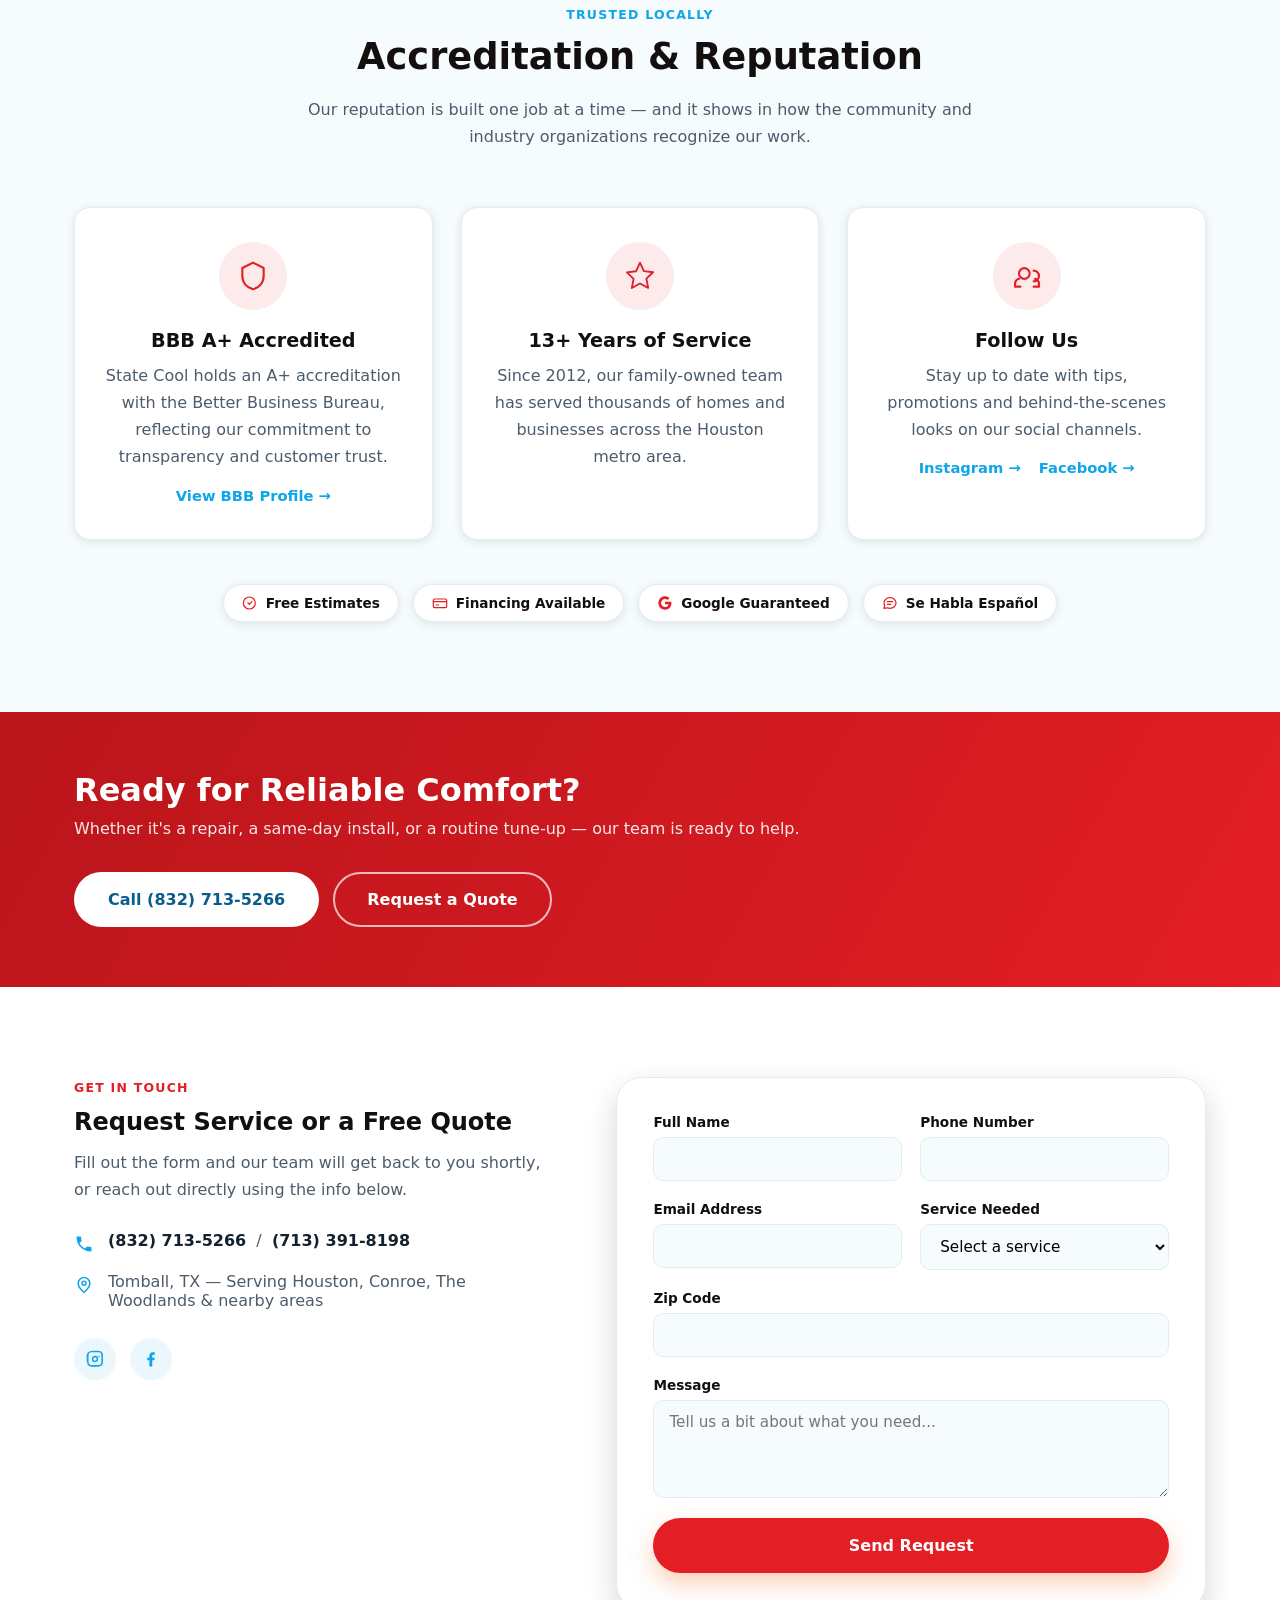
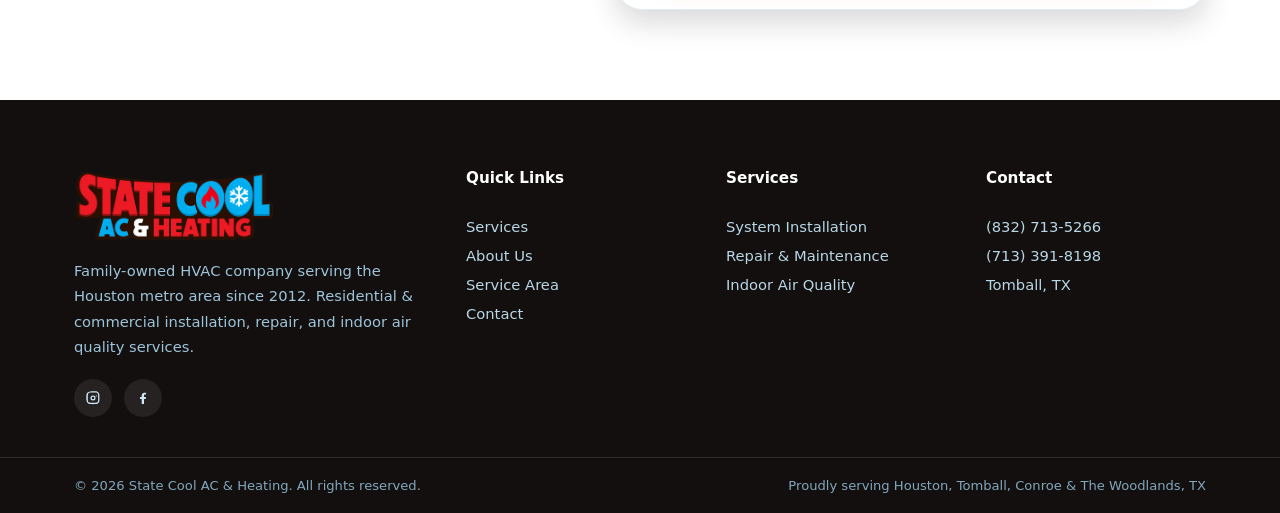
==== commit ae36b3cb: "Feature real company photos above the fold and in About Pull the uploaded van, install-job, and ware" ====
--- a/index.html
+++ b/index.html
@@ -113,22 +113,17 @@
       </div>
 
       <div class="hero__visual reveal">
-        <div class="hero__card">
-          <div class="hero__card-top">
-            <svg viewBox="0 0 24 24" class="icon icon--lg"><path d="M4 10h16M4 14h16M7 6l-1 4M17 6l1 4M7 18l-1-4M17 18l1-4M12 6v4M12 14v4" stroke="currentColor" stroke-width="1.8" fill="none" stroke-linecap="round"/><rect x="3" y="9" width="18" height="6" rx="1.5" stroke="currentColor" stroke-width="1.8" fill="none"/></svg>
+        <div class="hero__photos">
+          <img src="assets/photo-van.jpg" alt="State Cool AC &amp; Heating service van" class="hero__photo hero__photo--main">
+          <img src="assets/photo-install.jpg" alt="State Cool technicians installing a new AC condenser at a Houston home" class="hero__photo hero__photo--secondary">
+          <div class="hero__chip">
             <div>
-              <strong>Same-Day AC Install</strong>
-              <span>New system up and running before you know it.</span>
+              <span class="stat-num">1-Day</span>
+              <span class="stat-label">Installs</span>
             </div>
-          </div>
-          <div class="hero__card-stat">
             <div>
               <span class="stat-num">24/7</span>
-              <span class="stat-label">Emergency Support</span>
-            </div>
-            <div>
-              <span class="stat-num">100%</span>
-              <span class="stat-label">Satisfaction Focused</span>
+              <span class="stat-label">Support</span>
             </div>
           </div>
         </div>
@@ -202,7 +197,8 @@
   <section class="section section--alt" id="about">
     <div class="container about">
       <div class="about__visual reveal">
-        <div class="about__badge-card">
+        <img src="assets/photo-fleet.jpg" alt="State Cool fleet of service vans at the Tomball warehouse" class="about__photo">
+        <div class="about__badge-card about__badge-card--overlap">
           <svg viewBox="0 0 24 24" class="icon icon--xl"><path d="M12 2l8 4v6c0 5-3.4 8.6-8 10-4.6-1.4-8-5-8-10V6l8-4z" stroke="currentColor" stroke-width="1.6" fill="none" stroke-linejoin="round"/><path d="M9 12l2 2 4-4" stroke="currentColor" stroke-width="1.8" fill="none" stroke-linecap="round" stroke-linejoin="round"/></svg>
           <strong>BBB Accredited</strong>
           <span>Better Business Bureau</span>
--- a/css/styles.css
+++ b/css/styles.css
@@ -146,14 +146,21 @@
 .trust-item span{ color: #9ec4da; font-size: 0.78rem; text-transform: uppercase; letter-spacing: .04em; margin-top: 2px; }
 
 .hero__visual{ position: relative; }
-.hero__card{ background: rgba(255,255,255,.08); border: 1px solid rgba(255,255,255,.18); backdrop-filter: blur(14px); border-radius: var(--radius-lg); padding: 30px; box-shadow: var(--shadow-lg); }
-.hero__card-top{ display: flex; gap: 18px; align-items: flex-start; color: #fff; padding-bottom: 24px; border-bottom: 1px solid rgba(255,255,255,.15); }
-.hero__card-top .icon--lg{ color: var(--sky-400); background: rgba(79,195,247,.12); padding: 12px; border-radius: 14px; box-sizing: content-box; }
-.hero__card-top strong{ display:block; font-size: 1.05rem; margin-bottom: 4px; }
-.hero__card-top span{ color: #b9d7e6; font-size: 0.9rem; }
-.hero__card-stat{ display: flex; justify-content: space-between; padding-top: 22px; }
-.stat-num{ display: block; color: var(--orange-500); font-size: 1.7rem; font-weight: 800; }
-.stat-label{ display: block; color: #b9d7e6; font-size: 0.8rem; margin-top: 4px; }
+.hero__photos{ position: relative; margin-left: 24px; margin-bottom: 30px; }
+.hero__photo{ display: block; border-radius: var(--radius-lg); }
+.hero__photo--main{ width: 100%; box-shadow: 0 24px 60px rgba(0,0,0,.45); border: 1px solid rgba(255,255,255,.2); }
+.hero__photo--secondary{
+  position: absolute; width: 44%; left: -30px; bottom: -34px;
+  aspect-ratio: 1 / 1; object-fit: cover; object-position: 52% 72%;
+  border-radius: 18px; border: 5px solid #fff; box-shadow: 0 18px 44px rgba(0,0,0,.4);
+}
+.hero__chip{
+  position: absolute; right: 16px; bottom: -26px; display: flex; gap: 22px;
+  background: rgba(18,15,14,.8); backdrop-filter: blur(8px);
+  border: 1px solid rgba(255,255,255,.22); border-radius: 16px; padding: 12px 20px;
+}
+.stat-num{ display: block; color: var(--orange-500); font-size: 1.25rem; font-weight: 800; }
+.stat-label{ display: block; color: #b9d7e6; font-size: 0.75rem; margin-top: 2px; }
 
 /* ============ Strip ============ */
 .strip{ background: var(--ice-100); border-bottom: 1px solid var(--line); }
@@ -203,10 +210,13 @@
 
 /* ============ About ============ */
 .about{ display: grid; grid-template-columns: .8fr 1.2fr; gap: 60px; align-items: center; }
+.about__photo{ width: 100%; border-radius: var(--radius-lg); box-shadow: var(--shadow-md); display: block; }
+.about__badge-card--overlap{ margin: -70px auto 0; max-width: 82%; position: relative; }
 .about__badge-card{
   background: linear-gradient(160deg, var(--blue-900), var(--navy)); color: #fff; border-radius: var(--radius-lg);
   padding: 46px 34px; text-align: center; box-shadow: var(--shadow-lg);
 }
+.about__badge-card--overlap.about__badge-card{ padding: 30px 26px; }
 .about__badge-card .icon--xl{ color: var(--sky-400); margin: 0 auto 18px; }
 .about__badge-card strong{ display: block; font-size: 1.3rem; margin-bottom: 4px; }
 .about__badge-card span{ display: block; color: #9ec4da; font-size: 0.9rem; margin-bottom: 18px; }
@@ -301,6 +311,9 @@
 @media (max-width: 980px){
   .hero__inner{ grid-template-columns: 1fr; }
   .hero__visual{ order: -1; }
+  .hero__photos{ margin-left: 0; margin-bottom: 44px; }
+  .hero__photo--secondary{ left: -6px; bottom: -26px; width: 46%; border-width: 4px; }
+  .hero__chip{ right: 8px; bottom: -22px; padding: 10px 16px; gap: 16px; }
   .about, .area, .contact{ grid-template-columns: 1fr; }
   .about__visual{ max-width: 360px; margin: 0 auto; }
   .footer__inner{ grid-template-columns: 1fr 1fr; }
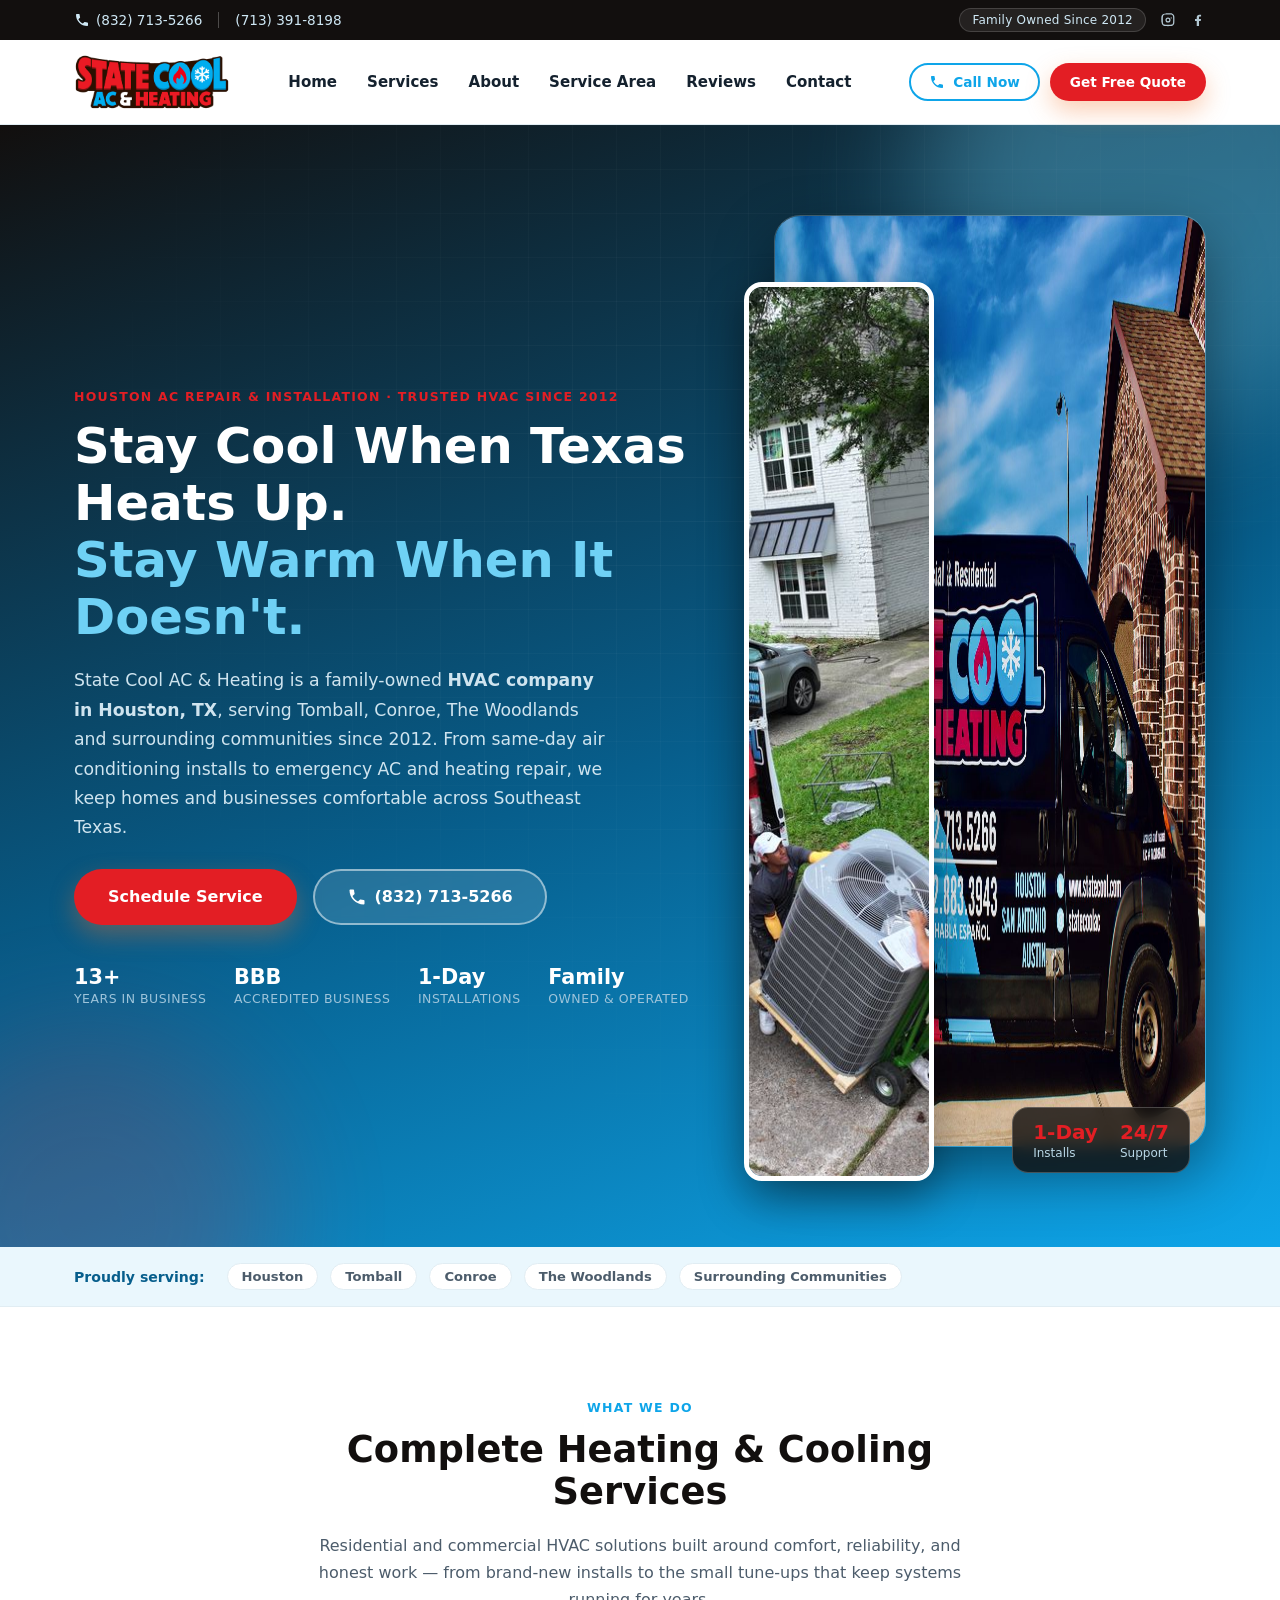
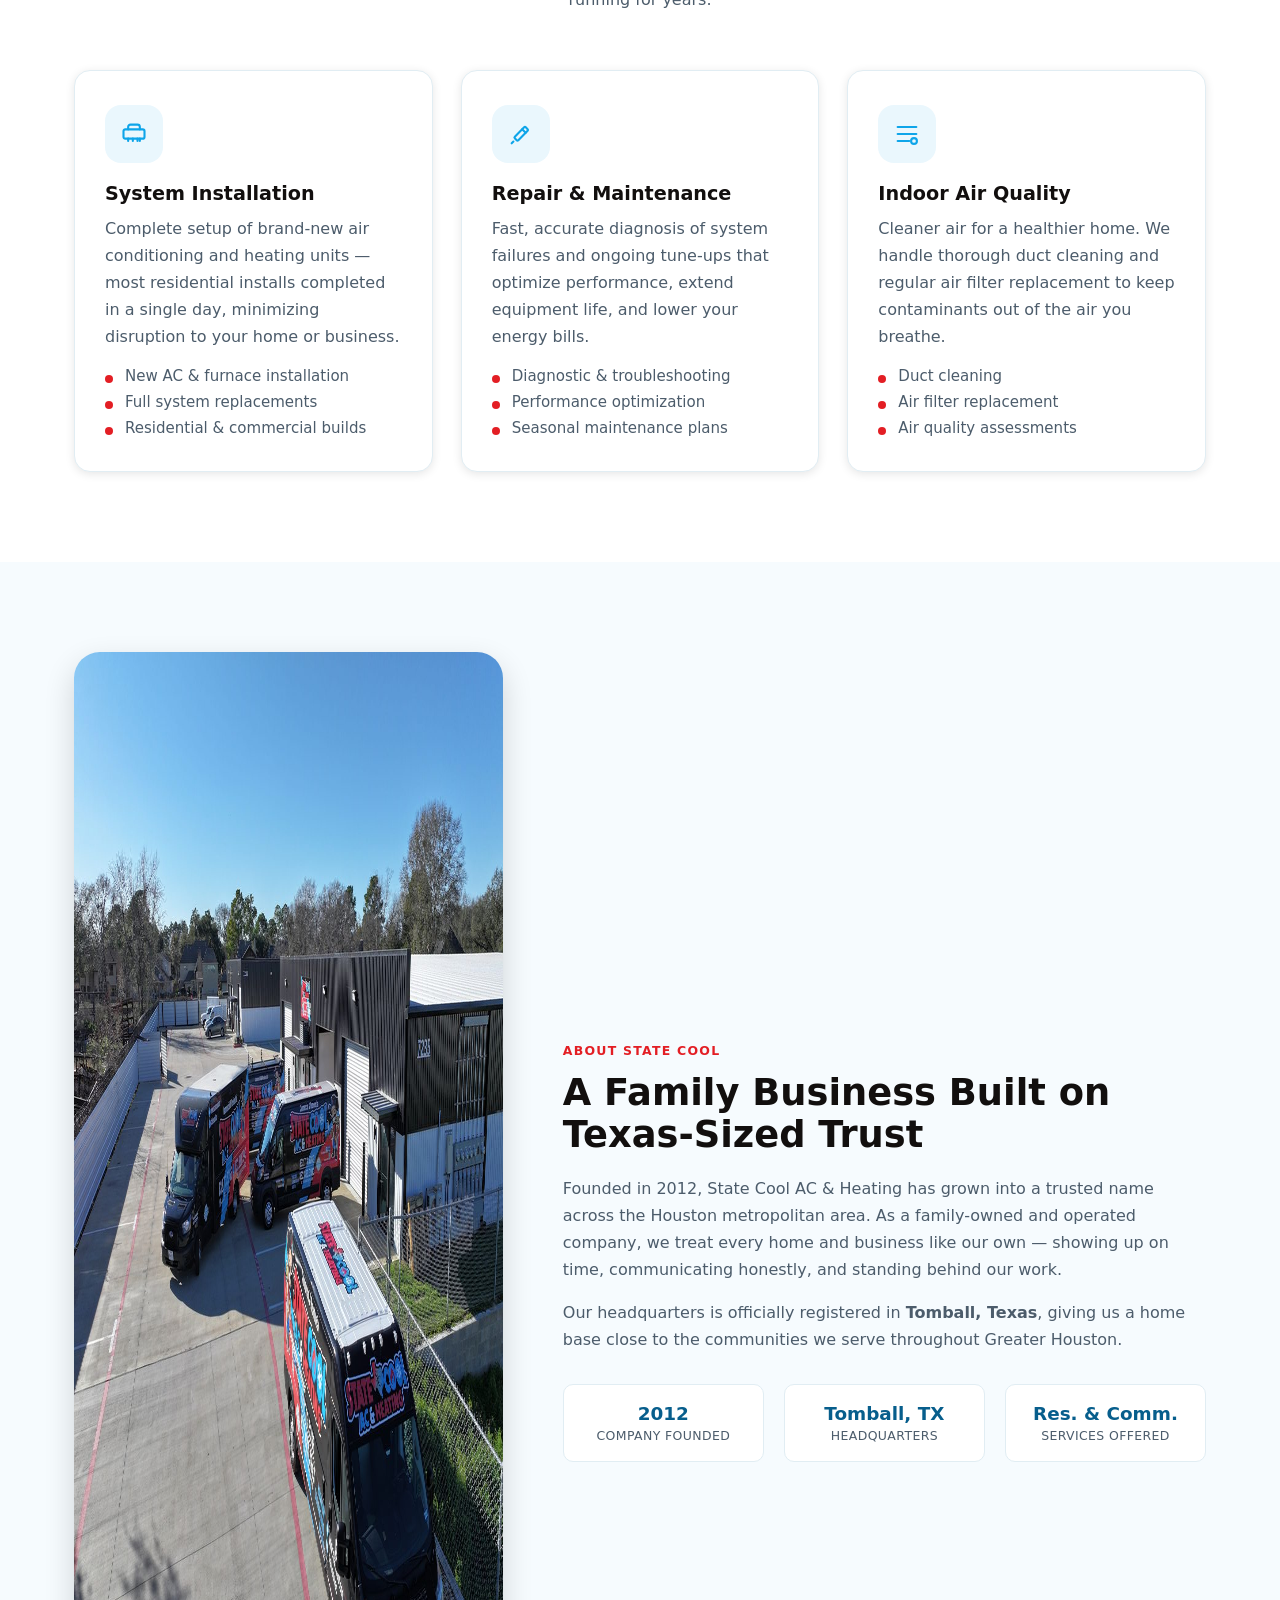
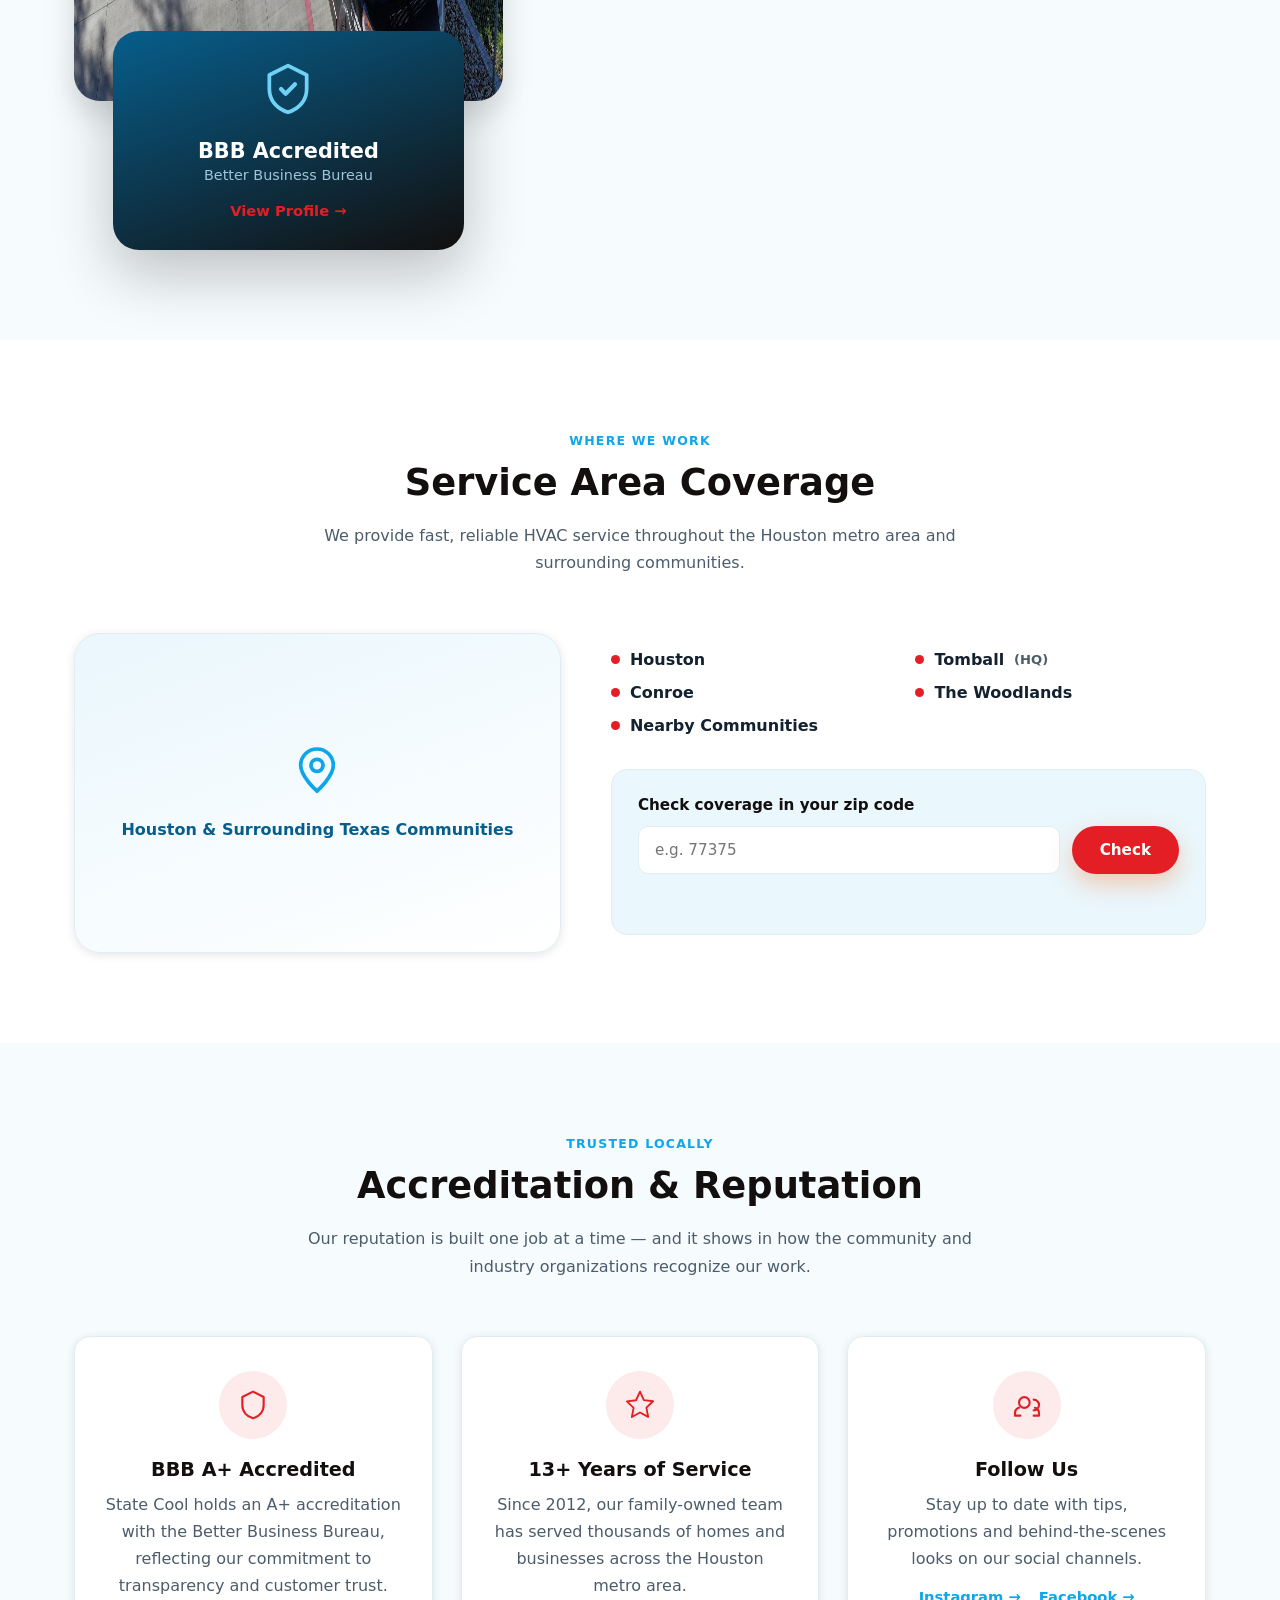
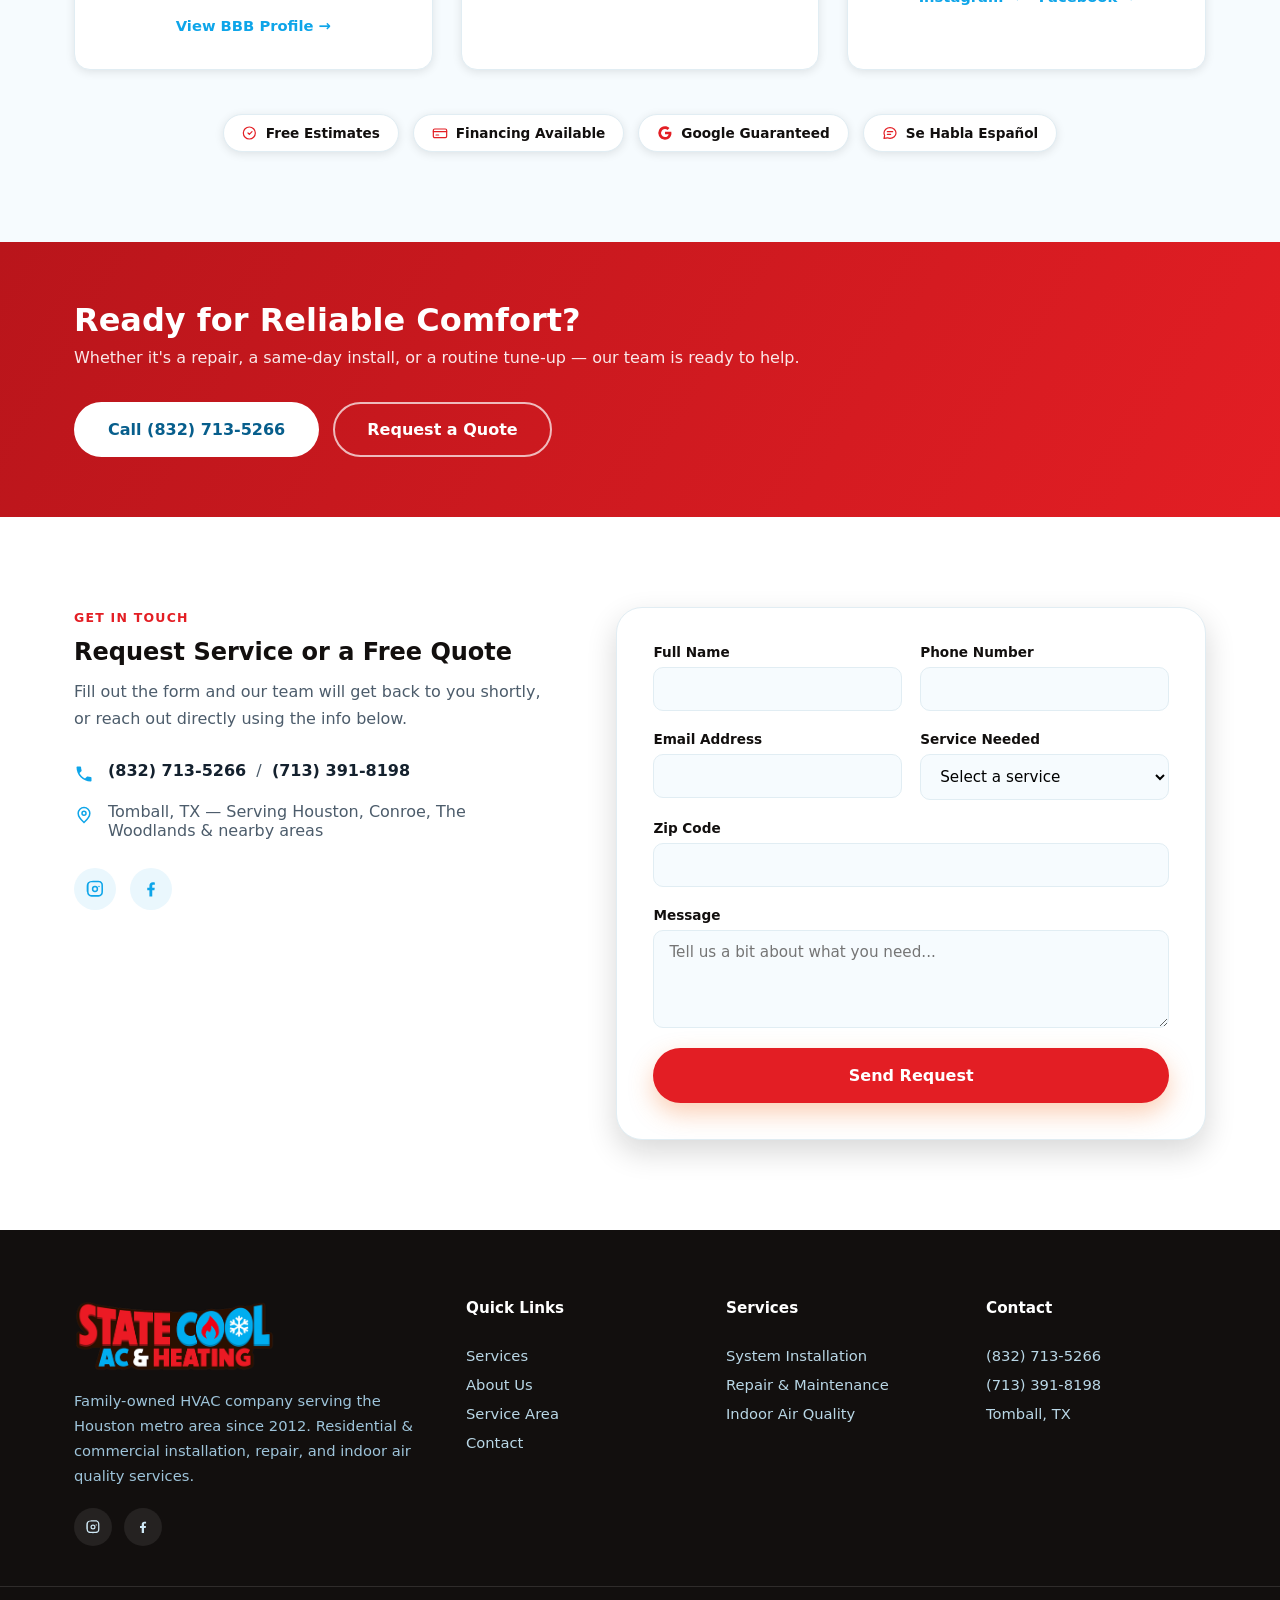
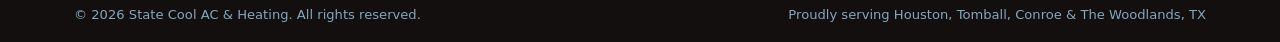
==== commit 7e685609: "Add on-page and technical SEO - Keyword-optimized title and meta description targeting "AC repair & " ====
--- a/index.html
+++ b/index.html
@@ -3,11 +3,91 @@
 <head>
 <meta charset="UTF-8">
 <meta name="viewport" content="width=device-width, initial-scale=1.0">
-<title>State Cool AC &amp; Heating | Houston, TX HVAC Experts</title>
-<meta name="description" content="Family-owned HVAC company serving Houston, Tomball, Conroe, The Woodlands and surrounding Texas communities since 2012. Same-day AC &amp; heating installation, repair, maintenance, and indoor air quality services.">
+
+<!-- Primary SEO -->
+<title>AC Repair &amp; Installation in Houston, TX | State Cool AC &amp; Heating</title>
+<meta name="description" content="State Cool AC &amp; Heating is a family-owned HVAC company serving Houston, Tomball, Conroe &amp; The Woodlands since 2012. Same-day AC installation, heating repair, maintenance &amp; duct cleaning. BBB A+ rated. Se habla español. Call (832) 713-5266.">
+<link rel="canonical" href="https://statecool.com/">
+<meta name="robots" content="index, follow, max-image-preview:large, max-snippet:-1">
+<meta name="theme-color" content="#e31e24">
+<meta name="author" content="State Cool AC &amp; Heating">
+
+<!-- Local / geo signals -->
+<meta name="geo.region" content="US-TX">
+<meta name="geo.placename" content="Tomball, Houston, Texas">
+<meta name="geo.position" content="30.0972;-95.6161">
+<meta name="ICBM" content="30.0972, -95.6161">
+
+<!-- Open Graph (Facebook, LinkedIn, iMessage previews) -->
+<meta property="og:type" content="website">
+<meta property="og:site_name" content="State Cool AC &amp; Heating">
+<meta property="og:title" content="AC Repair &amp; Installation in Houston, TX | State Cool AC &amp; Heating">
+<meta property="og:description" content="Family-owned HVAC company serving Houston, Tomball, Conroe &amp; The Woodlands since 2012. Same-day AC installation, heating repair &amp; maintenance. BBB A+ rated.">
+<meta property="og:url" content="https://statecool.com/">
+<meta property="og:image" content="https://statecool.com/assets/photo-van.jpg">
+<meta property="og:image:alt" content="State Cool AC &amp; Heating branded service van">
+<meta property="og:locale" content="en_US">
+
+<!-- Twitter / X Card -->
+<meta name="twitter:card" content="summary_large_image">
+<meta name="twitter:title" content="AC Repair &amp; Installation in Houston, TX | State Cool AC &amp; Heating">
+<meta name="twitter:description" content="Family-owned HVAC serving Houston, Tomball, Conroe &amp; The Woodlands since 2012. Same-day installs, repair &amp; maintenance. BBB A+ rated.">
+<meta name="twitter:image" content="https://statecool.com/assets/photo-van.jpg">
+
 <link rel="icon" href="assets/favicon.svg" type="image/svg+xml">
+<link rel="apple-touch-icon" href="assets/logo-header.png">
 <link rel="preconnect" href="https://fonts.googleapis.com">
 <link rel="stylesheet" href="css/styles.css">
+
+<!-- Structured data: local HVAC business -->
+<script type="application/ld+json">
+{
+  "@context": "https://schema.org",
+  "@type": "HVACBusiness",
+  "@id": "https://statecool.com/#business",
+  "name": "State Cool AC & Heating",
+  "url": "https://statecool.com/",
+  "logo": "https://statecool.com/assets/logo.png",
+  "image": "https://statecool.com/assets/photo-van.jpg",
+  "description": "Family-owned HVAC company serving the Houston metro area since 2012, offering AC and heating installation, repair, maintenance, and indoor air quality services for residential and commercial customers.",
+  "telephone": "+1-832-713-5266",
+  "email": "statecoolinc@gmail.com",
+  "foundingDate": "2012",
+  "priceRange": "$$",
+  "knowsLanguage": ["en", "es"],
+  "address": {
+    "@type": "PostalAddress",
+    "addressLocality": "Tomball",
+    "addressRegion": "TX",
+    "addressCountry": "US"
+  },
+  "geo": {
+    "@type": "GeoCoordinates",
+    "latitude": 30.0972,
+    "longitude": -95.6161
+  },
+  "areaServed": [
+    { "@type": "City", "name": "Houston" },
+    { "@type": "City", "name": "Tomball" },
+    { "@type": "City", "name": "Conroe" },
+    { "@type": "City", "name": "The Woodlands" }
+  ],
+  "hasOfferCatalog": {
+    "@type": "OfferCatalog",
+    "name": "HVAC Services",
+    "itemListElement": [
+      { "@type": "Offer", "itemOffered": { "@type": "Service", "name": "AC & Heating System Installation" } },
+      { "@type": "Offer", "itemOffered": { "@type": "Service", "name": "AC & Heating Repair and Maintenance" } },
+      { "@type": "Offer", "itemOffered": { "@type": "Service", "name": "Indoor Air Quality & Duct Cleaning" } }
+    ]
+  },
+  "sameAs": [
+    "https://www.instagram.com/statecoolac/",
+    "https://www.facebook.com/StatecoolHouston/",
+    "https://www.bbb.org/us/tx/tomball/profile/heating-and-air-conditioning/state-cool-0915-90069033"
+  ]
+}
+</script>
 </head>
 <body>
 
@@ -84,9 +164,9 @@
     </div>
     <div class="container hero__inner">
       <div class="hero__content reveal">
-        <span class="eyebrow">Houston Metro's Trusted HVAC Team</span>
+        <span class="eyebrow">Houston AC Repair &amp; Installation · Trusted HVAC Since 2012</span>
         <h1>Stay Cool When Texas Heats Up.<span> Stay Warm When It Doesn't.</span></h1>
-        <p class="hero__lead">State Cool AC &amp; Heating is a family-owned HVAC company serving the Houston area since 2012. From same-day installs to emergency repairs, we keep homes and businesses comfortable across Southeast Texas.</p>
+        <p class="hero__lead">State Cool AC &amp; Heating is a family-owned <strong>HVAC company in Houston, TX</strong>, serving Tomball, Conroe, The Woodlands and surrounding communities since 2012. From same-day air conditioning installs to emergency AC and heating repair, we keep homes and businesses comfortable across Southeast Texas.</p>
 
         <div class="hero__actions">
           <a href="#contact" class="btn btn--primary btn--lg">Schedule Service</a>
@@ -114,8 +194,8 @@
 
       <div class="hero__visual reveal">
         <div class="hero__photos">
-          <img src="assets/photo-van.jpg" alt="State Cool AC &amp; Heating service van" class="hero__photo hero__photo--main">
-          <img src="assets/photo-install.jpg" alt="State Cool technicians installing a new AC condenser at a Houston home" class="hero__photo hero__photo--secondary">
+          <img src="assets/photo-van.jpg" alt="State Cool AC &amp; Heating branded HVAC service van in Houston, TX" class="hero__photo hero__photo--main" width="1400" height="932" fetchpriority="high">
+          <img src="assets/photo-install.jpg" alt="State Cool technicians installing a new AC condenser at a Houston home" class="hero__photo hero__photo--secondary" width="1200" height="899">
           <div class="hero__chip">
             <div>
               <span class="stat-num">1-Day</span>
@@ -197,7 +277,7 @@
   <section class="section section--alt" id="about">
     <div class="container about">
       <div class="about__visual reveal">
-        <img src="assets/photo-fleet.jpg" alt="State Cool fleet of service vans at the Tomball warehouse" class="about__photo">
+        <img src="assets/photo-fleet.jpg" alt="State Cool fleet of HVAC service vans at the Tomball, TX warehouse" class="about__photo" loading="lazy" width="1400" height="1049">
         <div class="about__badge-card about__badge-card--overlap">
           <svg viewBox="0 0 24 24" class="icon icon--xl"><path d="M12 2l8 4v6c0 5-3.4 8.6-8 10-4.6-1.4-8-5-8-10V6l8-4z" stroke="currentColor" stroke-width="1.6" fill="none" stroke-linejoin="round"/><path d="M9 12l2 2 4-4" stroke="currentColor" stroke-width="1.8" fill="none" stroke-linecap="round" stroke-linejoin="round"/></svg>
           <strong>BBB Accredited</strong>
@@ -276,6 +356,17 @@
         <span class="eyebrow">Trusted Locally</span>
         <h2>Accreditation &amp; Reputation</h2>
         <p>Our reputation is built one job at a time — and it shows in how the community and industry organizations recognize our work.</p>
+      </div>
+
+      <div class="greviews" id="googleReviews" hidden>
+        <div class="greviews__summary">
+          <span class="greviews__g" aria-hidden="true">G</span>
+          <div>
+            <div class="greviews__stars" id="gStars" aria-hidden="true"></div>
+            <span class="greviews__meta" id="gMeta"></span>
+          </div>
+        </div>
+        <div class="greviews__grid" id="gGrid"></div>
       </div>
 
       <div class="cards cards--3">
@@ -419,7 +510,7 @@
   <div class="container footer__inner">
     <div class="footer__brand">
       <a href="#home" class="logo logo--footer">
-        <img src="assets/logo-header.png" alt="State Cool AC &amp; Heating" class="logo__img logo__img--footer">
+        <img src="assets/logo-header.png" alt="State Cool AC &amp; Heating logo" class="logo__img logo__img--footer" loading="lazy">
       </a>
       <p>Family-owned HVAC company serving the Houston metro area since 2012. Residential &amp; commercial installation, repair, and indoor air quality services.</p>
       <div class="footer__social">
--- a/css/styles.css
+++ b/css/styles.css
@@ -201,6 +201,24 @@
 .card__social{ display: flex; justify-content: center; gap: 18px; margin-top: 10px; }
 .card__social a{ color: var(--blue-700); font-weight: 700; font-size: 0.92rem; }
 
+.greviews{ margin-bottom: 56px; }
+.greviews__summary{ display: flex; align-items: center; gap: 14px; justify-content: center; margin-bottom: 28px; }
+.greviews__g{
+  width: 46px; height: 46px; border-radius: 50%; background: #fff; border: 1px solid var(--line);
+  display: flex; align-items: center; justify-content: center;
+  font-weight: 900; font-size: 1.45rem; color: #4285F4; box-shadow: var(--shadow-sm);
+}
+.greviews__stars{ color: #fbbc04; font-size: 1.15rem; letter-spacing: 2px; line-height: 1.2; }
+.greviews__meta{ color: var(--ink-soft); font-weight: 600; font-size: 0.92rem; }
+.greviews__grid{ display: grid; grid-template-columns: repeat(auto-fit, minmax(240px, 1fr)); gap: 18px; }
+.greview{ background: #fff; border: 1px solid var(--line); border-radius: var(--radius-md); padding: 20px; box-shadow: var(--shadow-sm); }
+.greview__head{ display: flex; align-items: center; gap: 10px; margin-bottom: 8px; }
+.greview__head img{ width: 36px; height: 36px; border-radius: 50%; }
+.greview__head strong{ display: block; font-size: 0.92rem; color: var(--navy); }
+.greview__head span{ font-size: 0.78rem; color: var(--ink-soft); }
+.greview__stars{ color: #fbbc04; letter-spacing: 2px; margin-bottom: 8px; font-size: 0.95rem; }
+.greview p{ margin: 0; font-size: 0.9rem; line-height: 1.6; }
+
 .badge-row{ display: flex; flex-wrap: wrap; justify-content: center; gap: 14px; margin-top: 44px; }
 .badge-pill{
   display: inline-flex; align-items: center; gap: 8px; background: #fff; border: 1px solid var(--line);
